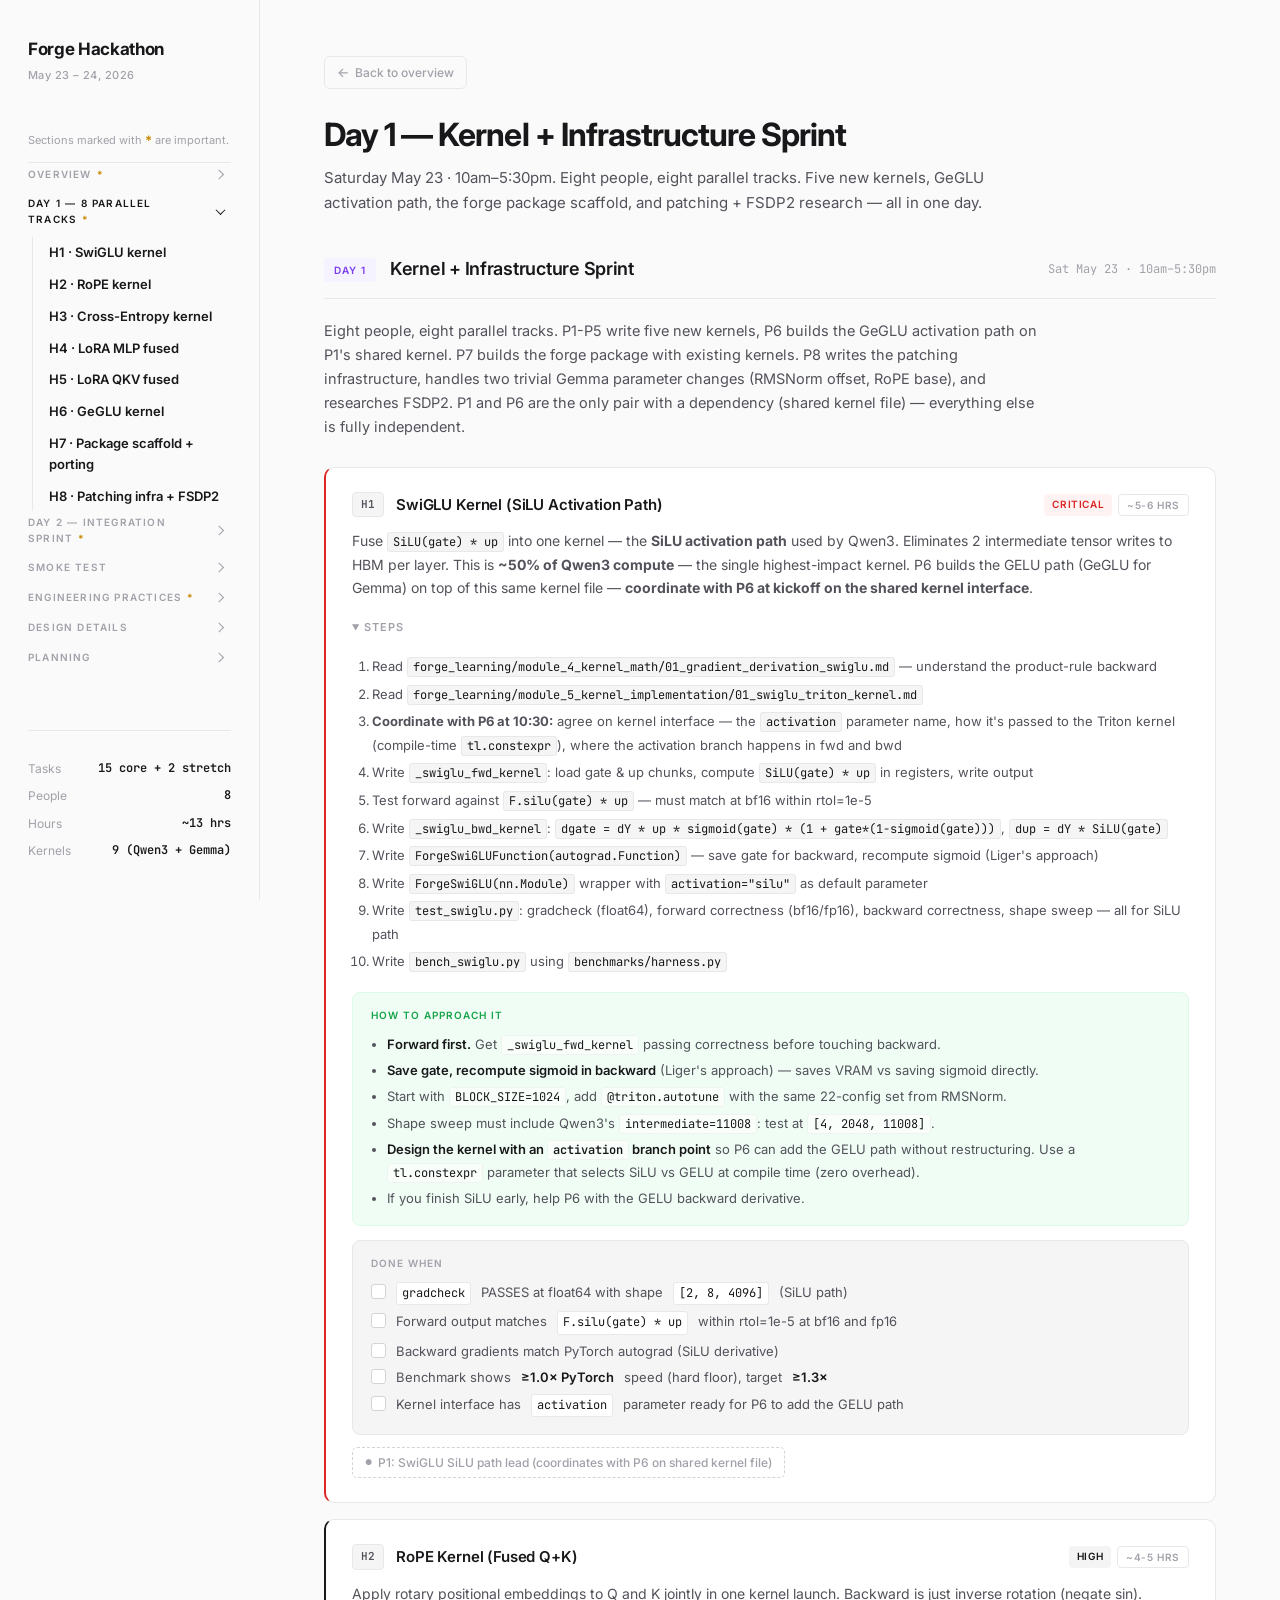
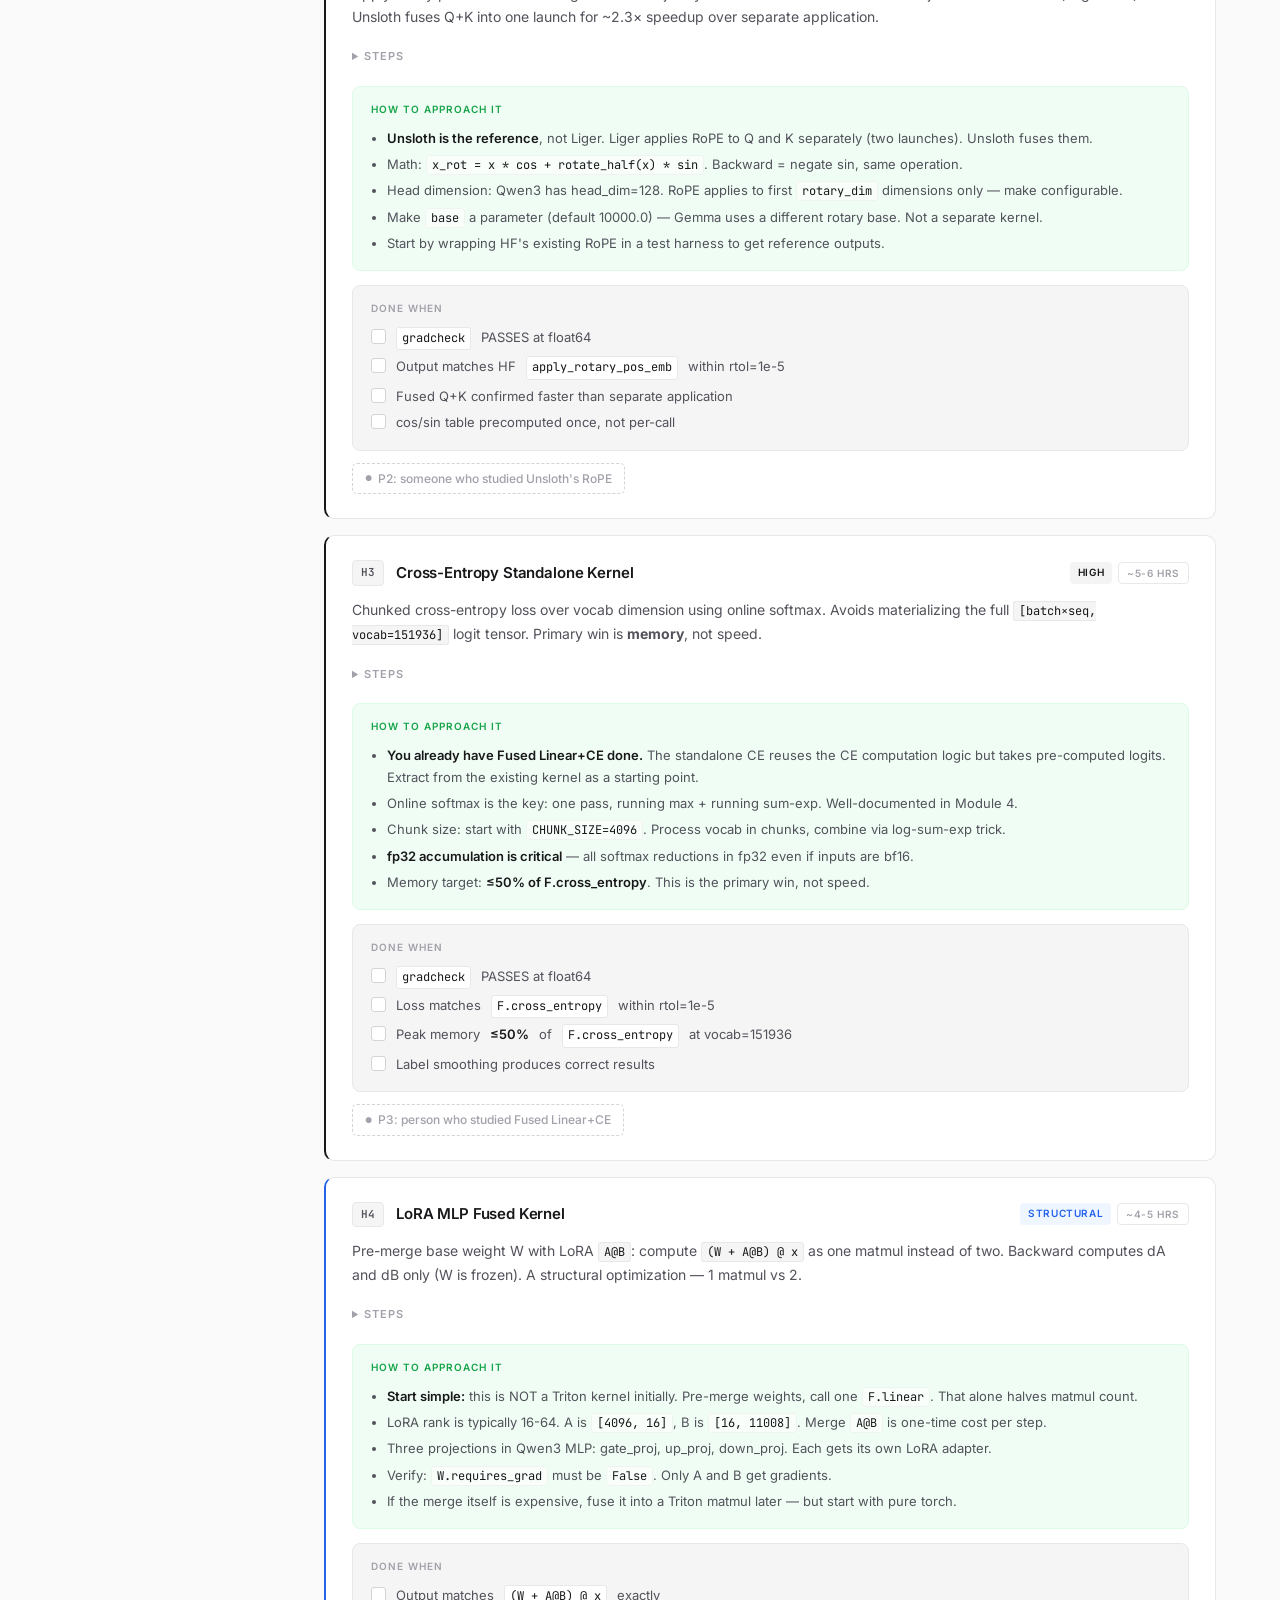
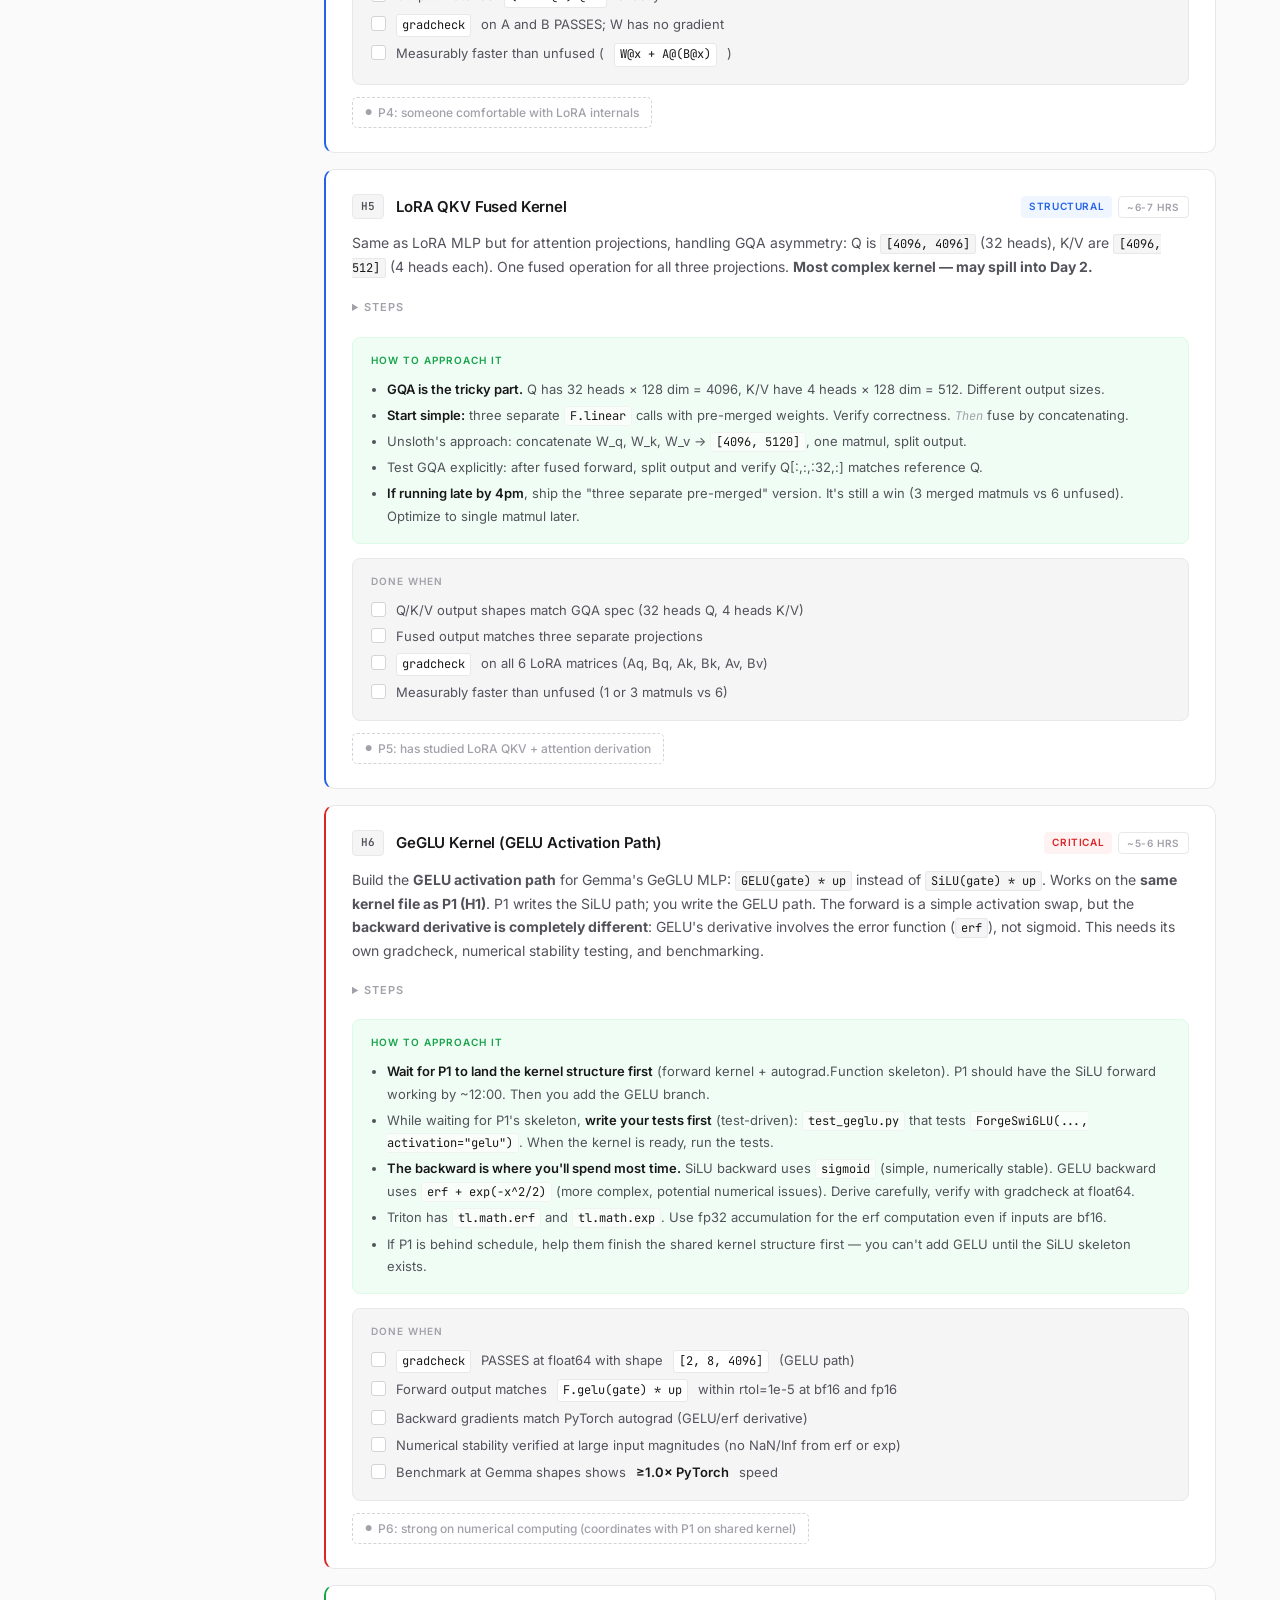
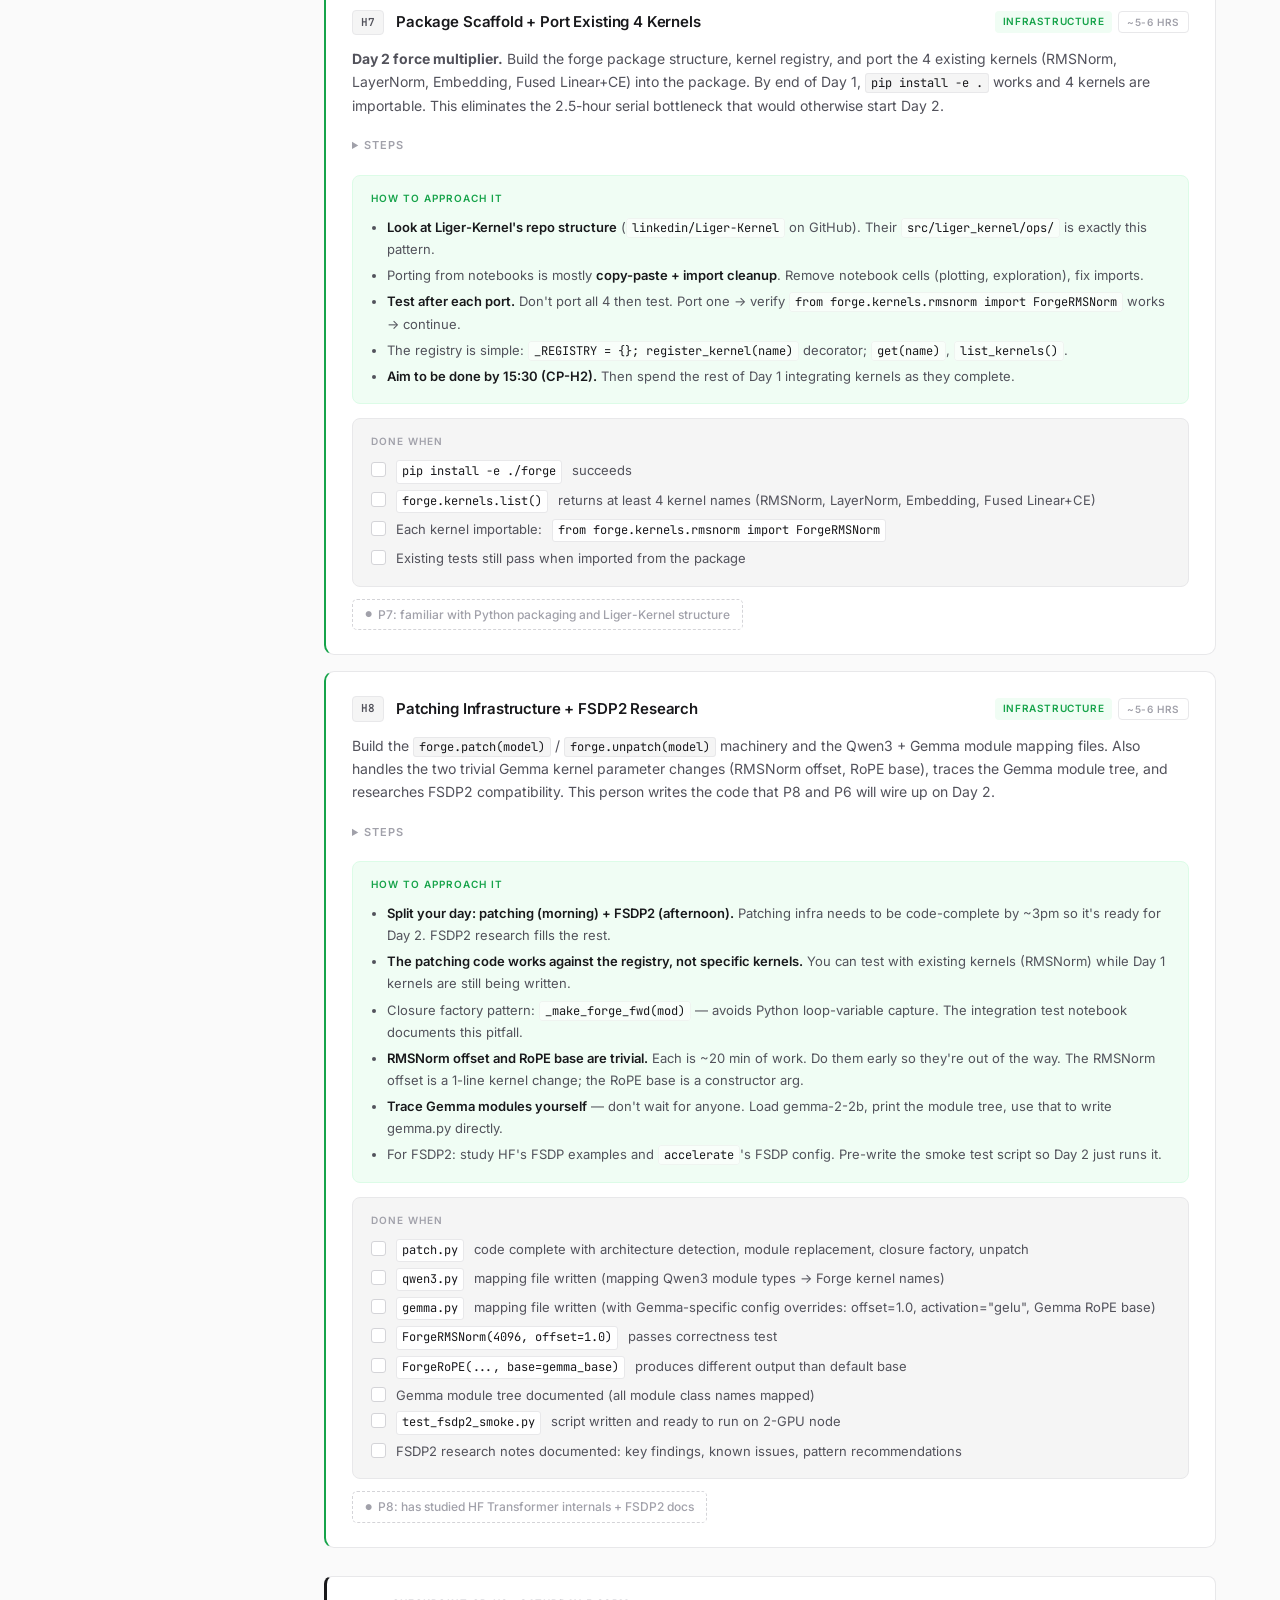
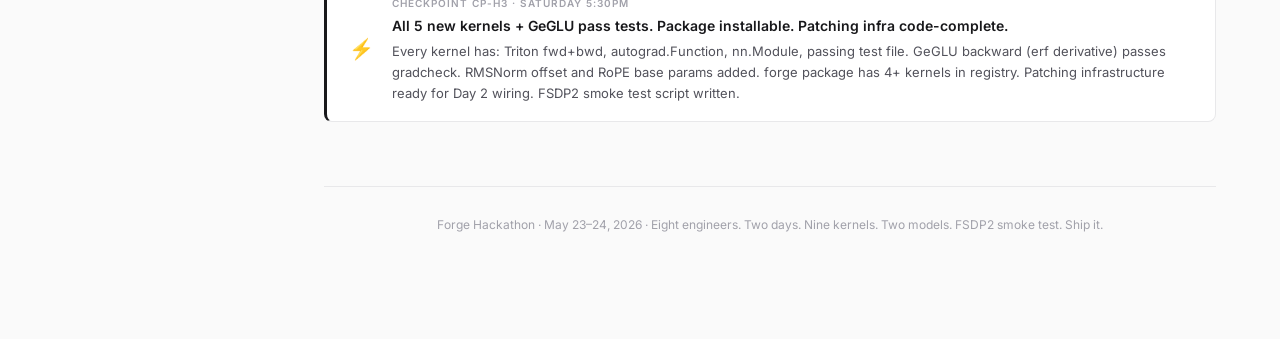
==== day1.html @ e3cdd147 "Initial: Forge Hackathon plan site (8 pages, collapsible sidebar)" ====
<!DOCTYPE html>
<html lang="en">
<head>
<meta charset="UTF-8">
<meta name="viewport" content="width=device-width, initial-scale=1.0">
<title>Forge Hackathon &mdash; Day 1 &middot; May 23, 2026</title>
<link rel="preconnect" href="https://fonts.googleapis.com">
<link rel="preconnect" href="https://fonts.gstatic.com" crossorigin>
<link href="https://fonts.googleapis.com/css2?family=Inter:wght@400;500;600;700;800;900&family=JetBrains+Mono:wght@400;500;600&display=swap" rel="stylesheet">
<link rel="stylesheet" href="styles.css">
</head>
<body>
<div class="layout">

<!-- ===== SIDEBAR ===== -->
<aside class="sidebar">
  <a class="sidebar-brand-link" href="index.html">
    <div class="sidebar-brand"><span class="fire">Forge</span> Hackathon</div>
    <div class="sidebar-date">May 23 &ndash; 24, 2026</div>
  </a>
  <div class="sidebar-note">Sections marked with <span class="important-marker">*</span> are important.</div>


  <details class="sidebar-group" data-page="index.html">
  <summary class="sidebar-section"><a href="index.html" class="sidebar-group-title important" onclick="event.stopPropagation()">Overview</a><span class="sidebar-group-arrow" aria-hidden="true"></span></summary>
  <nav>
    <a href="index.html#target">Target &amp; Demo</a>
    <a href="index.html#schedule">Schedule</a>
    <a href="index.html#assignments">Team Assignments</a>
    <a href="index.html#prep">Pre-Hackathon Checklist</a>
  </nav>
  </details>

  <details class="sidebar-group" data-page="day1.html">
  <summary class="sidebar-section"><a href="day1.html" class="sidebar-group-title important" onclick="event.stopPropagation()">Day 1 &mdash; 8 Parallel Tracks</a><span class="sidebar-group-arrow" aria-hidden="true"></span></summary>
  <nav>
    <a href="day1.html#d1-t1">H1 &middot; SwiGLU kernel</a>
    <a href="day1.html#d1-t2">H2 &middot; RoPE kernel</a>
    <a href="day1.html#d1-t3">H3 &middot; Cross-Entropy kernel</a>
    <a href="day1.html#d1-t4">H4 &middot; LoRA MLP fused</a>
    <a href="day1.html#d1-t5">H5 &middot; LoRA QKV fused</a>
    <a href="day1.html#d1-t6">H6 &middot; GeGLU kernel</a>
    <a href="day1.html#d1-t7">H7 &middot; Package scaffold + porting</a>
    <a href="day1.html#d1-t8">H8 &middot; Patching infra + FSDP2</a>
  </nav>
  </details>

  <details class="sidebar-group" data-page="day2.html">
  <summary class="sidebar-section"><a href="day2.html" class="sidebar-group-title important" onclick="event.stopPropagation()">Day 2 &mdash; Integration Sprint</a><span class="sidebar-group-arrow" aria-hidden="true"></span></summary>
  <nav>
    <a href="day2.html#d2-t1">H9 &middot; Port Day 1 kernels</a>
    <a href="day2.html#d2-t2">H10 &middot; forge.patch (Qwen3)</a>
    <a href="day2.html#d2-t3">H11 &middot; forge.patch (Gemma)</a>
    <a href="day2.html#d2-t4">H12 &middot; Training pipeline</a>
    <a href="day2.html#d2-t5">H13 &middot; Test suite + integration</a>
    <a href="day2.html#d2-t6">H14 &middot; Benchmarks + docs</a>
    <a href="day2.html#d2-t7">H15 &middot; FSDP2 smoke test</a>
  </nav>
  </details>

  <details class="sidebar-group" data-page="smoketest.html">
  <summary class="sidebar-section"><a href="smoketest.html" class="sidebar-group-title" onclick="event.stopPropagation()">Smoke Test</a><span class="sidebar-group-arrow" aria-hidden="true"></span></summary>
  <nav>
    <a href="smoketest.html#smoketest">FSDP2 Smoke Test (H15)</a>
  </nav>
  </details>

  <details class="sidebar-group" data-page="practices.html">
  <summary class="sidebar-section"><a href="practices.html" class="sidebar-group-title important" onclick="event.stopPropagation()">Engineering Practices</a><span class="sidebar-group-arrow" aria-hidden="true"></span></summary>
  <nav>
    <a href="practices.html#good-practices">Good Practices (Build Workflow)</a>
    <a href="practices.html#ai-tips">Tips for Using AI</a>
  </nav>
  </details>

  <details class="sidebar-group" data-page="details.html">
  <summary class="sidebar-section"><a href="details.html" class="sidebar-group-title" onclick="event.stopPropagation()">Design Details</a><span class="sidebar-group-arrow" aria-hidden="true"></span></summary>
  <nav>
    <a href="details.html#scope">Scope Priority Ladder</a>
    <a href="details.html#repo">Repo + Package Layout</a>
    <a href="details.html#patching-design">Patching Architecture</a>
    <a href="details.html#qwen3-map">Qwen3 Patch Mapping</a>
    <a href="details.html#gemma-map">Gemma Patch Mapping</a>
    <a href="details.html#training">Training Loop (Custom)</a>
    <a href="details.html#integration">Integration Tests</a>
    <a href="details.html#decisions">Decision Log (12)</a>
  </nav>
  </details>

  <details class="sidebar-group" data-page="planning.html">
  <summary class="sidebar-section"><a href="planning.html" class="sidebar-group-title" onclick="event.stopPropagation()">Planning</a><span class="sidebar-group-arrow" aria-hidden="true"></span></summary>
  <nav>
    <a href="planning.html#deps">Dependencies</a>
    <a href="planning.html#risks">Risks &amp; Contingency</a>
    <a href="planning.html#stretch">Stretch Goals</a>
  </nav>
  </details>

  <div class="sidebar-stats">
    <div class="stat-row">
      <span class="stat-label">Tasks</span>
      <span class="stat-value">15 core + 2 stretch</span>
    </div>
    <div class="stat-row">
      <span class="stat-label">People</span>
      <span class="stat-value">8</span>
    </div>
    <div class="stat-row">
      <span class="stat-label">Hours</span>
      <span class="stat-value">~13 hrs</span>
    </div>
    <div class="stat-row">
      <span class="stat-label">Kernels</span>
      <span class="stat-value">9 (Qwen3 + Gemma)</span>
    </div>
  </div>
</aside>

<!-- ===== MAIN ===== -->
<main>

<a class="back-link" href="index.html"><span class="arrow">&larr;</span> Back to overview</a>

<div class="page-header">
  <h1>Day 1 &mdash; Kernel + Infrastructure Sprint</h1>
  <p>Saturday May 23 &middot; 10am&ndash;5:30pm. Eight people, eight parallel tracks. Five new kernels, GeGLU activation path, the forge package scaffold, and patching + FSDP2 research &mdash; all in one day.</p>
</div>

<!-- ===== DAY 1: KERNEL + INFRA SPRINT ===== -->
<section id="day1">
  <div class="day-header">
    <span class="day-badge day1">Day 1</span>
    <h3>Kernel + Infrastructure Sprint</h3>
    <span class="day-time">Sat May 23 &middot; 10am&ndash;5:30pm</span>
  </div>

  <p class="section-desc">
    Eight people, eight parallel tracks. P1-P5 write five new kernels, P6 builds the GeGLU activation path
    on P1's shared kernel. P7 builds the forge package with existing kernels.
    P8 writes the patching infrastructure, handles two trivial Gemma parameter changes (RMSNorm offset, RoPE base), and researches FSDP2.
    P1 and P6 are the only pair with a dependency (shared kernel file) &mdash; everything else is fully independent.
  </p>

  <div class="task-grid">

    <!-- H1: SwiGLU -->
    <div class="task-card critical" id="d1-t1">
      <div class="task-header">
        <span class="task-id">H1</span>
        <span class="task-title">SwiGLU Kernel (SiLU Activation Path)</span>
        <div class="task-tags">
          <span class="tag critical">Critical</span>
          <span class="tag time">~5-6 hrs</span>
        </div>
      </div>
      <p class="task-desc">
        Fuse <code>SiLU(gate) * up</code> into one kernel &mdash; the <strong>SiLU activation path</strong> used by Qwen3. Eliminates 2 intermediate tensor writes to HBM per layer.
        This is <strong>~50% of Qwen3 compute</strong> &mdash; the single highest-impact kernel.
        P6 builds the GELU path (GeGLU for Gemma) on top of this same kernel file &mdash; <strong>coordinate with P6 at kickoff on the shared kernel interface</strong>.
      </p>

      <details class="task-steps" open>
        <summary>Steps</summary>
        <ol>
          <li>Read <code>forge_learning/module_4_kernel_math/01_gradient_derivation_swiglu.md</code> &mdash; understand the product-rule backward</li>
          <li>Read <code>forge_learning/module_5_kernel_implementation/01_swiglu_triton_kernel.md</code></li>
          <li><strong>Coordinate with P6 at 10:30:</strong> agree on kernel interface &mdash; the <code>activation</code> parameter name, how it's passed to the Triton kernel (compile-time <code>tl.constexpr</code>), where the activation branch happens in fwd and bwd</li>
          <li>Write <code>_swiglu_fwd_kernel</code>: load gate &amp; up chunks, compute <code>SiLU(gate) * up</code> in registers, write output</li>
          <li>Test forward against <code>F.silu(gate) * up</code> &mdash; must match at bf16 within rtol=1e-5</li>
          <li>Write <code>_swiglu_bwd_kernel</code>: <code>dgate = dY * up * sigmoid(gate) * (1 + gate*(1-sigmoid(gate)))</code>, <code>dup = dY * SiLU(gate)</code></li>
          <li>Write <code>ForgeSwiGLUFunction(autograd.Function)</code> &mdash; save gate for backward, recompute sigmoid (Liger's approach)</li>
          <li>Write <code>ForgeSwiGLU(nn.Module)</code> wrapper with <code>activation="silu"</code> as default parameter</li>
          <li>Write <code>test_swiglu.py</code>: gradcheck (float64), forward correctness (bf16/fp16), backward correctness, shape sweep &mdash; all for SiLU path</li>
          <li>Write <code>bench_swiglu.py</code> using <code>benchmarks/harness.py</code></li>
        </ol>
      </details>

      <div class="approach-box">
        <div class="approach-label">How to approach it</div>
        <ul>
          <li><strong>Forward first.</strong> Get <code>_swiglu_fwd_kernel</code> passing correctness before touching backward.</li>
          <li><strong>Save gate, recompute sigmoid in backward</strong> (Liger's approach) &mdash; saves VRAM vs saving sigmoid directly.</li>
          <li>Start with <code>BLOCK_SIZE=1024</code>, add <code>@triton.autotune</code> with the same 22-config set from RMSNorm.</li>
          <li>Shape sweep must include Qwen3's <code>intermediate=11008</code>: test at <code>[4, 2048, 11008]</code>.</li>
          <li><strong>Design the kernel with an <code>activation</code> branch point</strong> so P6 can add the GELU path without restructuring. Use a <code>tl.constexpr</code> parameter that selects SiLU vs GELU at compile time (zero overhead).</li>
          <li>If you finish SiLU early, help P6 with the GELU backward derivative.</li>
        </ul>
      </div>

      <div class="exit-criteria">
        <div class="ec-label">Done When</div>
        <ul>
          <li><code>gradcheck</code> PASSES at float64 with shape <code>[2, 8, 4096]</code> (SiLU path)</li>
          <li>Forward output matches <code>F.silu(gate) * up</code> within rtol=1e-5 at bf16 and fp16</li>
          <li>Backward gradients match PyTorch autograd (SiLU derivative)</li>
          <li>Benchmark shows <strong>&ge;1.0&times; PyTorch</strong> speed (hard floor), target <strong>&ge;1.3&times;</strong></li>
          <li>Kernel interface has <code>activation</code> parameter ready for P6 to add the GELU path</li>
        </ul>
      </div>

      <div class="assign-slot"><span class="person-icon">&#9679;</span> P1: SwiGLU SiLU path lead (coordinates with P6 on shared kernel file)</div>
    </div>

    <!-- H2: RoPE -->
    <div class="task-card high" id="d1-t2">
      <div class="task-header">
        <span class="task-id">H2</span>
        <span class="task-title">RoPE Kernel (Fused Q+K)</span>
        <div class="task-tags">
          <span class="tag high">High</span>
          <span class="tag time">~4-5 hrs</span>
        </div>
      </div>
      <p class="task-desc">
        Apply rotary positional embeddings to Q and K jointly in one kernel launch. Backward is just inverse rotation (negate sin).
        Unsloth fuses Q+K into one launch for ~2.3&times; speedup over separate application.
      </p>

      <details class="task-steps">
        <summary>Steps</summary>
        <ol>
          <li>Read <code>forge_learning/module_4_kernel_math/02_gradient_derivation_rope.md</code></li>
          <li>Read <code>forge_learning/module_5_kernel_implementation/02_rope_triton_kernel.md</code></li>
          <li>Write <code>_rope_fwd_kernel</code> with 2D grid <code>(num_rows, 2)</code> &mdash; program 0 handles Q, program 1 handles K</li>
          <li>Pre-compute cos/sin frequency tables: <code>freqs = 1.0 / (base ** (arange(0, dim, 2) / dim))</code></li>
          <li>Write <code>ForgeRoPEFunction</code> &mdash; backward calls forward with negated sin</li>
          <li>Write <code>ForgeRoPE(nn.Module)</code> with configurable <code>base</code> parameter</li>
          <li>Write <code>test_rope.py</code>: gradcheck, correctness vs HF <code>apply_rotary_pos_emb</code></li>
          <li>Write <code>bench_rope.py</code></li>
        </ol>
      </details>

      <div class="approach-box">
        <div class="approach-label">How to approach it</div>
        <ul>
          <li><strong>Unsloth is the reference</strong>, not Liger. Liger applies RoPE to Q and K separately (two launches). Unsloth fuses them.</li>
          <li>Math: <code>x_rot = x * cos + rotate_half(x) * sin</code>. Backward = negate sin, same operation.</li>
          <li>Head dimension: Qwen3 has head_dim=128. RoPE applies to first <code>rotary_dim</code> dimensions only &mdash; make configurable.</li>
          <li>Make <code>base</code> a parameter (default 10000.0) &mdash; Gemma uses a different rotary base. Not a separate kernel.</li>
          <li>Start by wrapping HF's existing RoPE in a test harness to get reference outputs.</li>
        </ul>
      </div>

      <div class="exit-criteria">
        <div class="ec-label">Done When</div>
        <ul>
          <li><code>gradcheck</code> PASSES at float64</li>
          <li>Output matches HF <code>apply_rotary_pos_emb</code> within rtol=1e-5</li>
          <li>Fused Q+K confirmed faster than separate application</li>
          <li>cos/sin table precomputed once, not per-call</li>
        </ul>
      </div>

      <div class="assign-slot"><span class="person-icon">&#9679;</span> P2: someone who studied Unsloth's RoPE</div>
    </div>

    <!-- H3: Cross-Entropy -->
    <div class="task-card high" id="d1-t3">
      <div class="task-header">
        <span class="task-id">H3</span>
        <span class="task-title">Cross-Entropy Standalone Kernel</span>
        <div class="task-tags">
          <span class="tag high">High</span>
          <span class="tag time">~5-6 hrs</span>
        </div>
      </div>
      <p class="task-desc">
        Chunked cross-entropy loss over vocab dimension using online softmax. Avoids materializing the full
        <code>[batch&times;seq, vocab=151936]</code> logit tensor. Primary win is <strong>memory</strong>, not speed.
      </p>

      <details class="task-steps">
        <summary>Steps</summary>
        <ol>
          <li>Read <code>forge_learning/module_4_kernel_math/03_online_softmax_algorithm.md</code></li>
          <li>Read <code>forge_learning/module_4_kernel_math/04_fused_cross_entropy_math.md</code></li>
          <li>Study <code>chapter_fused_linear_ce.md</code> &mdash; extract the CE-only computation logic</li>
          <li>Write <code>_ce_fwd_kernel</code>: process vocab in chunks, accumulate running max + sum-exp, compute loss</li>
          <li>Write <code>_ce_bwd_kernel</code>: <code>dlogits = softmax(logits) - one_hot(target)</code></li>
          <li>Write <code>ForgeCrossEntropyFunction</code> and <code>ForgeCrossEntropy</code> module</li>
          <li>Add <code>label_smoothing</code> parameter</li>
          <li>Write <code>test_ce.py</code>: gradcheck, correctness vs <code>F.cross_entropy</code></li>
          <li>Write <code>bench_ce.py</code> &mdash; measure both speed AND memory</li>
        </ol>
      </details>

      <div class="approach-box">
        <div class="approach-label">How to approach it</div>
        <ul>
          <li><strong>You already have Fused Linear+CE done.</strong> The standalone CE reuses the CE computation logic but takes pre-computed logits. Extract from the existing kernel as a starting point.</li>
          <li>Online softmax is the key: one pass, running max + running sum-exp. Well-documented in Module 4.</li>
          <li>Chunk size: start with <code>CHUNK_SIZE=4096</code>. Process vocab in chunks, combine via log-sum-exp trick.</li>
          <li><strong>fp32 accumulation is critical</strong> &mdash; all softmax reductions in fp32 even if inputs are bf16.</li>
          <li>Memory target: <strong>&le;50% of F.cross_entropy</strong>. This is the primary win, not speed.</li>
        </ul>
      </div>

      <div class="exit-criteria">
        <div class="ec-label">Done When</div>
        <ul>
          <li><code>gradcheck</code> PASSES at float64</li>
          <li>Loss matches <code>F.cross_entropy</code> within rtol=1e-5</li>
          <li>Peak memory <strong>&le;50%</strong> of <code>F.cross_entropy</code> at vocab=151936</li>
          <li>Label smoothing produces correct results</li>
        </ul>
      </div>

      <div class="assign-slot"><span class="person-icon">&#9679;</span> P3: person who studied Fused Linear+CE</div>
    </div>

    <!-- H4: LoRA MLP -->
    <div class="task-card structural" id="d1-t4">
      <div class="task-header">
        <span class="task-id">H4</span>
        <span class="task-title">LoRA MLP Fused Kernel</span>
        <div class="task-tags">
          <span class="tag structural">Structural</span>
          <span class="tag time">~4-5 hrs</span>
        </div>
      </div>
      <p class="task-desc">
        Pre-merge base weight W with LoRA <code>A@B</code>: compute <code>(W + A@B) @ x</code> as one matmul instead of two.
        Backward computes dA and dB only (W is frozen). A structural optimization &mdash; 1 matmul vs 2.
      </p>

      <details class="task-steps">
        <summary>Steps</summary>
        <ol>
          <li>Read <code>forge_learning/module_4_kernel_math/05_lora_matmul_optimization.md</code></li>
          <li>Read <code>forge_learning/module_5_kernel_implementation/04_lora_fused_kernels.md</code></li>
          <li>Write weight-merging: <code>W_merged = W + A @ B</code> where A is <code>[hidden, rank]</code>, B is <code>[rank, intermediate]</code></li>
          <li>Write <code>ForgeLoRAMLPFunction(autograd.Function)</code>: forward uses <code>F.linear(x, W_merged)</code>; backward computes dA, dB</li>
          <li>Write <code>ForgeLoRAMLP(nn.Module)</code> wrapper</li>
          <li>Write <code>test_lora_mlp.py</code>: output matches <code>(W + A@B) @ x</code>, gradcheck on A and B, verify W has no gradient</li>
          <li>Write <code>bench_lora_mlp.py</code></li>
        </ol>
      </details>

      <div class="approach-box">
        <div class="approach-label">How to approach it</div>
        <ul>
          <li><strong>Start simple:</strong> this is NOT a Triton kernel initially. Pre-merge weights, call one <code>F.linear</code>. That alone halves matmul count.</li>
          <li>LoRA rank is typically 16-64. A is <code>[4096, 16]</code>, B is <code>[16, 11008]</code>. Merge <code>A@B</code> is one-time cost per step.</li>
          <li>Three projections in Qwen3 MLP: gate_proj, up_proj, down_proj. Each gets its own LoRA adapter.</li>
          <li>Verify: <code>W.requires_grad</code> must be <code>False</code>. Only A and B get gradients.</li>
          <li>If the merge itself is expensive, fuse it into a Triton matmul later &mdash; but start with pure torch.</li>
        </ul>
      </div>

      <div class="exit-criteria">
        <div class="ec-label">Done When</div>
        <ul>
          <li>Output matches <code>(W + A@B) @ x</code> exactly</li>
          <li><code>gradcheck</code> on A and B PASSES; W has no gradient</li>
          <li>Measurably faster than unfused (<code>W@x + A@(B@x)</code>)</li>
        </ul>
      </div>

      <div class="assign-slot"><span class="person-icon">&#9679;</span> P4: someone comfortable with LoRA internals</div>
    </div>

    <!-- H5: LoRA QKV -->
    <div class="task-card structural" id="d1-t5">
      <div class="task-header">
        <span class="task-id">H5</span>
        <span class="task-title">LoRA QKV Fused Kernel</span>
        <div class="task-tags">
          <span class="tag structural">Structural</span>
          <span class="tag time">~6-7 hrs</span>
        </div>
      </div>
      <p class="task-desc">
        Same as LoRA MLP but for attention projections, handling GQA asymmetry: Q is <code>[4096, 4096]</code> (32 heads),
        K/V are <code>[4096, 512]</code> (4 heads each). One fused operation for all three projections.
        <strong>Most complex kernel &mdash; may spill into Day 2.</strong>
      </p>

      <details class="task-steps">
        <summary>Steps</summary>
        <ol>
          <li>Read <code>forge_learning/module_5_kernel_implementation/04_lora_fused_kernels.md</code> &mdash; QKV section</li>
          <li>Concatenate W_q, W_k, W_v &rarr; one matrix <code>[4096, 5120]</code> (4096+512+512)</li>
          <li>Merge LoRA: <code>W_merged = concat(W_q + Aq@Bq, W_k + Ak@Bk, W_v + Av@Bv)</code></li>
          <li>Forward: one matmul <code>F.linear(x, W_merged)</code>, split output into Q, K, V</li>
          <li>Write <code>ForgeLoRAQKVFunction</code> &mdash; backward computes dA, dB for each of Q, K, V adapters</li>
          <li>Write tests: verify Q shape <code>[batch, seq, 32, 128]</code>, K/V shape <code>[batch, seq, 4, 128]</code></li>
          <li>Verify gradients flow to correct LoRA adapters (not cross-contaminated)</li>
        </ol>
      </details>

      <div class="approach-box">
        <div class="approach-label">How to approach it</div>
        <ul>
          <li><strong>GQA is the tricky part.</strong> Q has 32 heads &times; 128 dim = 4096, K/V have 4 heads &times; 128 dim = 512. Different output sizes.</li>
          <li><strong>Start simple:</strong> three separate <code>F.linear</code> calls with pre-merged weights. Verify correctness. <em>Then</em> fuse by concatenating.</li>
          <li>Unsloth's approach: concatenate W_q, W_k, W_v &rarr; <code>[4096, 5120]</code>, one matmul, split output.</li>
          <li>Test GQA explicitly: after fused forward, split output and verify Q[:,:,:32,:] matches reference Q.</li>
          <li><strong>If running late by 4pm</strong>, ship the "three separate pre-merged" version. It's still a win (3 merged matmuls vs 6 unfused). Optimize to single matmul later.</li>
        </ul>
      </div>

      <div class="exit-criteria">
        <div class="ec-label">Done When</div>
        <ul>
          <li>Q/K/V output shapes match GQA spec (32 heads Q, 4 heads K/V)</li>
          <li>Fused output matches three separate projections</li>
          <li><code>gradcheck</code> on all 6 LoRA matrices (Aq, Bq, Ak, Bk, Av, Bv)</li>
          <li>Measurably faster than unfused (1 or 3 matmuls vs 6)</li>
        </ul>
      </div>

      <div class="assign-slot"><span class="person-icon">&#9679;</span> P5: has studied LoRA QKV + attention derivation</div>
    </div>

    <!-- H6: GeGLU Kernel -->
    <div class="task-card critical" id="d1-t6">
      <div class="task-header">
        <span class="task-id">H6</span>
        <span class="task-title">GeGLU Kernel (GELU Activation Path)</span>
        <div class="task-tags">
          <span class="tag critical">Critical</span>
          <span class="tag time">~5-6 hrs</span>
        </div>
      </div>
      <p class="task-desc">
        Build the <strong>GELU activation path</strong> for Gemma's GeGLU MLP: <code>GELU(gate) * up</code> instead of <code>SiLU(gate) * up</code>.
        Works on the <strong>same kernel file as P1 (H1)</strong>. P1 writes the SiLU path; you write the GELU path.
        The forward is a simple activation swap, but the <strong>backward derivative is completely different</strong>:
        GELU's derivative involves the error function (<code>erf</code>), not sigmoid.
        This needs its own gradcheck, numerical stability testing, and benchmarking.
      </p>

      <details class="task-steps">
        <summary>Steps</summary>
        <ol>
          <li>Read <code>forge_learning/module_4_kernel_math/01_gradient_derivation_swiglu.md</code> &mdash; understand the product-rule backward structure (same for both activations)</li>
          <li><strong>Coordinate with P1 at 10:30:</strong> agree on kernel interface &mdash; the <code>activation</code> parameter, how it branches in the Triton kernel (<code>tl.constexpr</code>), shared <code>autograd.Function</code> structure</li>
          <li>Write the GELU forward path in the shared Triton kernel: <code>GELU(gate) * up</code> when <code>activation == "gelu"</code></li>
          <li>Write the GELU backward path &mdash; this is the hard part. The derivative of GELU is: <code>d_gelu = 0.5 * (1 + erf(x/sqrt(2))) + x * exp(-x^2/2) / sqrt(2*pi)</code>. So: <code>dgate = dY * up * d_gelu(gate)</code>, <code>dup = dY * GELU(gate)</code></li>
          <li>Write <code>test_geglu.py</code>: gradcheck at float64 (critical &mdash; erf derivative is tricky), forward correctness vs <code>F.gelu(gate) * up</code> at bf16/fp16, backward correctness</li>
          <li>Test numerical stability: GELU's <code>erf</code> and <code>exp(-x^2/2)</code> can behave differently at extreme values vs SiLU's sigmoid. Test at large input magnitudes.</li>
          <li>Write <code>bench_geglu.py</code>: benchmark at Gemma shapes (hidden=2048, intermediate=16384)</li>
          <li>Verify: <code>ForgeSwiGLU(dim, intermediate, activation="gelu")</code> produces correct output end-to-end</li>
        </ol>
      </details>

      <div class="approach-box">
        <div class="approach-label">How to approach it</div>
        <ul>
          <li><strong>Wait for P1 to land the kernel structure first</strong> (forward kernel + autograd.Function skeleton). P1 should have the SiLU forward working by ~12:00. Then you add the GELU branch.</li>
          <li>While waiting for P1's skeleton, <strong>write your tests first</strong> (test-driven): <code>test_geglu.py</code> that tests <code>ForgeSwiGLU(..., activation="gelu")</code>. When the kernel is ready, run the tests.</li>
          <li><strong>The backward is where you'll spend most time.</strong> SiLU backward uses <code>sigmoid</code> (simple, numerically stable). GELU backward uses <code>erf + exp(-x^2/2)</code> (more complex, potential numerical issues). Derive carefully, verify with gradcheck at float64.</li>
          <li>Triton has <code>tl.math.erf</code> and <code>tl.math.exp</code>. Use fp32 accumulation for the erf computation even if inputs are bf16.</li>
          <li>If P1 is behind schedule, help them finish the shared kernel structure first &mdash; you can't add GELU until the SiLU skeleton exists.</li>
        </ul>
      </div>

      <div class="exit-criteria">
        <div class="ec-label">Done When</div>
        <ul>
          <li><code>gradcheck</code> PASSES at float64 with shape <code>[2, 8, 4096]</code> (GELU path)</li>
          <li>Forward output matches <code>F.gelu(gate) * up</code> within rtol=1e-5 at bf16 and fp16</li>
          <li>Backward gradients match PyTorch autograd (GELU/erf derivative)</li>
          <li>Numerical stability verified at large input magnitudes (no NaN/Inf from erf or exp)</li>
          <li>Benchmark at Gemma shapes shows <strong>&ge;1.0&times; PyTorch</strong> speed</li>
        </ul>
      </div>

      <div class="assign-slot"><span class="person-icon">&#9679;</span> P6: strong on numerical computing (coordinates with P1 on shared kernel)</div>
    </div>

    <!-- H7: Package Scaffold + Port Existing Kernels -->
    <div class="task-card infra" id="d1-t7">
      <div class="task-header">
        <span class="task-id">H7</span>
        <span class="task-title">Package Scaffold + Port Existing 4 Kernels</span>
        <div class="task-tags">
          <span class="tag infra">Infrastructure</span>
          <span class="tag time">~5-6 hrs</span>
        </div>
      </div>
      <p class="task-desc">
        <strong>Day 2 force multiplier.</strong> Build the forge package structure, kernel registry, and port the 4 existing kernels
        (RMSNorm, LayerNorm, Embedding, Fused Linear+CE) into the package. By end of Day 1, <code>pip install -e .</code>
        works and 4 kernels are importable. This eliminates the 2.5-hour serial bottleneck that would otherwise start Day 2.
      </p>

      <details class="task-steps">
        <summary>Steps</summary>
        <ol>
          <li>Create <code>forge/</code> directory with <code>pyproject.toml</code> (setuptools, Python &ge;3.9, depends on torch, triton, transformers)</li>
          <li>Create <code>forge/forge/__init__.py</code>, <code>forge/forge/kernels/__init__.py</code></li>
          <li>Create <code>forge/forge/kernels/registry.py</code>: <code>@register_kernel</code> decorator, <code>get()</code>, <code>list_kernels()</code></li>
          <li>Port: <code>rmsnorm_study.ipynb</code> &rarr; <code>forge/forge/kernels/rmsnorm.py</code> (extract kernel, autograd.Function, Module)</li>
          <li>Port: <code>layernorm/</code> &rarr; <code>forge/forge/kernels/layernorm.py</code></li>
          <li>Port: <code>embedding_kernel/</code> &rarr; <code>forge/forge/kernels/embedding.py</code></li>
          <li>Port: <code>fused_linear_ce_study.ipynb</code> &rarr; <code>forge/forge/kernels/fused_linear_ce.py</code></li>
          <li>Add <code>@register_kernel</code> to each ported kernel</li>
          <li>Verify: <code>pip install -e . && python -c "import forge; print(forge.kernels.list())"</code> &rarr; prints 4 kernel names</li>
          <li>If time permits, start integrating any Day 1 kernels that finish early (H4 LoRA MLP is likely first)</li>
        </ol>
      </details>

      <div class="approach-box">
        <div class="approach-label">How to approach it</div>
        <ul>
          <li><strong>Look at Liger-Kernel's repo structure</strong> (<code>linkedin/Liger-Kernel</code> on GitHub). Their <code>src/liger_kernel/ops/</code> is exactly this pattern.</li>
          <li>Porting from notebooks is mostly <strong>copy-paste + import cleanup</strong>. Remove notebook cells (plotting, exploration), fix imports.</li>
          <li><strong>Test after each port.</strong> Don't port all 4 then test. Port one &rarr; verify <code>from forge.kernels.rmsnorm import ForgeRMSNorm</code> works &rarr; continue.</li>
          <li>The registry is simple: <code>_REGISTRY = {}; register_kernel(name)</code> decorator; <code>get(name)</code>, <code>list_kernels()</code>.</li>
          <li><strong>Aim to be done by 15:30 (CP-H2).</strong> Then spend the rest of Day 1 integrating kernels as they complete.</li>
        </ul>
      </div>

      <div class="exit-criteria">
        <div class="ec-label">Done When</div>
        <ul>
          <li><code>pip install -e ./forge</code> succeeds</li>
          <li><code>forge.kernels.list()</code> returns at least 4 kernel names (RMSNorm, LayerNorm, Embedding, Fused Linear+CE)</li>
          <li>Each kernel importable: <code>from forge.kernels.rmsnorm import ForgeRMSNorm</code></li>
          <li>Existing tests still pass when imported from the package</li>
        </ul>
      </div>

      <div class="assign-slot"><span class="person-icon">&#9679;</span> P7: familiar with Python packaging and Liger-Kernel structure</div>
    </div>

    <!-- H8: Patching Infra + FSDP2 Research -->
    <div class="task-card infra" id="d1-t8">
      <div class="task-header">
        <span class="task-id">H8</span>
        <span class="task-title">Patching Infrastructure + FSDP2 Research</span>
        <div class="task-tags">
          <span class="tag infra">Infrastructure</span>
          <span class="tag time">~5-6 hrs</span>
        </div>
      </div>
      <p class="task-desc">
        Build the <code>forge.patch(model)</code> / <code>forge.unpatch(model)</code> machinery and the Qwen3 + Gemma module
        mapping files. Also handles the two trivial Gemma kernel parameter changes (RMSNorm offset, RoPE base),
        traces the Gemma module tree, and researches FSDP2 compatibility.
        This person writes the code that P8 and P6 will wire up on Day 2.
      </p>

      <details class="task-steps">
        <summary>Steps</summary>
        <ol>
          <li><strong>Study <code>integration_gpt2large/integration_test.ipynb</code></strong> &mdash; understand the monkey-patching pattern and closure factory</li>
          <li>Create <code>forge/forge/patching/patch.py</code>: <code>forge.patch(model, kernels=None)</code>, <code>forge.unpatch(model)</code></li>
          <li>Implement architecture detection: inspect model class name to determine Qwen3 vs Gemma vs unknown</li>
          <li>Create <code>forge/forge/patching/qwen3.py</code> &mdash; map Qwen3 module types to Forge kernels. Trace Qwen2.5-0.5B module tree.</li>
          <li><strong>Gemma module trace:</strong> Load <code>google/gemma-2-2b</code>, run <code>for name, mod in model.named_modules(): print(name, type(mod).__name__)</code>. Document every module class name. This feeds directly into <code>gemma.py</code>.</li>
          <li><strong>RMSNorm offset param (~20 min):</strong> Add <code>offset</code> parameter to ForgeRMSNorm. When <code>offset=1.0</code>, kernel computes <code>(weight + 1.0) * x / rms</code>. Write one test: <code>ForgeRMSNorm(4096, offset=1.0)</code> matches Gemma's behavior.</li>
          <li><strong>RoPE base param (~20 min):</strong> Coordinate with P2 (H2) to ensure ForgeRoPE accepts a <code>base</code> parameter (default 10000.0). Gemma uses a different base. This changes the cos/sin frequency table precomputation, not the Triton kernel. Write one test confirming the different base produces different outputs.</li>
          <li>Create <code>forge/forge/patching/gemma.py</code> &mdash; map Gemma module types to Forge kernels with config overrides: <code>GemmaRMSNorm &rarr; rmsnorm(offset=1.0)</code>, <code>GemmaMLP &rarr; swiglu(activation="gelu")</code>, <code>GemmaRotaryEmbedding &rarr; rope(base=...)</code></li>
          <li>Store originals in <code>model._forge_originals</code> for unpatch. Use closure factory to avoid loop-variable capture bug.</li>
          <li><strong>FSDP2 research (afternoon):</strong> Study PyTorch FSDP2 docs. Key question: does <code>ctx.save_for_backward(weight)</code> work when FSDP2 shards the weight?</li>
          <li>Write <code>test_fsdp2_smoke.py</code> script: minimal model with ForgeRMSNorm + nn.Linear, FSDP-wrapped, fwd+bwd on 2 GPUs, compare gradients to single-GPU</li>
          <li>Document FSDP2 findings: known issues, pattern requirements, Phase 3 recommendations</li>
        </ol>
      </details>

      <div class="approach-box">
        <div class="approach-label">How to approach it</div>
        <ul>
          <li><strong>Split your day: patching (morning) + FSDP2 (afternoon).</strong> Patching infra needs to be code-complete by ~3pm so it's ready for Day 2. FSDP2 research fills the rest.</li>
          <li><strong>The patching code works against the registry, not specific kernels.</strong> You can test with existing kernels (RMSNorm) while Day 1 kernels are still being written.</li>
          <li>Closure factory pattern: <code>_make_forge_fwd(mod)</code> &mdash; avoids Python loop-variable capture. The integration test notebook documents this pitfall.</li>
          <li><strong>RMSNorm offset and RoPE base are trivial.</strong> Each is ~20 min of work. Do them early so they're out of the way. The RMSNorm offset is a 1-line kernel change; the RoPE base is a constructor arg.</li>
          <li><strong>Trace Gemma modules yourself</strong> &mdash; don't wait for anyone. Load gemma-2-2b, print the module tree, use that to write gemma.py directly.</li>
          <li>For FSDP2: study HF's FSDP examples and <code>accelerate</code>'s FSDP config. Pre-write the smoke test script so Day 2 just runs it.</li>
        </ul>
      </div>

      <div class="exit-criteria">
        <div class="ec-label">Done When</div>
        <ul>
          <li><code>patch.py</code> code complete with architecture detection, module replacement, closure factory, unpatch</li>
          <li><code>qwen3.py</code> mapping file written (mapping Qwen3 module types &rarr; Forge kernel names)</li>
          <li><code>gemma.py</code> mapping file written (with Gemma-specific config overrides: offset=1.0, activation="gelu", Gemma RoPE base)</li>
          <li><code>ForgeRMSNorm(4096, offset=1.0)</code> passes correctness test</li>
          <li><code>ForgeRoPE(..., base=gemma_base)</code> produces different output than default base</li>
          <li>Gemma module tree documented (all module class names mapped)</li>
          <li><code>test_fsdp2_smoke.py</code> script written and ready to run on 2-GPU node</li>
          <li>FSDP2 research notes documented: key findings, known issues, pattern recommendations</li>
        </ul>
      </div>

      <div class="assign-slot"><span class="person-icon">&#9679;</span> P8: has studied HF Transformer internals + FSDP2 docs</div>
    </div>

  </div><!-- /task-grid -->

  <div class="checkpoint">
    <span class="cp-icon">&#9889;</span>
    <div class="cp-content">
      <div class="cp-time">Checkpoint CP-H3 &middot; Saturday 5:30pm</div>
      <div class="cp-title">All 5 new kernels + GeGLU pass tests. Package installable. Patching infra code-complete.</div>
      <div class="cp-desc">Every kernel has: Triton fwd+bwd, autograd.Function, nn.Module, passing test file. GeGLU backward (erf derivative) passes gradcheck. RMSNorm offset and RoPE base params added. forge package has 4+ kernels in registry. Patching infrastructure ready for Day 2 wiring. FSDP2 smoke test script written.</div>
    </div>
  </div>
</section>

<footer>
  Forge Hackathon &middot; May 23&ndash;24, 2026 &middot; Eight engineers. Two days. Nine kernels. Two models. FSDP2 smoke test. Ship it.
</footer>

</main>
</div>

<!-- Scroll spy -->
<script>
(function() {
  const path = window.location.pathname.split('/').pop() || 'index.html';
  const current = path === '' ? 'index.html' : path;

  // Auto-expand the sidebar group matching the current page; collapse others
  document.querySelectorAll('.sidebar-group').forEach(g => {
    if (g.dataset.page === current) {
      g.setAttribute('open', '');
      g.classList.add('current-group');
    } else {
      g.removeAttribute('open');
    }
  });
  const links = document.querySelectorAll('.sidebar nav a');
  const sections = [];
  links.forEach(a => {
    const href = a.getAttribute('href') || '';
    const onThisPage = href.startsWith('#') || href.startsWith(current);
    if (onThisPage) {
      a.classList.add('current-page');
      const id = href.split('#')[1];
      if (id) {
        const el = document.getElementById(id);
        if (el) sections.push({ el, link: a });
      }
    }
  });

  function onScroll() {
    let active = null;
    const y = window.scrollY + 120;
    for (let i = sections.length - 1; i >= 0; i--) {
      if (sections[i].el.offsetTop <= y) { active = sections[i]; break; }
    }
    document.querySelectorAll('.sidebar nav a.active').forEach(l => l.classList.remove('active'));
    if (active) active.link.classList.add('active');
  }

  window.addEventListener('scroll', onScroll, { passive: true });
  onScroll();
})();
</script>
</body>
</html>
---- styles.css ----
:root {
  --bg: #FAFAFA;
  --bg-card: #FFFFFF;
  --bg-card-hover: #FCFCFC;
  --bg-surface: #F5F5F5;
  --bg-code: #F7F7F8;
  --text: #18181B;
  --text-secondary: #52525B;
  --text-muted: #A1A1AA;
  --border: #E8E8EA;
  --border-strong: #D4D4D8;
  --accent: #18181B;
  --accent-soft: #F4F4F5;
  --accent-line: #18181B;
  --green: #16A34A;
  --green-soft: #F0FDF4;
  --blue: #2563EB;
  --blue-soft: #EFF6FF;
  --purple: #7C3AED;
  --purple-soft: #F5F3FF;
  --red: #DC2626;
  --red-soft: #FEF2F2;
  --yellow: #CA8A04;
  --yellow-soft: #FEFCE8;
  --cyan: #0891B2;
  --cyan-soft: #ECFEFF;
  --sans: "Inter", -apple-system, BlinkMacSystemFont, "Segoe UI", sans-serif;
  --mono: "JetBrains Mono", "SF Mono", Menlo, Consolas, monospace;
}

* { box-sizing: border-box; margin: 0; padding: 0; }
html { scroll-behavior: smooth; }

body {
  font-family: var(--sans);
  background: var(--bg);
  color: var(--text);
  line-height: 1.6;
  font-size: 14.5px;
  -webkit-font-smoothing: antialiased;
  -moz-osx-font-smoothing: grayscale;
}

/* --- Layout --- */
.layout {
  display: grid;
  grid-template-columns: 260px 1fr;
  min-height: 100vh;
}

/* --- Sidebar --- */
.sidebar {
  position: sticky;
  top: 0;
  height: 100vh;
  background: var(--bg);
  border-right: 1px solid var(--border);
  padding: 36px 28px;
  overflow-y: auto;
  display: flex;
  flex-direction: column;
}

.sidebar-brand-link {
  display: block;
  text-decoration: none;
  margin-bottom: 32px;
  color: inherit;
}

.sidebar-brand {
  font-size: 17px;
  font-weight: 700;
  letter-spacing: -0.02em;
  margin-bottom: 4px;
  color: var(--text);
}

.sidebar-brand .fire { color: var(--text); font-weight: 700; }

.sidebar-date {
  font-size: 11px;
  color: var(--text-muted);
  font-weight: 500;
  letter-spacing: 0.04em;
}

.sidebar-section {
  font-size: 10px;
  text-transform: uppercase;
  letter-spacing: 0.12em;
  color: var(--text-muted);
  font-weight: 600;
  margin: 24px 0 8px 0;
}

.sidebar-section:first-of-type { margin-top: 0; }

.sidebar nav a {
  display: block;
  padding: 5px 10px;
  font-size: 13px;
  color: var(--text-secondary);
  text-decoration: none;
  border-radius: 5px;
  transition: color 0.12s, background 0.12s;
  margin-bottom: 1px;
}

.sidebar nav a:hover {
  background: var(--accent-soft);
  color: var(--text);
}

.sidebar nav a.active {
  background: var(--accent-soft);
  color: var(--text);
  font-weight: 600;
}

.sidebar nav a.current-page {
  color: var(--text);
  font-weight: 600;
}

.sidebar-stats {
  margin-top: auto;
  padding-top: 24px;
  border-top: 1px solid var(--border);
}

.stat-row {
  display: flex;
  justify-content: space-between;
  font-size: 12px;
  padding: 4px 0;
}

.stat-label { color: var(--text-muted); }
.stat-value { color: var(--text); font-weight: 600; font-family: var(--mono); }

/* --- Main --- */
main {
  padding: 56px 64px;
  max-width: 1080px;
}

/* --- Back-to-overview link --- */
.back-link {
  display: inline-flex;
  align-items: center;
  gap: 6px;
  font-size: 12px;
  color: var(--text-muted);
  text-decoration: none;
  margin-bottom: 28px;
  padding: 6px 12px;
  border: 1px solid var(--border);
  border-radius: 6px;
  transition: color 0.12s, border-color 0.12s, background 0.12s;
  font-weight: 500;
}
.back-link:hover {
  color: var(--text);
  border-color: var(--border-strong);
  background: var(--bg-card);
}
.back-link .arrow { font-size: 13px; line-height: 1; }

/* --- Hero --- */
.hero {
  margin-bottom: 56px;
}

.hero h1 {
  font-size: 40px;
  font-weight: 700;
  letter-spacing: -0.035em;
  line-height: 1.1;
  margin-bottom: 16px;
  color: var(--text);
}

.hero h1 .gradient {
  color: var(--text-muted);
  font-weight: 700;
}

.hero-subtitle {
  font-size: 16px;
  color: var(--text-secondary);
  max-width: 720px;
  line-height: 1.7;
}

.hero-subtitle strong {
  color: var(--text);
  font-weight: 600;
}

/* --- Page header (smaller hero for sub-pages) --- */
.page-header {
  margin-bottom: 40px;
}

.page-header h1 {
  font-size: 32px;
  font-weight: 700;
  letter-spacing: -0.03em;
  line-height: 1.15;
  margin-bottom: 12px;
  color: var(--text);
}

.page-header p {
  font-size: 15px;
  color: var(--text-secondary);
  max-width: 720px;
  line-height: 1.65;
}

.page-header p strong { color: var(--text); font-weight: 600; }
.page-header p code {
  font-family: var(--mono);
  font-size: 12.5px;
  background: var(--bg-surface);
  padding: 1px 5px;
  border-radius: 3px;
  color: var(--text);
  border: 1px solid var(--border);
}

/* --- Page navigation cards (homepage) --- */
.page-nav-grid {
  display: grid;
  grid-template-columns: 1fr 1fr;
  gap: 16px;
  margin-bottom: 56px;
}

.page-nav-card {
  display: block;
  background: var(--bg-card);
  border: 1px solid var(--border);
  border-radius: 10px;
  padding: 22px 26px;
  text-decoration: none;
  color: inherit;
  transition: border-color 0.15s, box-shadow 0.15s, transform 0.15s;
}

.page-nav-card:hover {
  border-color: var(--border-strong);
  box-shadow: 0 1px 3px rgba(0,0,0,0.04);
  transform: translateY(-1px);
}

.page-nav-card .pn-label {
  font-size: 10px;
  font-weight: 600;
  text-transform: uppercase;
  letter-spacing: 0.12em;
  color: var(--text-muted);
  margin-bottom: 8px;
}

.page-nav-card .pn-title {
  font-size: 16px;
  font-weight: 700;
  letter-spacing: -0.015em;
  color: var(--text);
  margin-bottom: 6px;
}

.page-nav-card .pn-desc {
  font-size: 13px;
  color: var(--text-secondary);
  line-height: 1.55;
}

.page-nav-card.day1 { border-left: 2px solid var(--purple); }
.page-nav-card.day2 { border-left: 2px solid var(--green); }
.page-nav-card.smoke { border-left: 2px solid var(--text); }
.page-nav-card.planning { border-left: 2px solid var(--blue); }

/* --- Target Box --- */
.target-box {
  background: var(--bg-card);
  border: 1px solid var(--border);
  border-radius: 10px;
  padding: 24px 28px;
  margin: 24px 0;
  position: relative;
  overflow: hidden;
}

.target-box h3 {
  font-size: 11px;
  font-weight: 600;
  text-transform: uppercase;
  letter-spacing: 0.12em;
  color: var(--text-muted);
  margin-bottom: 16px;
}

.target-box pre {
  background: var(--bg-code);
  border: 1px solid var(--border);
  border-radius: 8px;
  padding: 20px 24px;
  font-family: var(--mono);
  font-size: 12.5px;
  line-height: 1.7;
  color: var(--text);
  overflow-x: auto;
}

.target-box pre .comment { color: var(--text-muted); font-style: italic; }
.target-box pre .keyword { color: var(--purple); font-weight: 500; }
.target-box pre .string { color: var(--green); }
.target-box pre .func { color: var(--blue); }
.target-box pre .highlight { color: var(--text); font-weight: 600; background: #FEF3C7; padding: 0 2px; border-radius: 2px; }

/* --- Sections --- */
section {
  margin-bottom: 64px;
}

section > h2 {
  font-size: 24px;
  font-weight: 700;
  letter-spacing: -0.025em;
  margin-bottom: 8px;
  color: var(--text);
}

section > .section-desc {
  font-size: 14.5px;
  color: var(--text-secondary);
  margin-bottom: 28px;
  max-width: 720px;
  line-height: 1.65;
}

/* --- Day Header --- */
.day-header {
  display: flex;
  align-items: center;
  gap: 14px;
  margin: 40px 0 20px 0;
  padding-bottom: 14px;
  border-bottom: 1px solid var(--border);
}

.day-badge {
  font-size: 10px;
  font-weight: 600;
  text-transform: uppercase;
  letter-spacing: 0.1em;
  padding: 4px 10px;
  border-radius: 4px;
  white-space: nowrap;
}

.day-badge.day1 { background: var(--purple-soft); color: var(--purple); }
.day-badge.day2 { background: var(--green-soft); color: var(--green); }

.day-header h3 {
  font-size: 18px;
  font-weight: 600;
  letter-spacing: -0.015em;
  color: var(--text);
}

.day-header .day-time {
  margin-left: auto;
  font-size: 12px;
  color: var(--text-muted);
  font-family: var(--mono);
}

/* --- Task Cards --- */
.task-grid {
  display: grid;
  grid-template-columns: 1fr;
  gap: 16px;
  margin-bottom: 24px;
}

.task-card {
  background: var(--bg-card);
  border: 1px solid var(--border);
  border-radius: 10px;
  padding: 24px 26px;
  transition: border-color 0.15s, box-shadow 0.15s;
  position: relative;
}

.task-card:hover {
  border-color: var(--border-strong);
  box-shadow: 0 1px 3px rgba(0,0,0,0.04);
}

.task-card.critical { border-left: 2px solid var(--red); }
.task-card.high { border-left: 2px solid var(--text); }
.task-card.structural { border-left: 2px solid var(--blue); }
.task-card.infra { border-left: 2px solid var(--green); }
.task-card.stretch { border-left: 2px dashed var(--yellow); opacity: 0.92; }

.task-header {
  display: flex;
  align-items: center;
  gap: 12px;
  margin-bottom: 12px;
  flex-wrap: wrap;
}

.task-id {
  font-family: var(--mono);
  font-size: 11px;
  font-weight: 600;
  color: var(--text-secondary);
  background: var(--bg-surface);
  padding: 3px 8px;
  border-radius: 4px;
  border: 1px solid var(--border);
}

.task-title {
  font-size: 15px;
  font-weight: 600;
  flex: 1;
  color: var(--text);
  letter-spacing: -0.01em;
}

.task-tags {
  display: flex;
  gap: 6px;
  flex-wrap: wrap;
}

.tag {
  font-size: 10px;
  font-weight: 600;
  padding: 2px 8px;
  border-radius: 4px;
  text-transform: uppercase;
  letter-spacing: 0.06em;
}

.tag.critical { background: var(--red-soft); color: var(--red); }
.tag.high { background: var(--accent-soft); color: var(--text); }
.tag.structural { background: var(--blue-soft); color: var(--blue); }
.tag.infra { background: var(--green-soft); color: var(--green); }
.tag.stretch-tag { background: var(--yellow-soft); color: var(--yellow); }
.tag.time { background: transparent; color: var(--text-muted); border: 1px solid var(--border); }

.task-desc {
  font-size: 14px;
  color: var(--text-secondary);
  margin-bottom: 16px;
  line-height: 1.65;
}

.task-steps {
  margin-bottom: 16px;
}

.task-steps summary {
  font-size: 11px;
  font-weight: 600;
  color: var(--text-muted);
  cursor: pointer;
  padding: 4px 0;
  text-transform: uppercase;
  letter-spacing: 0.1em;
}

.task-steps summary:hover { color: var(--text); }

.task-steps ol {
  margin: 12px 0 0 20px;
  font-size: 13px;
  color: var(--text-secondary);
  line-height: 1.8;
}

.task-steps ol li { padding: 2px 0; }
.task-steps ol li code,
.task-desc code,
.hero-subtitle code {
  font-family: var(--mono);
  font-size: 12px;
  background: var(--bg-surface);
  padding: 1px 5px;
  border-radius: 3px;
  color: var(--text);
  border: 1px solid var(--border);
}

.approach-box {
  background: var(--green-soft);
  border: 1px solid #DCFCE7;
  border-radius: 8px;
  padding: 14px 18px;
  margin-bottom: 14px;
}

.approach-box .approach-label {
  font-size: 10px;
  font-weight: 600;
  color: var(--green);
  text-transform: uppercase;
  letter-spacing: 0.1em;
  margin-bottom: 8px;
}

.approach-box ul {
  margin: 0 0 0 16px;
  font-size: 13px;
  color: var(--text-secondary);
  line-height: 1.7;
}

.approach-box ul li { padding: 2px 0; }
.approach-box ul li strong { color: var(--text); font-weight: 600; }
.approach-box ul li code,
.approach-box ul li em {
  font-family: var(--mono);
  font-size: 12px;
  background: rgba(255,255,255,0.6);
  padding: 1px 5px;
  border-radius: 3px;
  color: var(--text);
  font-style: normal;
  border: 1px solid rgba(0,0,0,0.04);
}
.approach-box ul li em { background: transparent; border: none; padding: 0; font-style: italic; color: var(--text-muted); }

.exit-criteria {
  background: var(--bg-surface);
  border: 1px solid var(--border);
  border-radius: 8px;
  padding: 14px 18px;
}

.exit-criteria .ec-label {
  font-size: 10px;
  font-weight: 600;
  color: var(--text-muted);
  text-transform: uppercase;
  letter-spacing: 0.1em;
  margin-bottom: 8px;
}

.exit-criteria ul {
  list-style: none;
  font-size: 13px;
  color: var(--text-secondary);
}

.exit-criteria ul li {
  padding: 3px 0;
  display: flex;
  align-items: baseline;
  gap: 10px;
}

.exit-criteria ul li::before {
  content: "";
  width: 13px;
  height: 13px;
  border: 1.5px solid var(--border-strong);
  border-radius: 3px;
  flex-shrink: 0;
  background: var(--bg-card);
  transform: translateY(2px);
}

.exit-criteria ul li code {
  font-family: var(--mono);
  font-size: 12px;
  background: var(--bg-card);
  padding: 1px 5px;
  border-radius: 3px;
  color: var(--text);
  border: 1px solid var(--border);
}
.exit-criteria ul li strong { color: var(--text); font-weight: 600; }

.assign-slot {
  display: inline-flex;
  align-items: center;
  gap: 6px;
  margin-top: 12px;
  padding: 5px 12px;
  background: transparent;
  border: 1px dashed var(--border-strong);
  border-radius: 5px;
  font-size: 12px;
  color: var(--text-muted);
  font-weight: 500;
}

.assign-slot .person-icon {
  font-size: 8px;
  color: var(--text-muted);
}

/* --- Checkpoint Bars --- */
.checkpoint {
  background: var(--bg-card);
  border: 1px solid var(--border);
  border-left: 3px solid var(--text);
  border-radius: 8px;
  padding: 18px 22px;
  margin: 28px 0;
  display: flex;
  align-items: center;
  gap: 18px;
}

.checkpoint .cp-icon {
  font-size: 20px;
  flex-shrink: 0;
  color: var(--text-muted);
}

.checkpoint .cp-content {
  flex: 1;
}

.checkpoint .cp-time {
  font-size: 10px;
  font-weight: 600;
  color: var(--text-muted);
  text-transform: uppercase;
  letter-spacing: 0.1em;
  margin-bottom: 4px;
}

.checkpoint .cp-title {
  font-size: 14px;
  font-weight: 600;
  color: var(--text);
  margin-bottom: 4px;
}

.checkpoint .cp-desc {
  font-size: 13px;
  color: var(--text-secondary);
  line-height: 1.6;
}

/* --- Schedule Timeline --- */
.schedule {
  display: grid;
  grid-template-columns: 1fr 1fr;
  gap: 20px;
  margin-bottom: 32px;
}

.schedule-day {
  background: var(--bg-card);
  border: 1px solid var(--border);
  border-radius: 10px;
  padding: 24px 26px;
}

.schedule-day h4 {
  font-size: 12px;
  font-weight: 600;
  margin-bottom: 16px;
  text-transform: uppercase;
  letter-spacing: 0.08em;
  padding-bottom: 12px;
  border-bottom: 1px solid var(--border);
}

.schedule-day h4.purple { color: var(--purple); }
.schedule-day h4.green { color: var(--green); }

.time-slot {
  display: flex;
  gap: 14px;
  padding: 9px 0;
  border-bottom: 1px solid var(--border);
  font-size: 13px;
}

.time-slot:last-child { border-bottom: none; }

.time-slot .time {
  font-family: var(--mono);
  font-size: 11.5px;
  color: var(--text-muted);
  width: 50px;
  flex-shrink: 0;
  font-weight: 500;
}

.time-slot .event { color: var(--text-secondary); line-height: 1.55; }
.time-slot .event strong { color: var(--text); font-weight: 600; }
.time-slot .event code {
  font-family: var(--mono);
  font-size: 11.5px;
  background: var(--bg-surface);
  padding: 1px 5px;
  border-radius: 3px;
  color: var(--text);
  border: 1px solid var(--border);
}
.time-slot.checkpoint-slot .event { color: var(--text); font-weight: 500; }
.time-slot.checkpoint-slot .time { color: var(--text); font-weight: 600; }

/* --- Assignment Matrix --- */
.matrix {
  width: 100%;
  border-collapse: collapse;
  font-size: 13px;
  margin-bottom: 32px;
  background: var(--bg-card);
  border: 1px solid var(--border);
  border-radius: 10px;
  overflow: hidden;
}

.matrix th {
  background: var(--bg-surface);
  padding: 11px 16px;
  text-align: left;
  font-weight: 600;
  font-size: 10px;
  text-transform: uppercase;
  letter-spacing: 0.1em;
  color: var(--text-muted);
  border-bottom: 1px solid var(--border);
}

.matrix td {
  padding: 12px 16px;
  border-bottom: 1px solid var(--border);
  color: var(--text-secondary);
  vertical-align: top;
}

.matrix tr:last-child td { border-bottom: none; }
.matrix tr:hover td { background: var(--bg-surface); }

.matrix .person-cell {
  font-weight: 600;
  color: var(--text);
  white-space: nowrap;
  font-family: var(--mono);
  font-size: 12px;
}

.matrix .task-cell { font-weight: 500; color: var(--text); }

/* --- Risk Section --- */
.risk-card {
  background: var(--bg-card);
  border: 1px solid var(--border);
  border-radius: 8px;
  padding: 18px 22px;
  margin-bottom: 10px;
}

.risk-card .risk-header {
  display: flex;
  align-items: center;
  gap: 10px;
  margin-bottom: 8px;
}

.risk-level {
  font-size: 10px;
  font-weight: 600;
  text-transform: uppercase;
  letter-spacing: 0.08em;
  padding: 2px 8px;
  border-radius: 4px;
}

.risk-level.high { background: var(--red-soft); color: var(--red); }
.risk-level.medium { background: var(--yellow-soft); color: var(--yellow); }
.risk-level.low { background: var(--bg-surface); color: var(--text-muted); border: 1px solid var(--border); }

.risk-card .risk-title { font-size: 14px; font-weight: 600; color: var(--text); }
.risk-card .risk-body { font-size: 13px; color: var(--text-secondary); line-height: 1.6; }
.risk-card .risk-mitigation { font-size: 13px; color: var(--green); margin-top: 6px; line-height: 1.6; }
.risk-card .risk-body code,
.risk-card .risk-mitigation code {
  font-family: var(--mono);
  font-size: 12px;
  background: var(--bg-surface);
  padding: 1px 5px;
  border-radius: 3px;
  color: var(--text);
  border: 1px solid var(--border);
}

/* --- Deps Diagram --- */
.dep-box {
  background: var(--bg-card);
  border: 1px solid var(--border);
  border-radius: 10px;
  padding: 28px 32px;
  margin: 20px 0;
  font-family: var(--mono);
  font-size: 12.5px;
  line-height: 1.8;
  color: var(--text-secondary);
  overflow-x: auto;
  white-space: pre;
}

.dep-box .dep-highlight { color: var(--text); font-weight: 600; }
.dep-box .dep-green { color: var(--green); font-weight: 600; }
.dep-box .dep-blue { color: var(--blue); font-weight: 600; }
.dep-box .dep-purple { color: var(--purple); font-weight: 600; }
.dep-box .dep-arrow { color: var(--text-muted); }

/* --- Footer --- */
footer {
  margin-top: 56px;
  padding-top: 28px;
  border-top: 1px solid var(--border);
  font-size: 12px;
  color: var(--text-muted);
  text-align: center;
  padding-bottom: 48px;
}

/* --- Responsive --- */
@media (max-width: 900px) {
  .layout { grid-template-columns: 1fr; }
  .sidebar { display: none; }
  main { padding: 24px 20px; }
  .schedule { grid-template-columns: 1fr; }
  .page-nav-grid { grid-template-columns: 1fr; }
}

/* --- Print --- */
@media print {
  .sidebar { display: none; }
  .layout { grid-template-columns: 1fr; }
  main { padding: 20px; }
  .back-link { display: none; }
  .task-card, .target-box, .schedule-day, .checkpoint { break-inside: avoid; }
}

/* ============================================================
   Collapsible sidebar groups (tree-style nav)
   ============================================================ */
.sidebar-group {
  /* relies on .sidebar-section margins on the inner <summary> */
}

.sidebar-group > summary {
  list-style: none;
  cursor: pointer;
  display: flex;
  justify-content: space-between;
  align-items: center;
  user-select: none;
  /* uppercase + color + margin all come from .sidebar-section class */
}

.sidebar-group > summary::-webkit-details-marker { display: none; }
.sidebar-group > summary::marker { content: ''; }

/* Heading is a clickable link that navigates to the section page */
.sidebar-group-title {
  flex: 1;
  color: inherit;
  text-decoration: none;
  font: inherit;
  letter-spacing: inherit;
  text-transform: inherit;
  padding: 2px 0;
  transition: color 0.12s;
}
.sidebar-group-title:hover {
  color: var(--text);
}

/* Chevron arrow toggles the dropdown (clicking it does NOT navigate) */
.sidebar-group-arrow {
  display: inline-flex;
  align-items: center;
  justify-content: center;
  width: 22px;
  height: 22px;
  margin-left: 6px;
  flex-shrink: 0;
  border-radius: 4px;
  cursor: pointer;
  transition: background 0.12s;
}
.sidebar-group-arrow:hover {
  background: var(--accent-soft);
}
.sidebar-group-arrow::after {
  content: '';
  display: block;
  width: 6px;
  height: 6px;
  border-right: 1.5px solid var(--text-muted);
  border-bottom: 1.5px solid var(--text-muted);
  transform: rotate(-45deg) translate(-1px, -1px);
  transition: transform 0.2s ease, border-color 0.12s;
}
.sidebar-group[open] > summary .sidebar-group-arrow::after {
  transform: rotate(45deg) translate(-1px, -1px);
  border-color: var(--text);
}
.sidebar-group > summary:hover .sidebar-group-arrow::after {
  border-color: var(--text);
}

.sidebar-group > summary:hover {
  color: var(--text);
}
.sidebar-group[open] > summary {
  color: var(--text);
}
.sidebar-group[open] > summary .sidebar-group-title {
  color: var(--text);
}

/* Nav inside collapsible group: slight left indent so the tree reads visually */
.sidebar-group > nav {
  padding-left: 6px;
  border-left: 1px solid var(--border);
  margin-left: 4px;
  margin-top: 4px;
}

/* The group containing the current page gets a subtle highlight on its summary */
.sidebar-group.current-group > summary {
  color: var(--text);
}

/* ============================================================
   Important section markers (asterisk in sidebar)
   ============================================================ */
.sidebar-note {
  font-size: 11px;
  color: var(--text-muted);
  line-height: 1.5;
  padding: 10px 0 12px 0;
  margin-top: 4px;
  border-bottom: 1px solid var(--border);
}
.sidebar-note .important-marker {
  color: var(--yellow);
  font-weight: 700;
  font-size: 13px;
  vertical-align: -1px;
}

/* Asterisk appended to important section titles in the sidebar */
.sidebar-group-title.important::after {
  content: ' *';
  color: var(--yellow);
  font-weight: 700;
  margin-left: 2px;
}
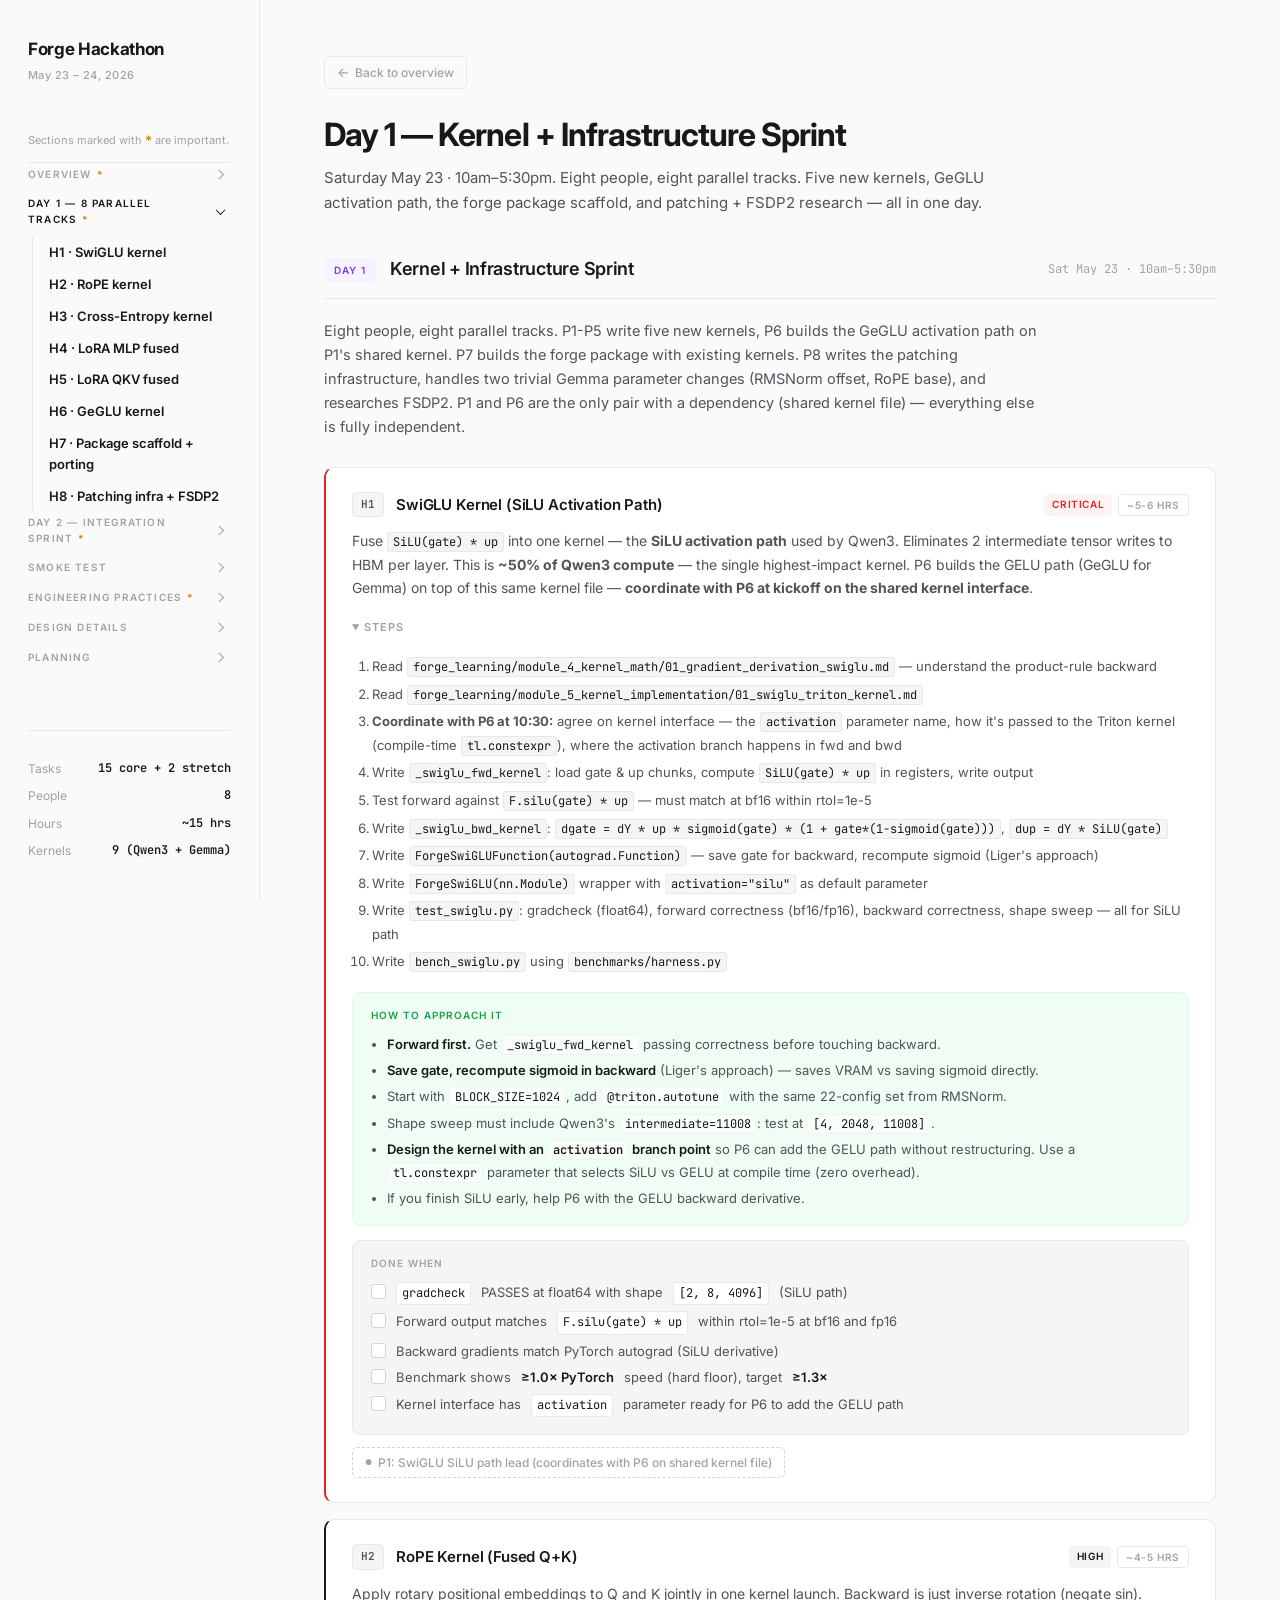
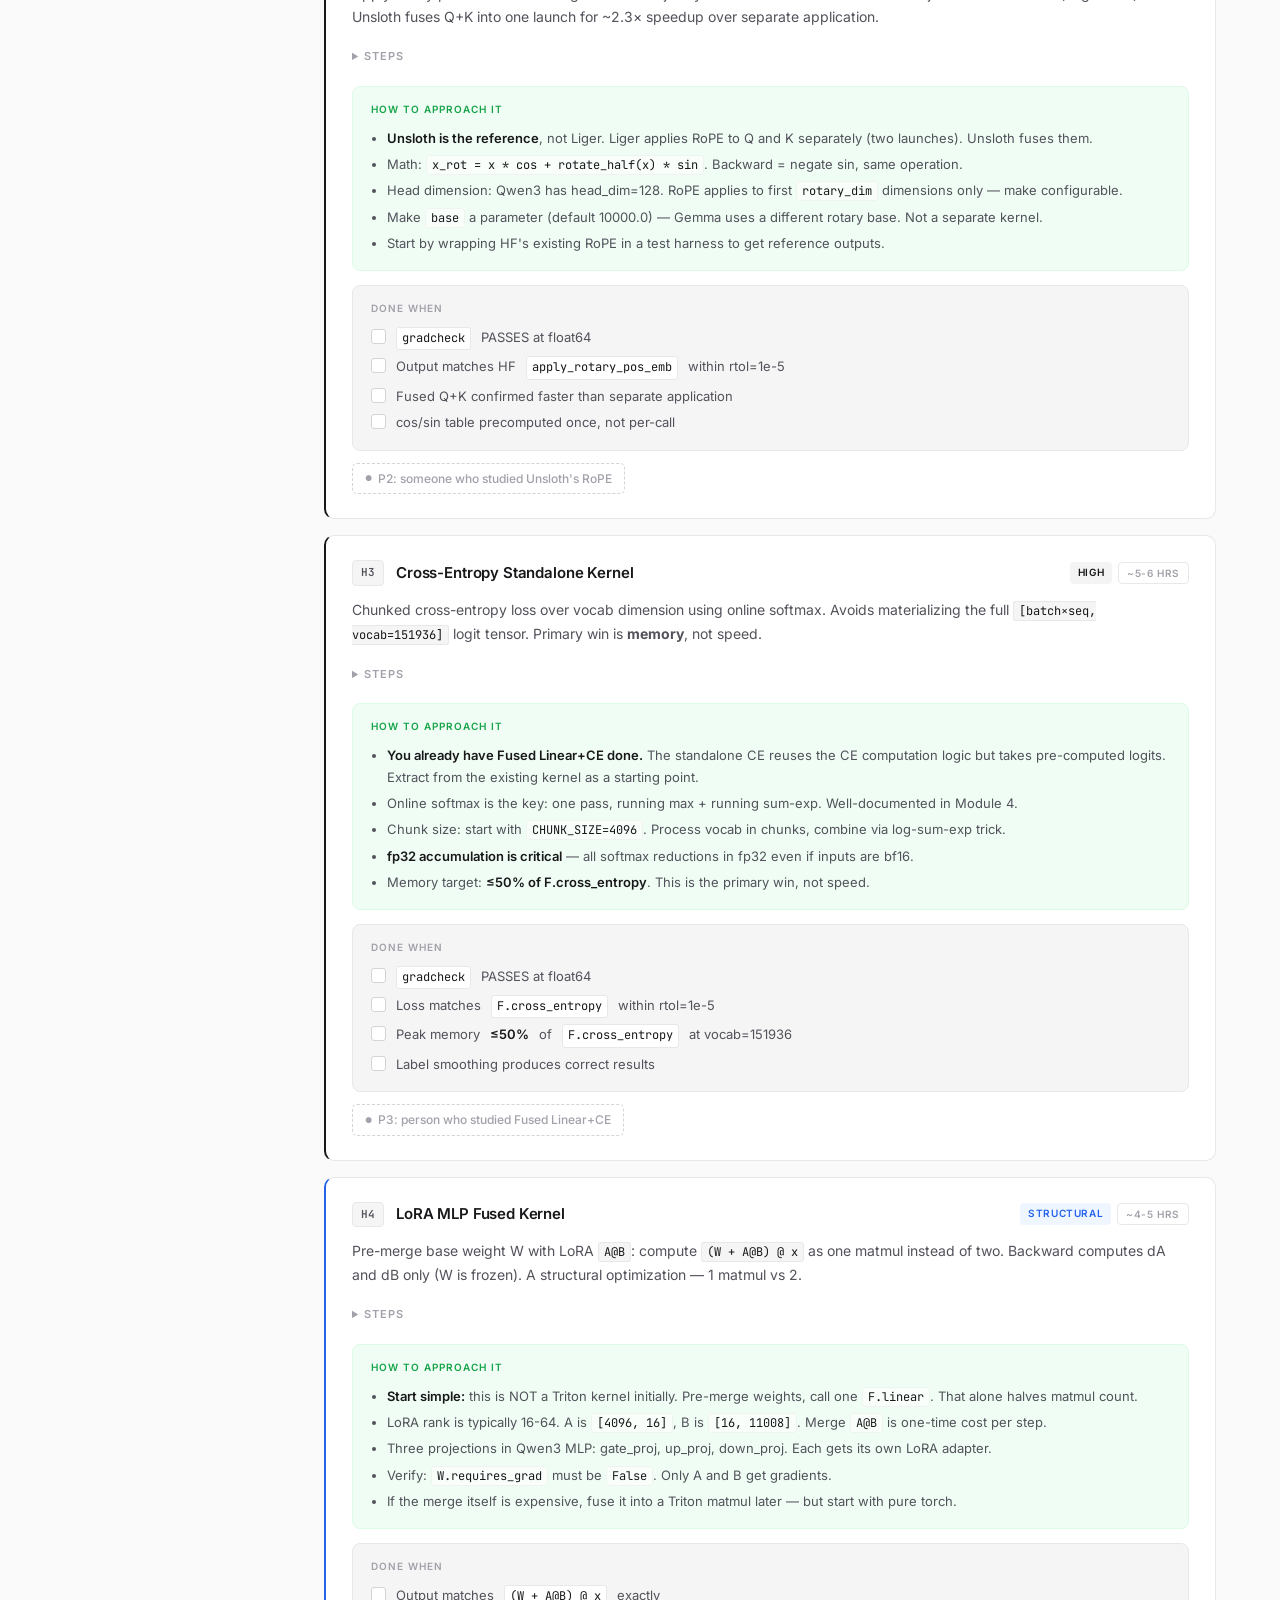
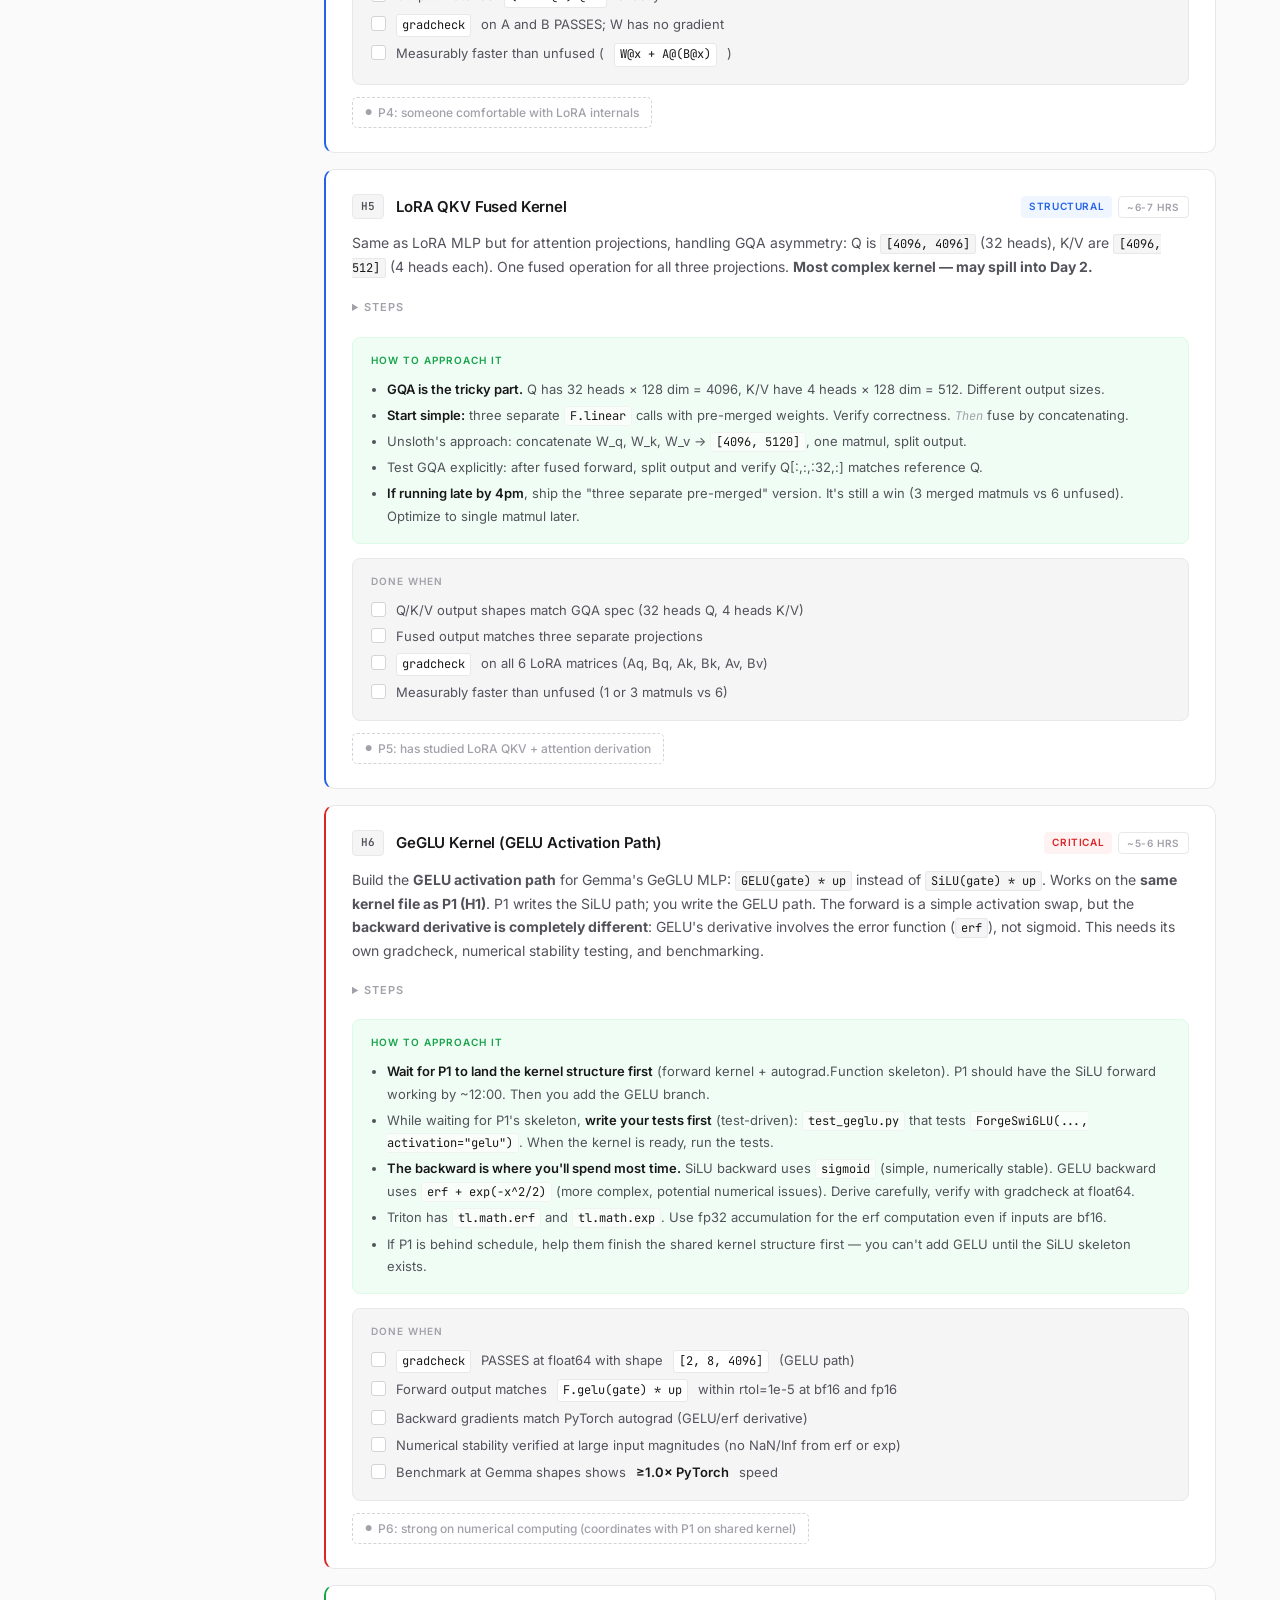
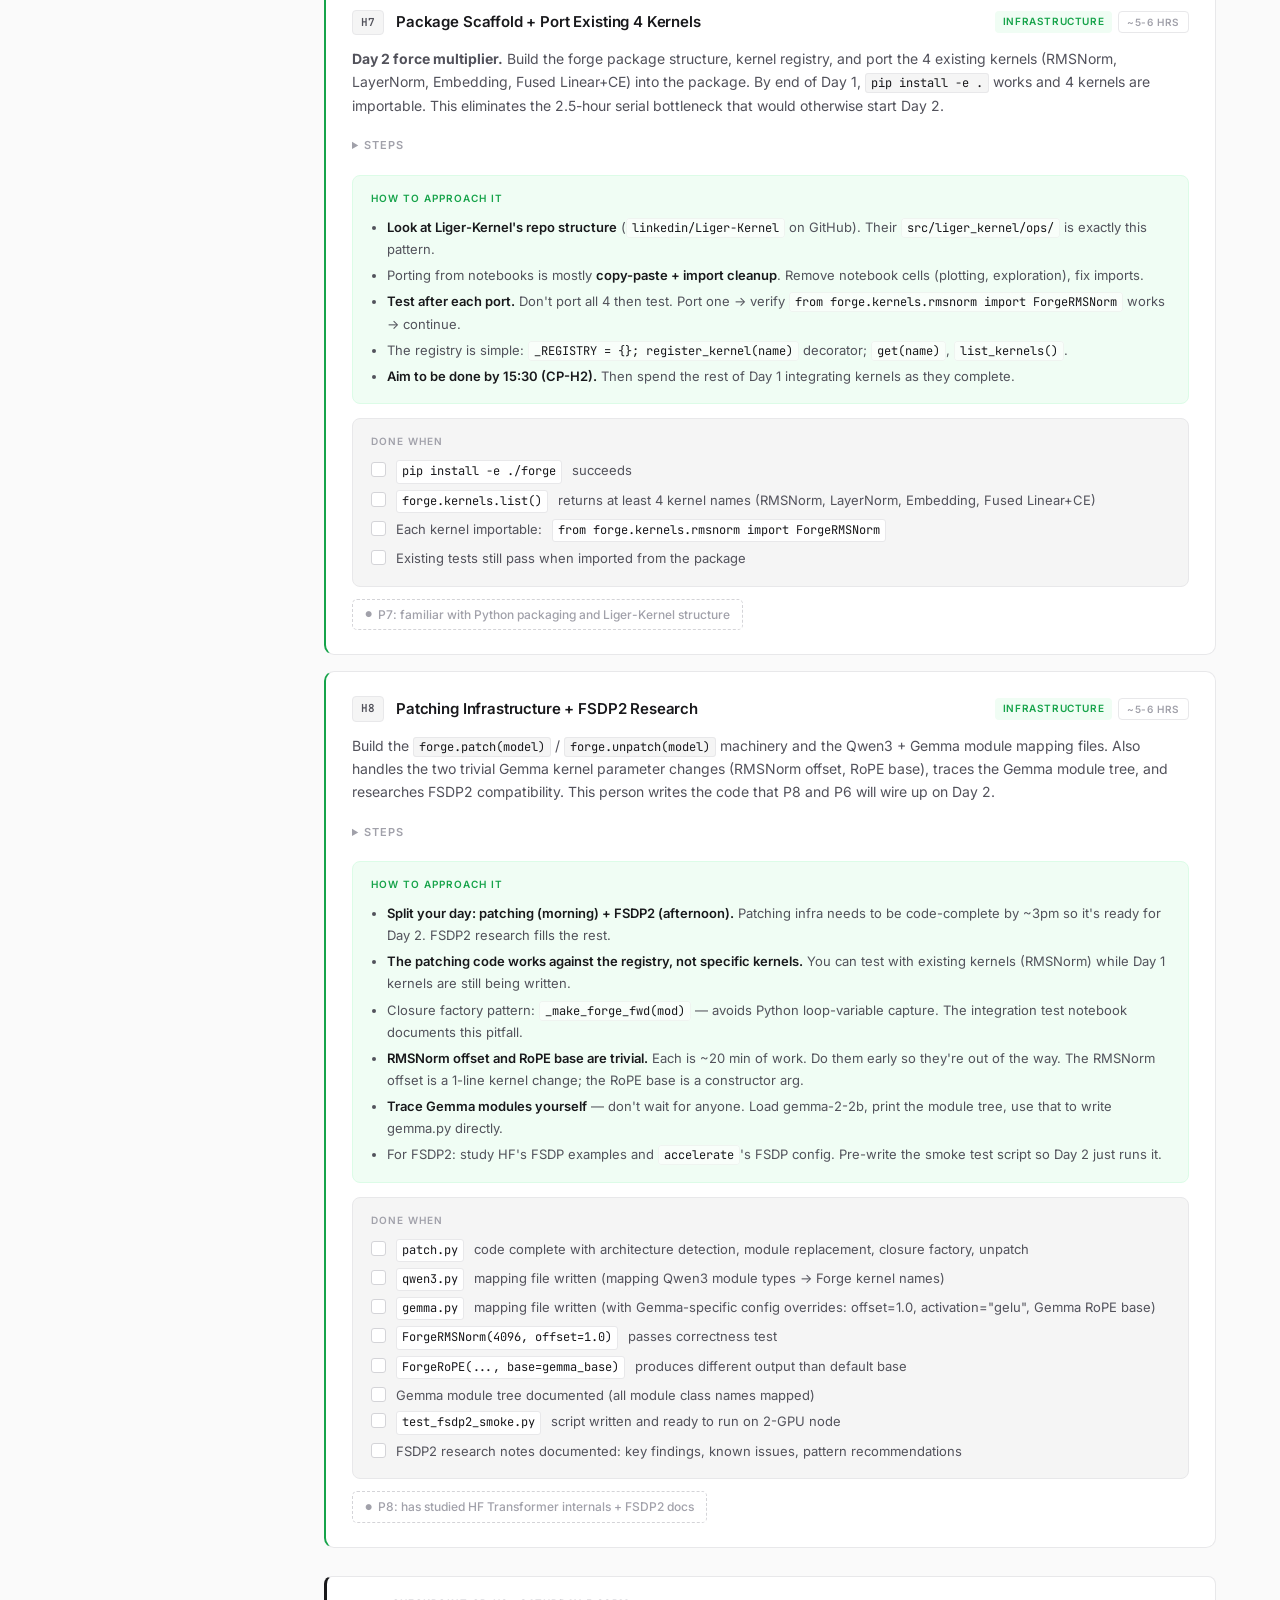
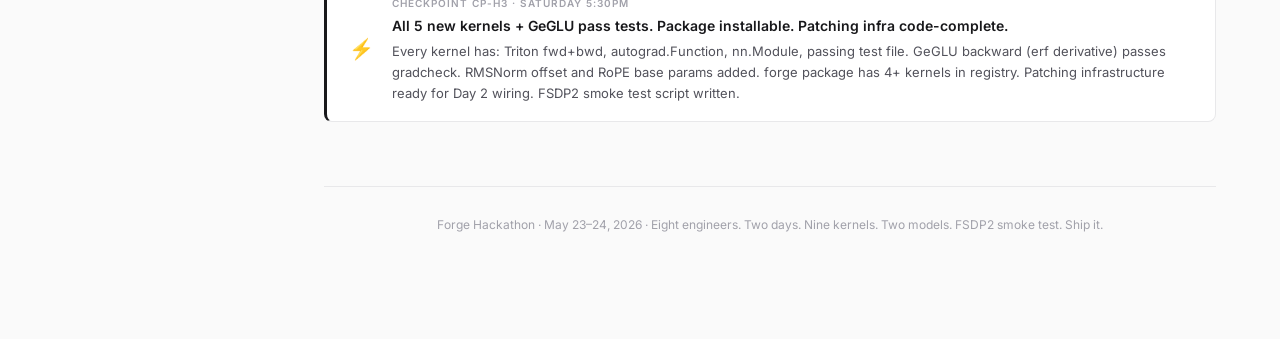
==== commit ad63760d: "Add Sunday evening retro + next 4 weeks planning block (19:00-21:00) - Reserved 2 hour block on Day " ====
--- a/day1.html
+++ b/day1.html
@@ -55,6 +55,7 @@
     <a href="day2.html#d2-t5">H13 &middot; Test suite + integration</a>
     <a href="day2.html#d2-t6">H14 &middot; Benchmarks + docs</a>
     <a href="day2.html#d2-t7">H15 &middot; FSDP2 smoke test</a>
+    <a href="day2.html#d2-retro">Retro &amp; Next 4 Weeks (Sun eve)</a>
   </nav>
   </details>
 
@@ -107,7 +108,7 @@
     </div>
     <div class="stat-row">
       <span class="stat-label">Hours</span>
-      <span class="stat-value">~13 hrs</span>
+      <span class="stat-value">~15 hrs</span>
     </div>
     <div class="stat-row">
       <span class="stat-label">Kernels</span>
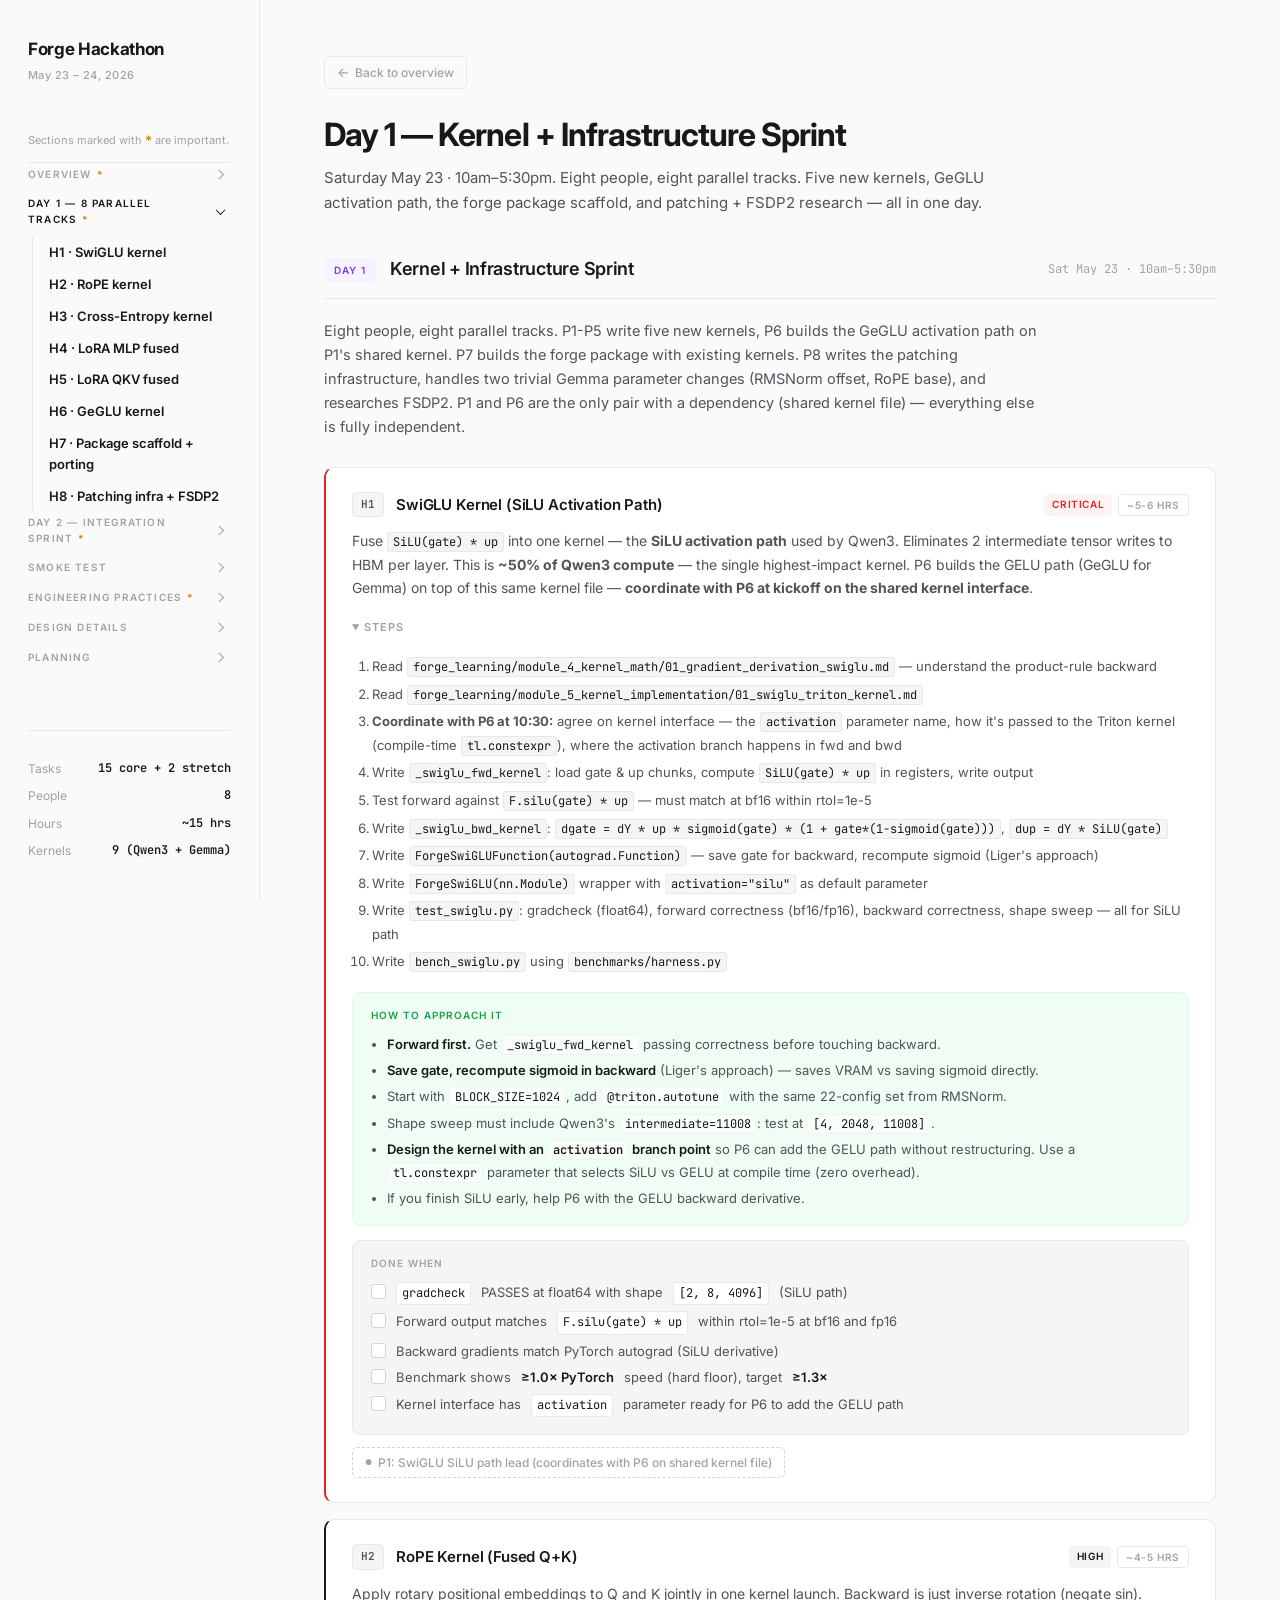
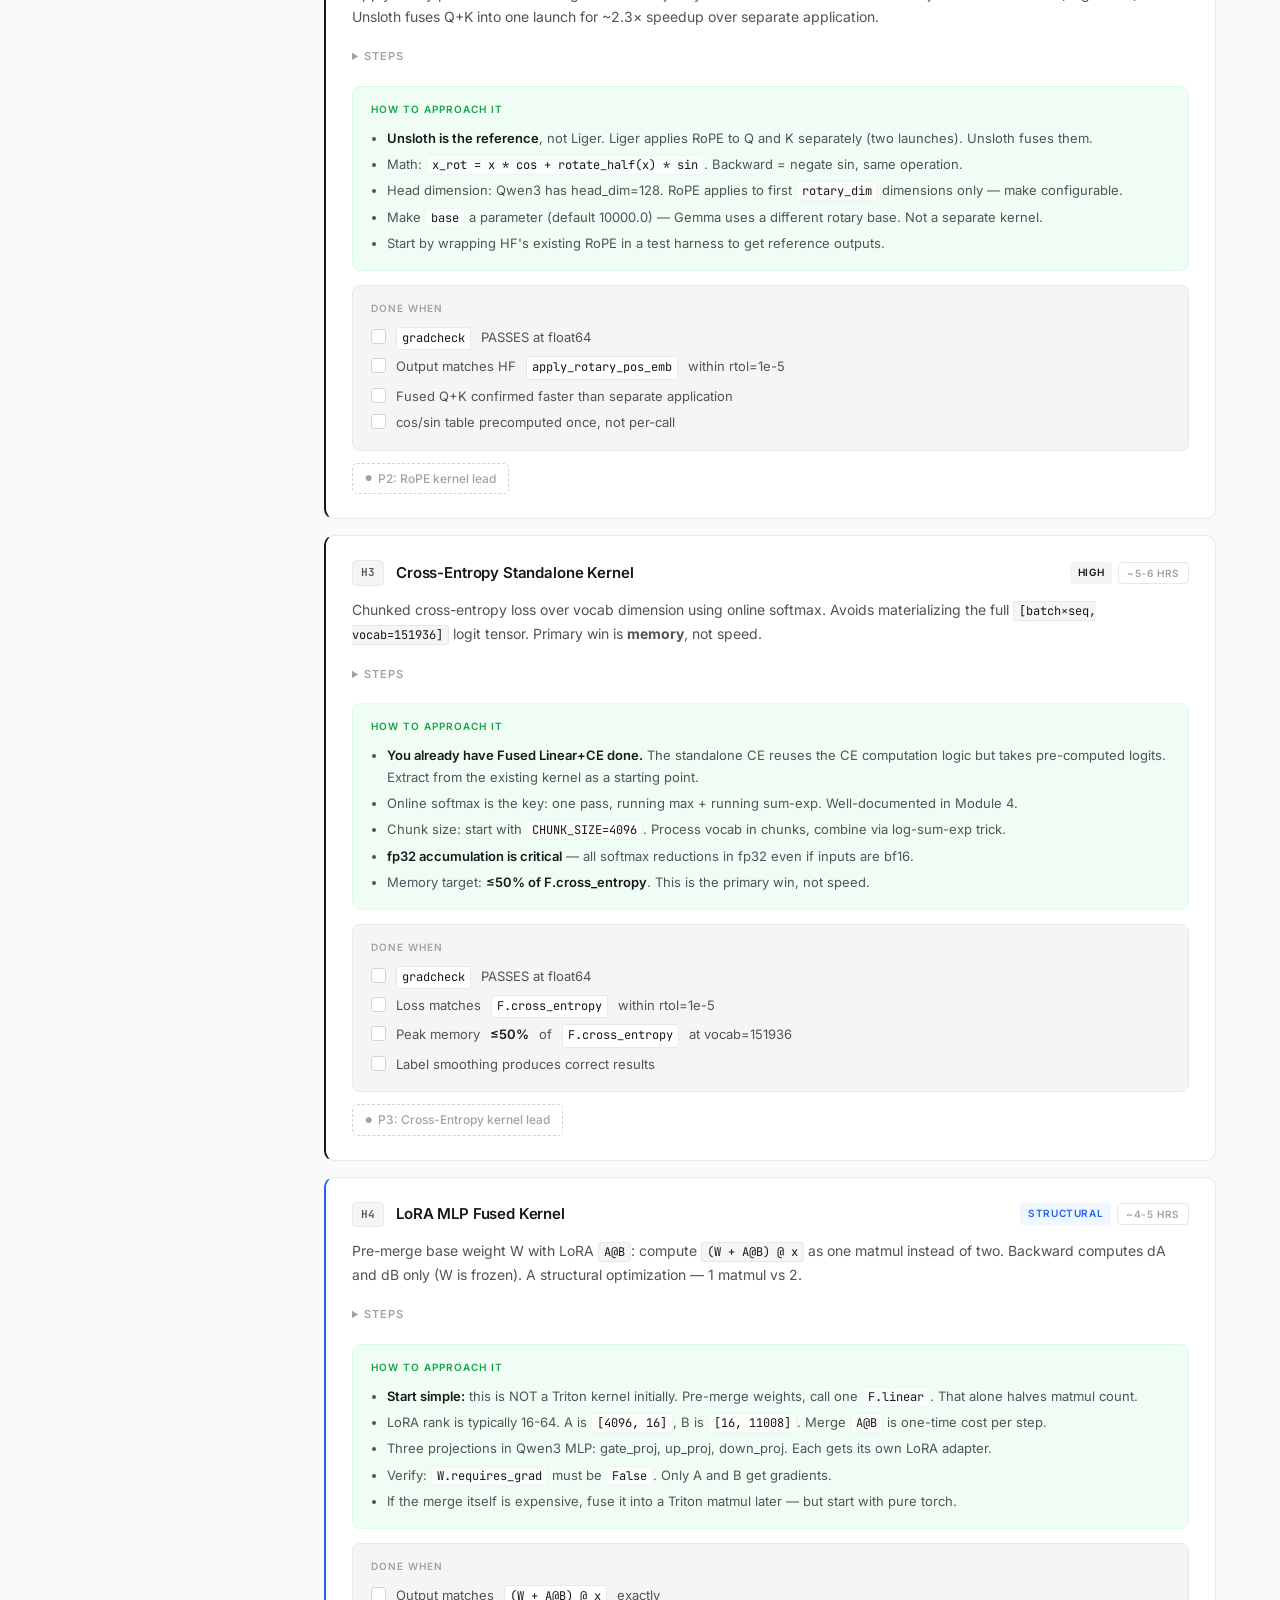
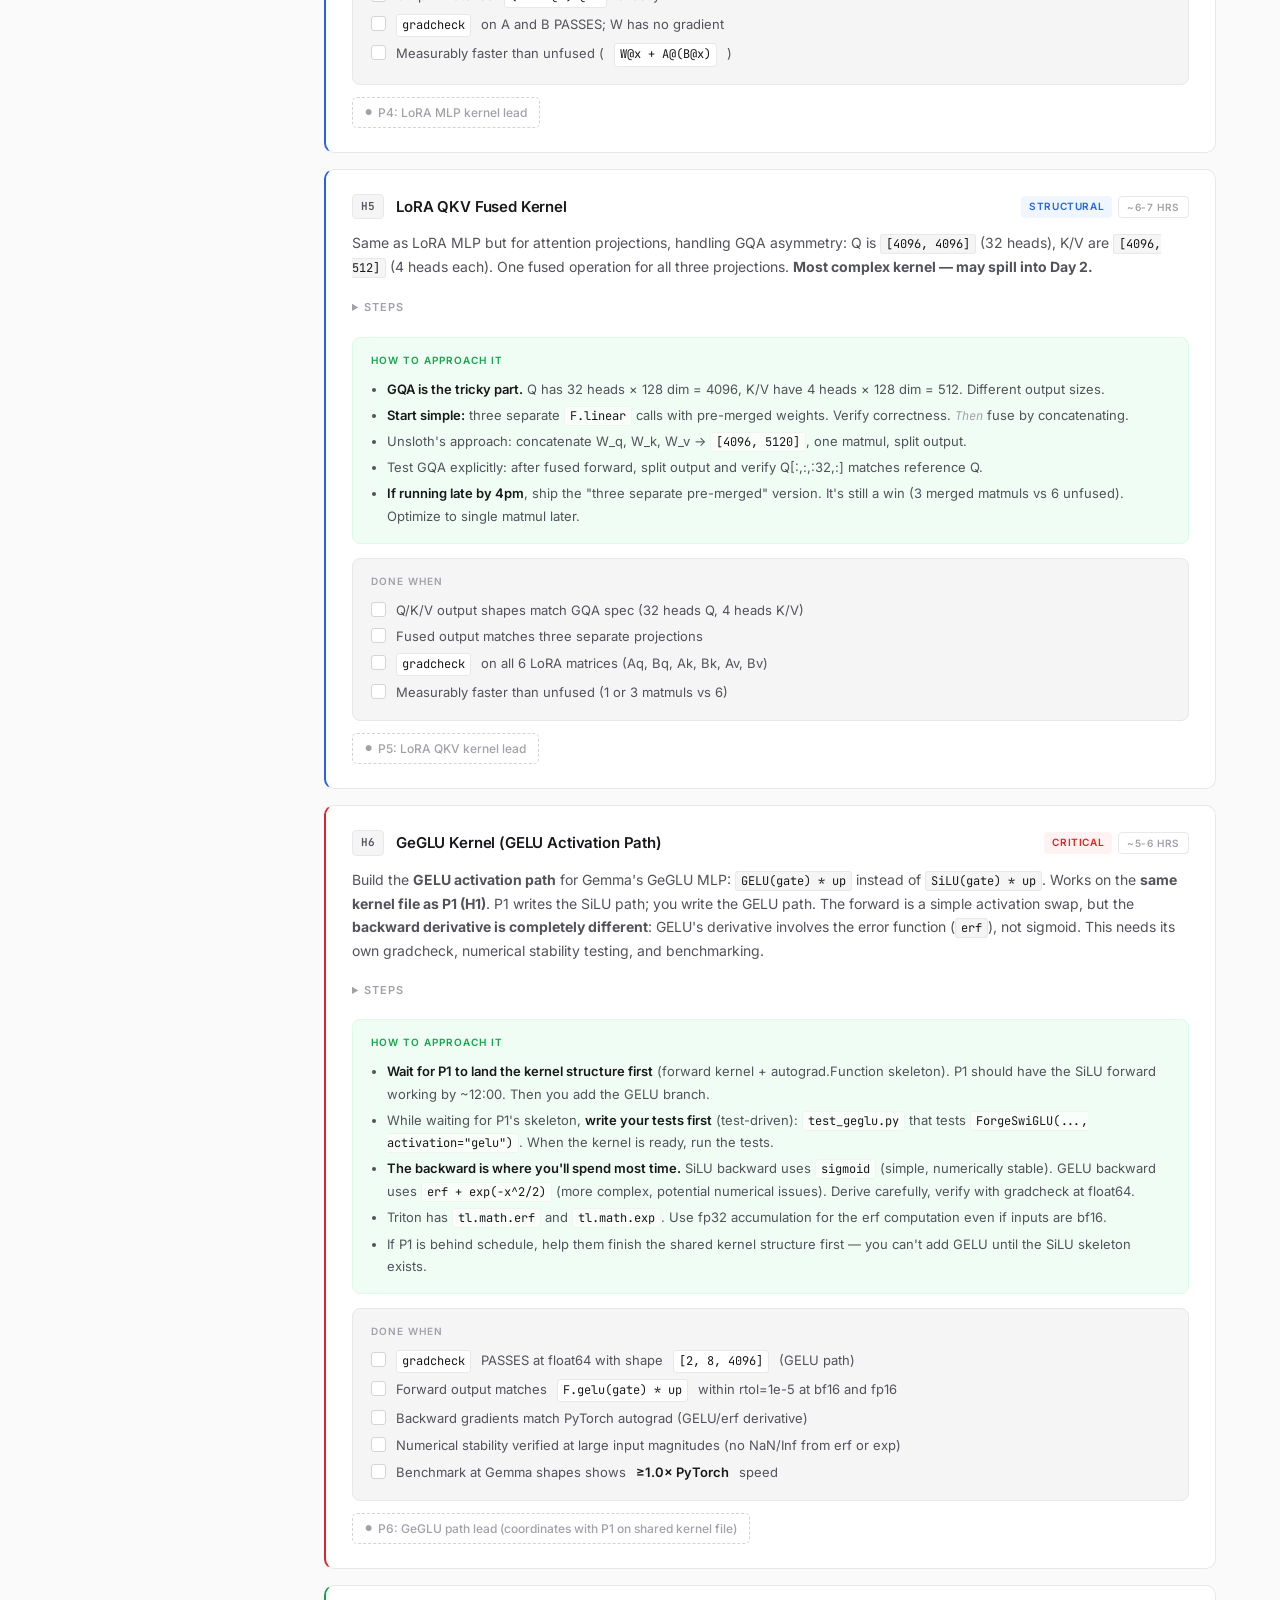
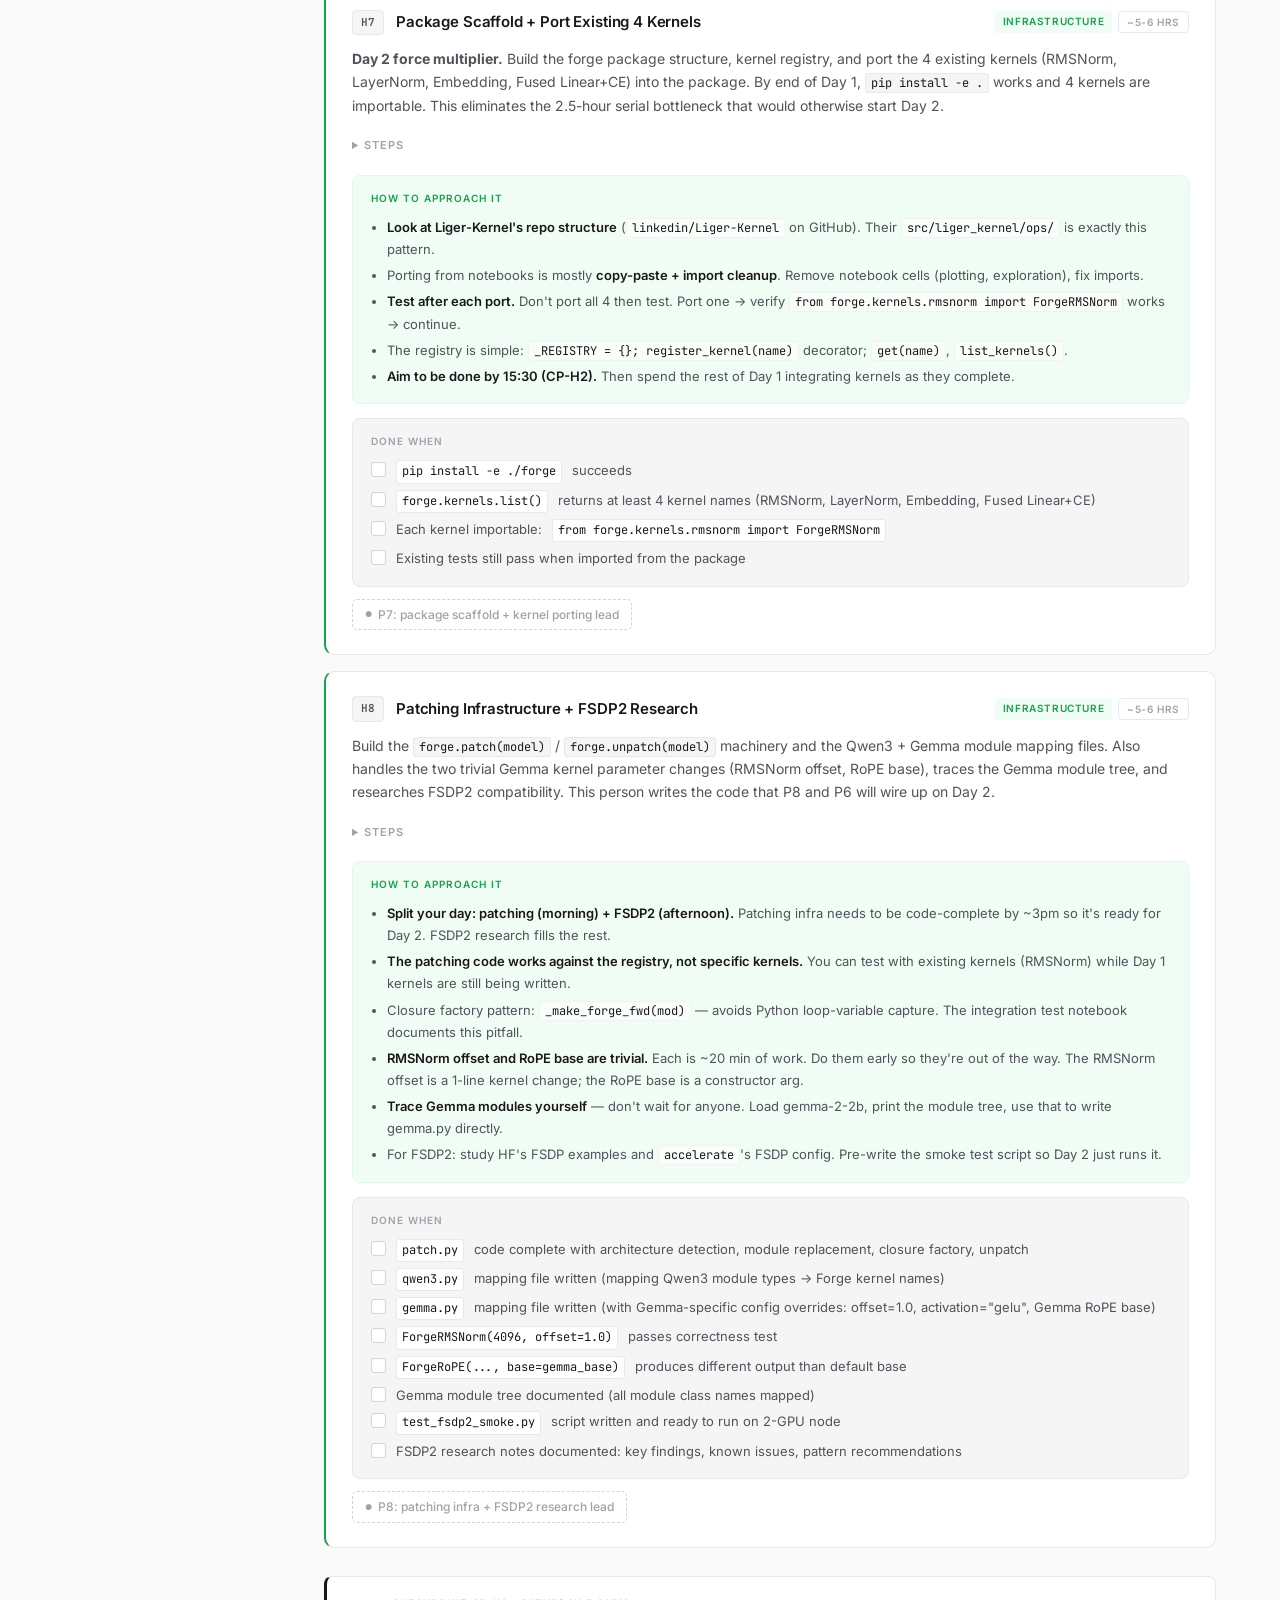
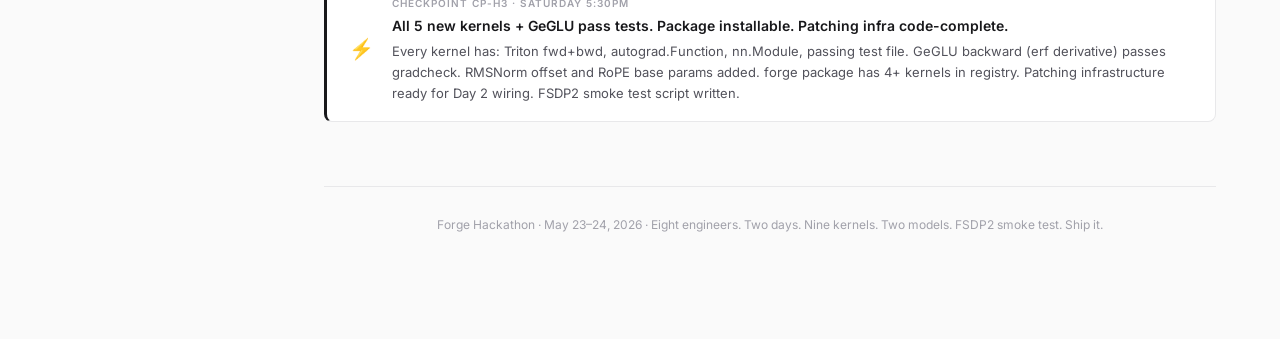
==== commit 70288129: "Remove comparative skill language from all assignment slots Co-Authored-By: Claude Sonnet 4.6 <norep" ====
--- a/day1.html
+++ b/day1.html
@@ -7,6 +7,7 @@
 <link rel="preconnect" href="https://fonts.googleapis.com">
 <link rel="preconnect" href="https://fonts.gstatic.com" crossorigin>
 <link href="https://fonts.googleapis.com/css2?family=Inter:wght@400;500;600;700;800;900&family=JetBrains+Mono:wght@400;500;600&display=swap" rel="stylesheet">
+<link rel="icon" type="image/svg+xml" href="favicon.svg">
 <link rel="stylesheet" href="styles.css">
 </head>
 <body>
@@ -84,6 +85,7 @@
     <a href="details.html#gemma-map">Gemma Patch Mapping</a>
     <a href="details.html#training">Training Loop (Custom)</a>
     <a href="details.html#integration">Integration Tests</a>
+    <a href="details.html#wiring">Wiring Guide (H10 / H11)</a>
     <a href="details.html#decisions">Decision Log (12)</a>
   </nav>
   </details>
@@ -252,7 +254,7 @@
         </ul>
       </div>
 
-      <div class="assign-slot"><span class="person-icon">&#9679;</span> P2: someone who studied Unsloth's RoPE</div>
+      <div class="assign-slot"><span class="person-icon">&#9679;</span> P2: RoPE kernel lead</div>
     </div>
 
     <!-- H3: Cross-Entropy -->
@@ -306,7 +308,7 @@
         </ul>
       </div>
 
-      <div class="assign-slot"><span class="person-icon">&#9679;</span> P3: person who studied Fused Linear+CE</div>
+      <div class="assign-slot"><span class="person-icon">&#9679;</span> P3: Cross-Entropy kernel lead</div>
     </div>
 
     <!-- H4: LoRA MLP -->
@@ -357,7 +359,7 @@
         </ul>
       </div>
 
-      <div class="assign-slot"><span class="person-icon">&#9679;</span> P4: someone comfortable with LoRA internals</div>
+      <div class="assign-slot"><span class="person-icon">&#9679;</span> P4: LoRA MLP kernel lead</div>
     </div>
 
     <!-- H5: LoRA QKV -->
@@ -410,7 +412,7 @@
         </ul>
       </div>
 
-      <div class="assign-slot"><span class="person-icon">&#9679;</span> P5: has studied LoRA QKV + attention derivation</div>
+      <div class="assign-slot"><span class="person-icon">&#9679;</span> P5: LoRA QKV kernel lead</div>
     </div>
 
     <!-- H6: GeGLU Kernel -->
@@ -467,7 +469,7 @@
         </ul>
       </div>
 
-      <div class="assign-slot"><span class="person-icon">&#9679;</span> P6: strong on numerical computing (coordinates with P1 on shared kernel)</div>
+      <div class="assign-slot"><span class="person-icon">&#9679;</span> P6: GeGLU path lead (coordinates with P1 on shared kernel file)</div>
     </div>
 
     <!-- H7: Package Scaffold + Port Existing Kernels -->
@@ -523,7 +525,7 @@
         </ul>
       </div>
 
-      <div class="assign-slot"><span class="person-icon">&#9679;</span> P7: familiar with Python packaging and Liger-Kernel structure</div>
+      <div class="assign-slot"><span class="person-icon">&#9679;</span> P7: package scaffold + kernel porting lead</div>
     </div>
 
     <!-- H8: Patching Infra + FSDP2 Research -->
@@ -587,7 +589,7 @@
         </ul>
       </div>
 
-      <div class="assign-slot"><span class="person-icon">&#9679;</span> P8: has studied HF Transformer internals + FSDP2 docs</div>
+      <div class="assign-slot"><span class="person-icon">&#9679;</span> P8: patching infra + FSDP2 research lead</div>
     </div>
 
   </div><!-- /task-grid -->
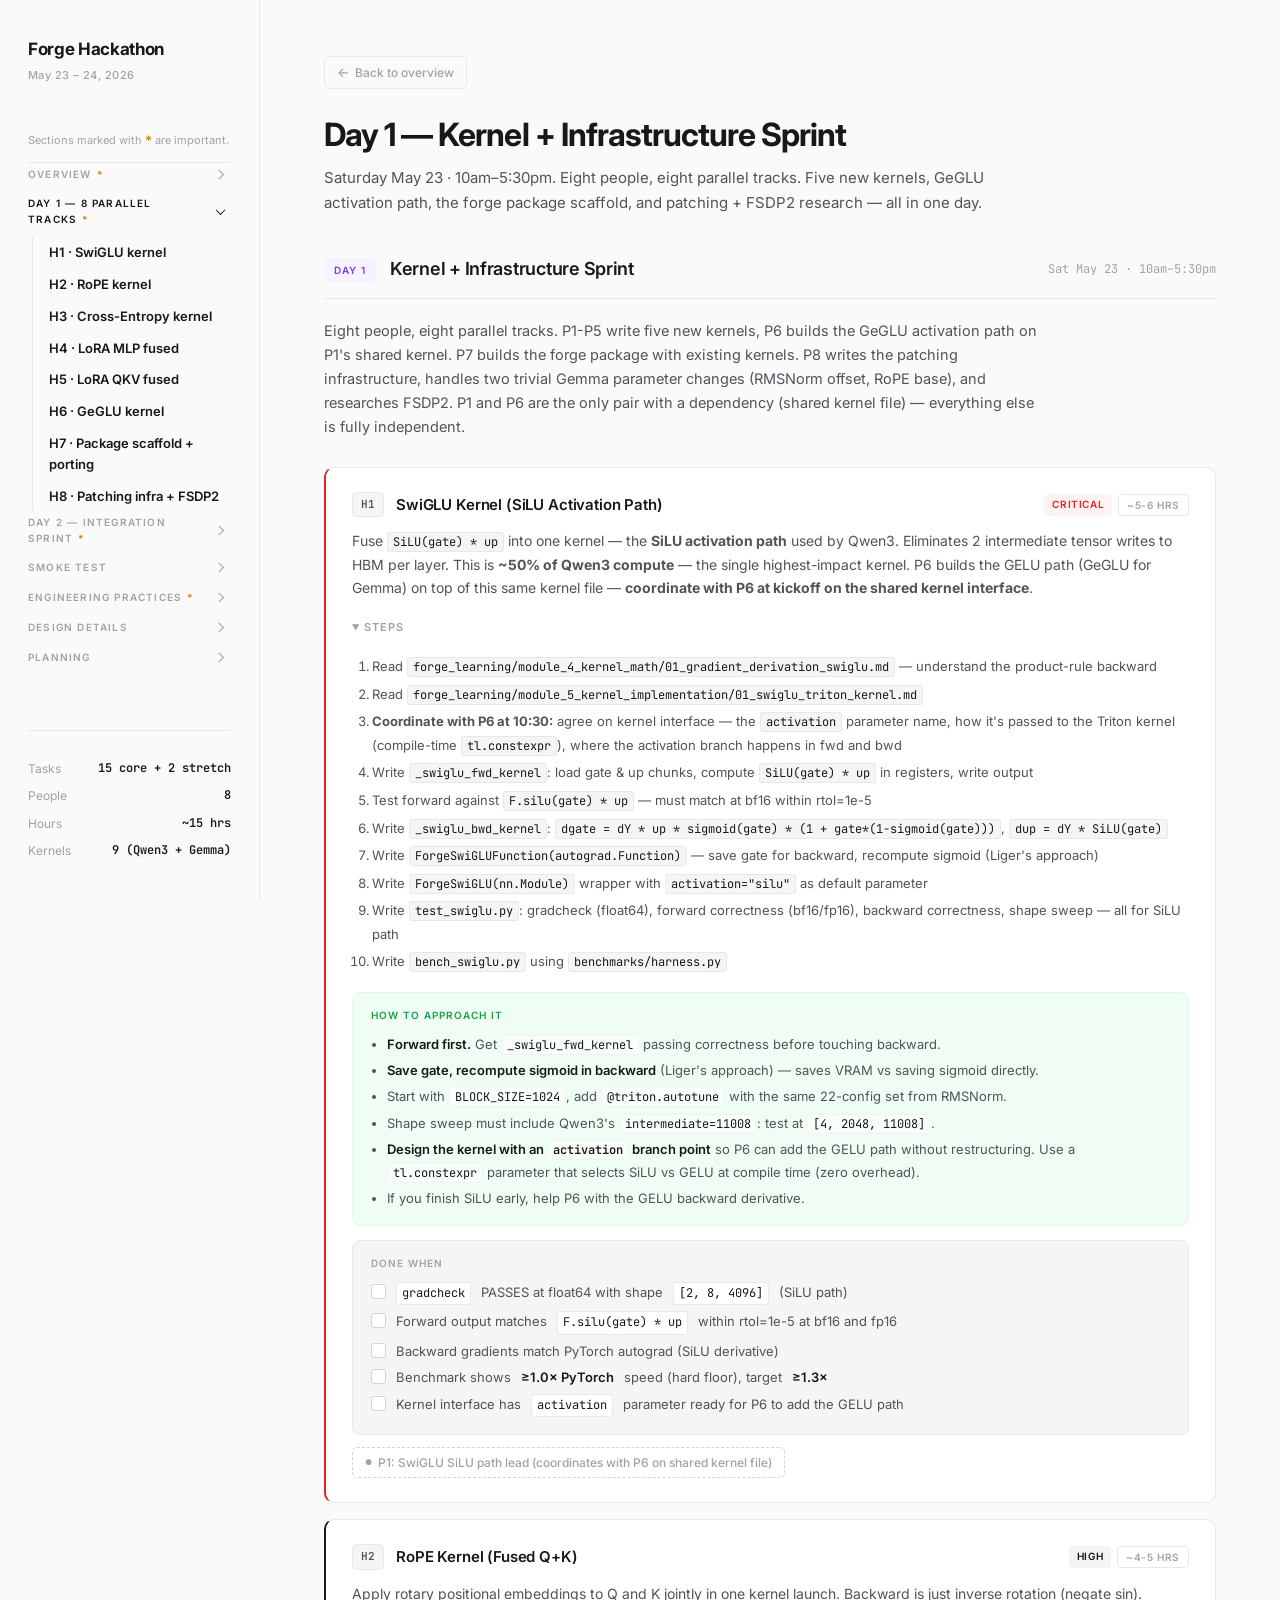
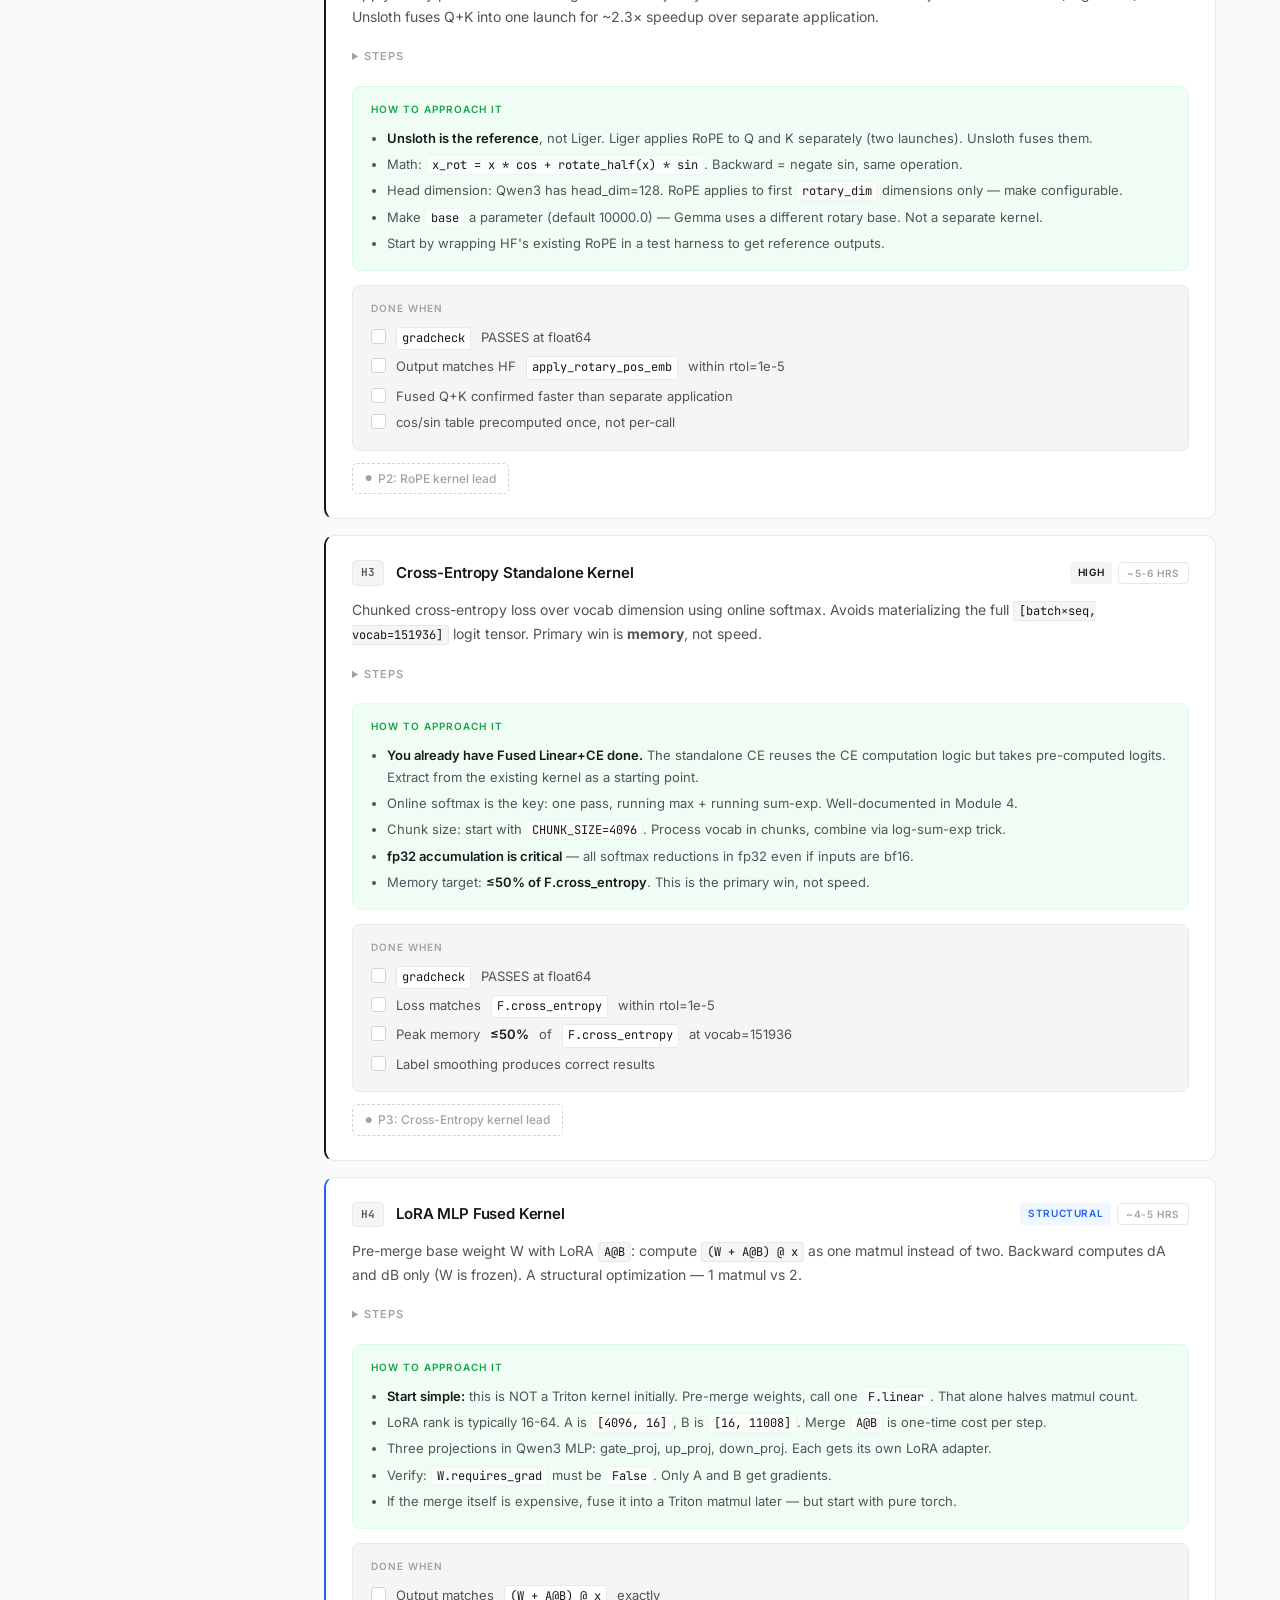
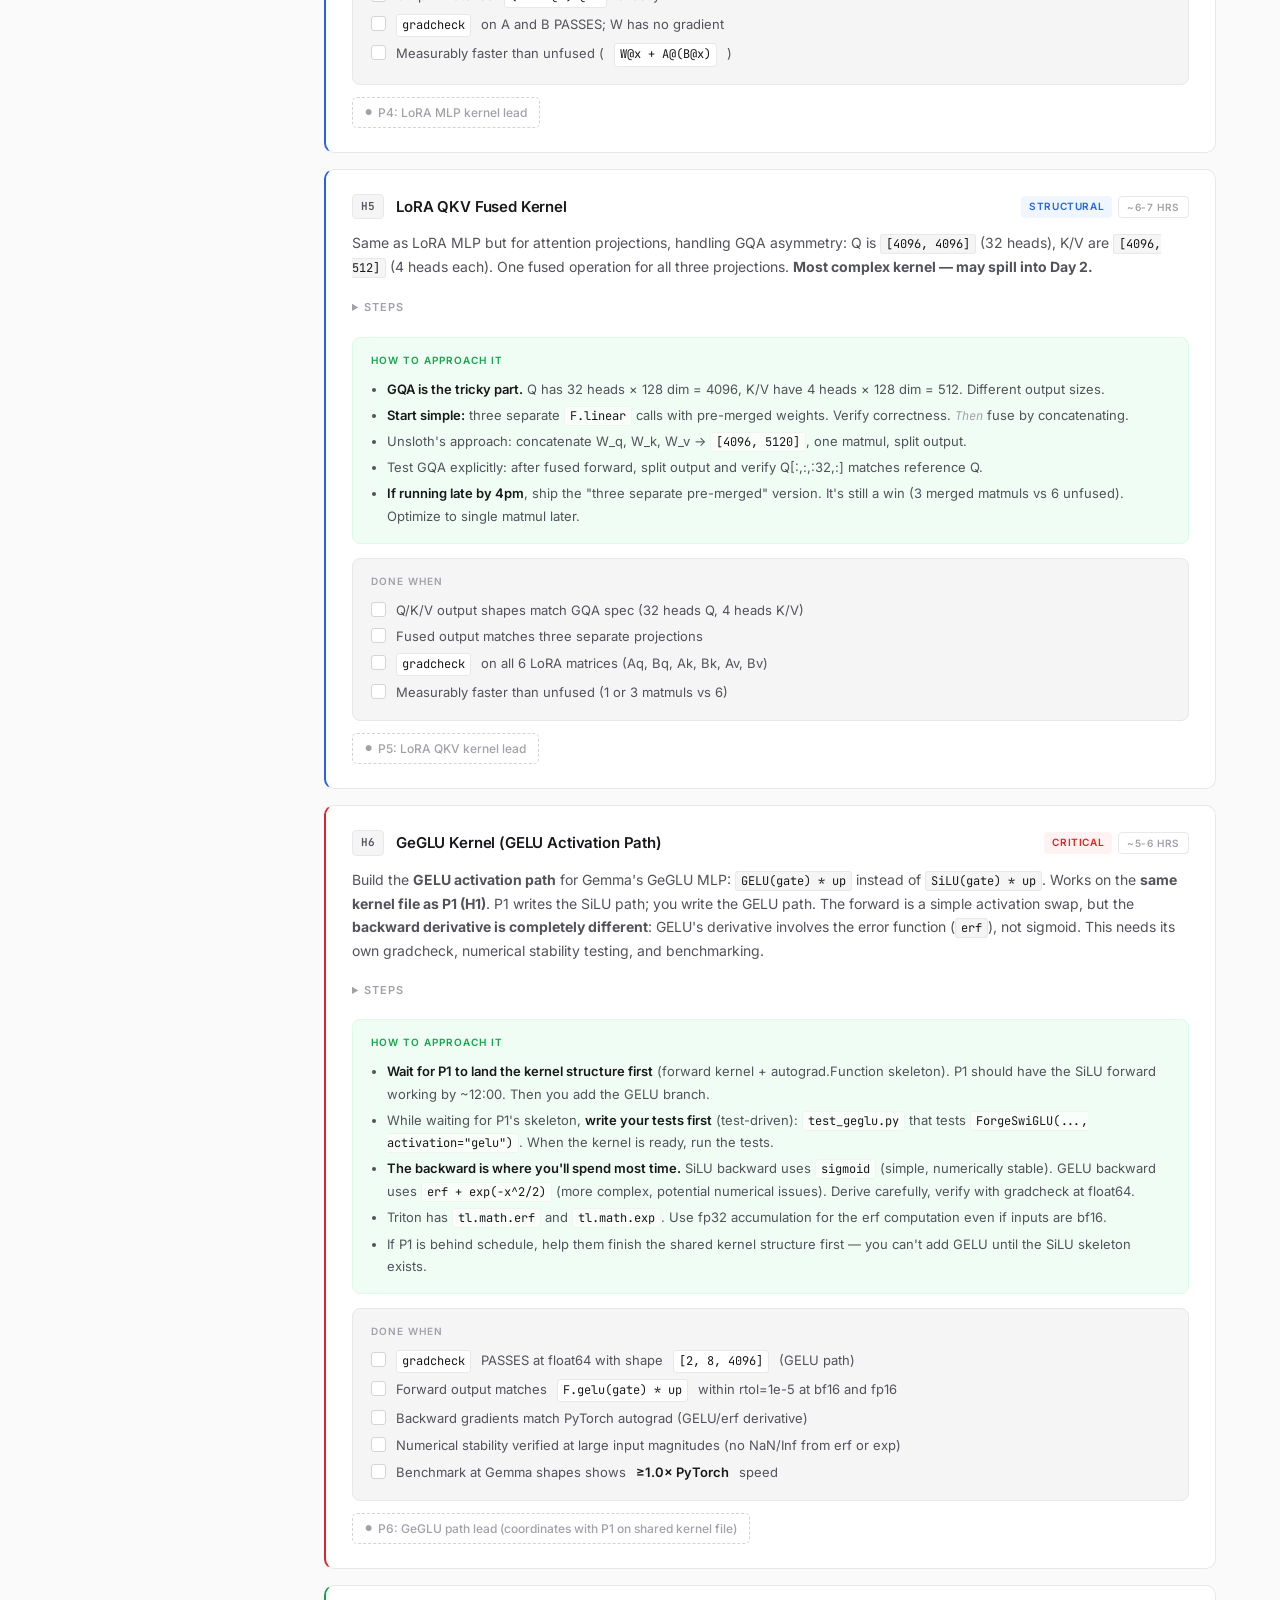
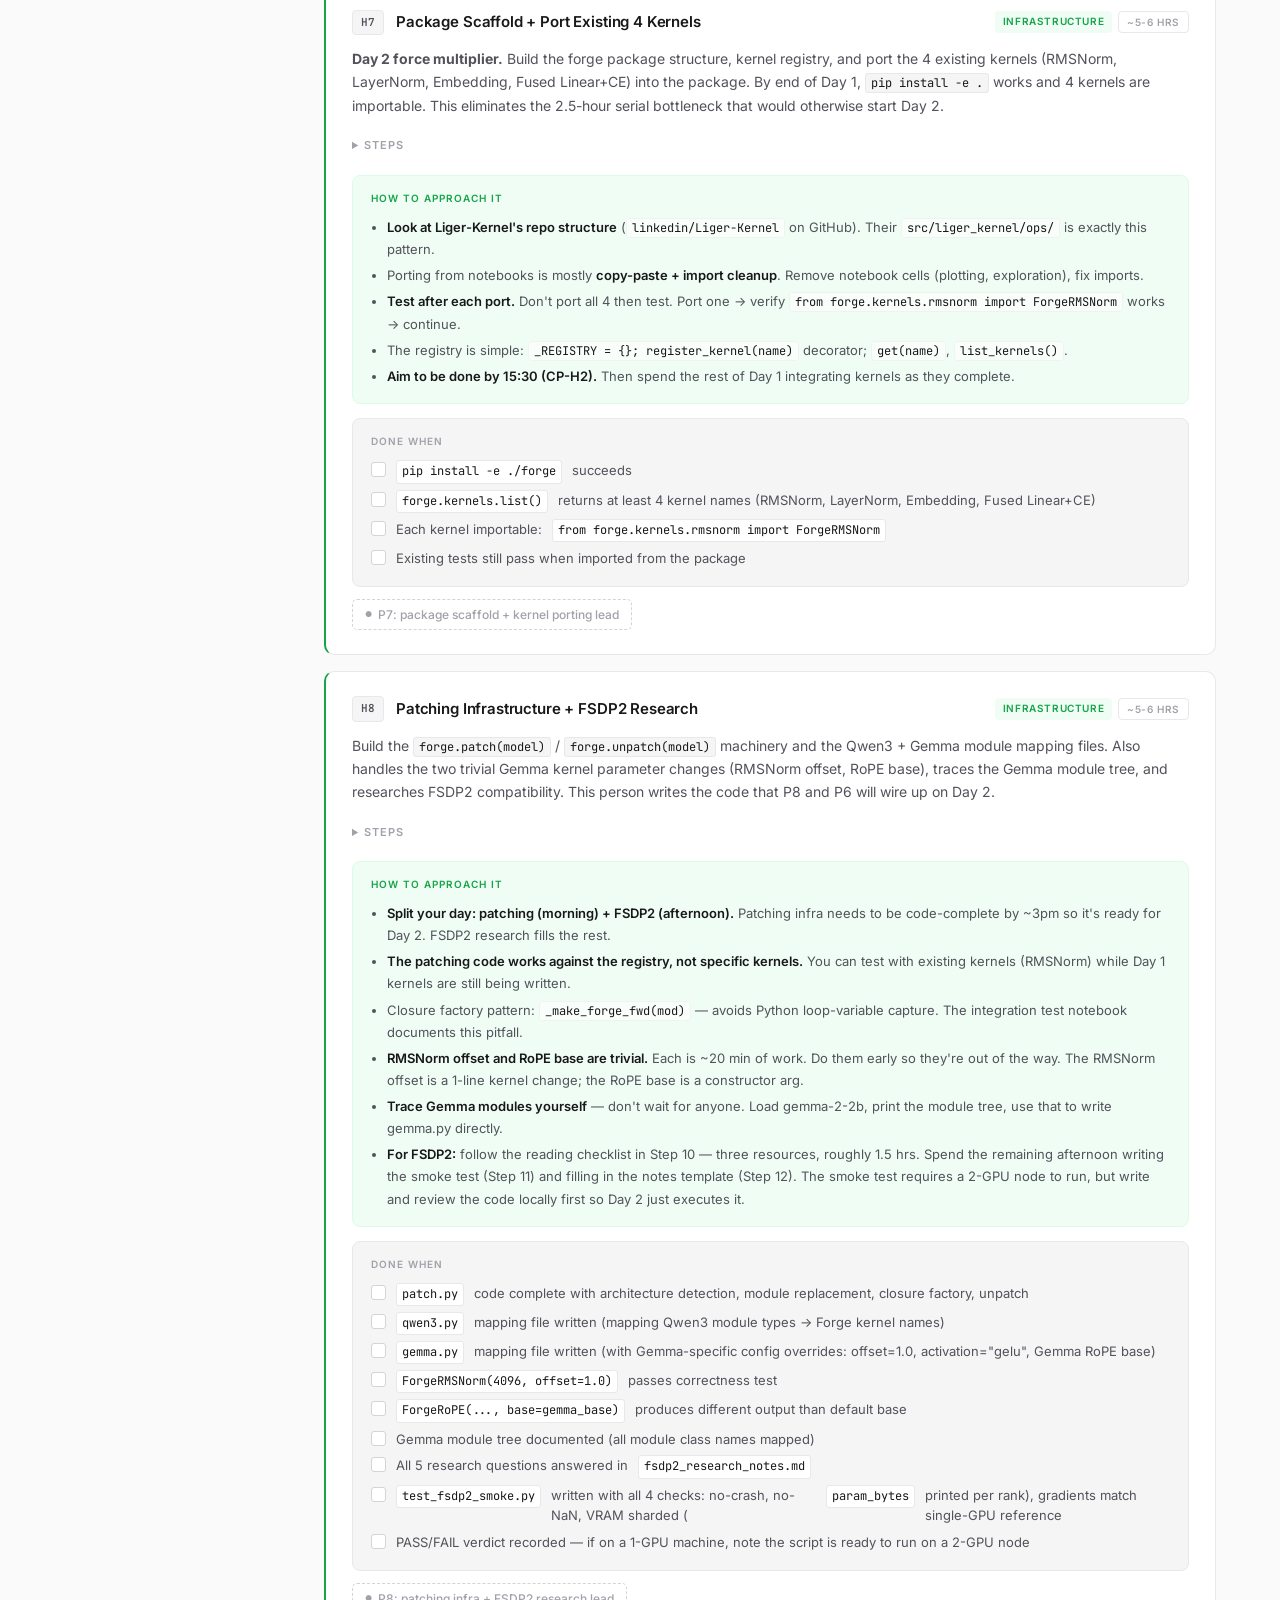
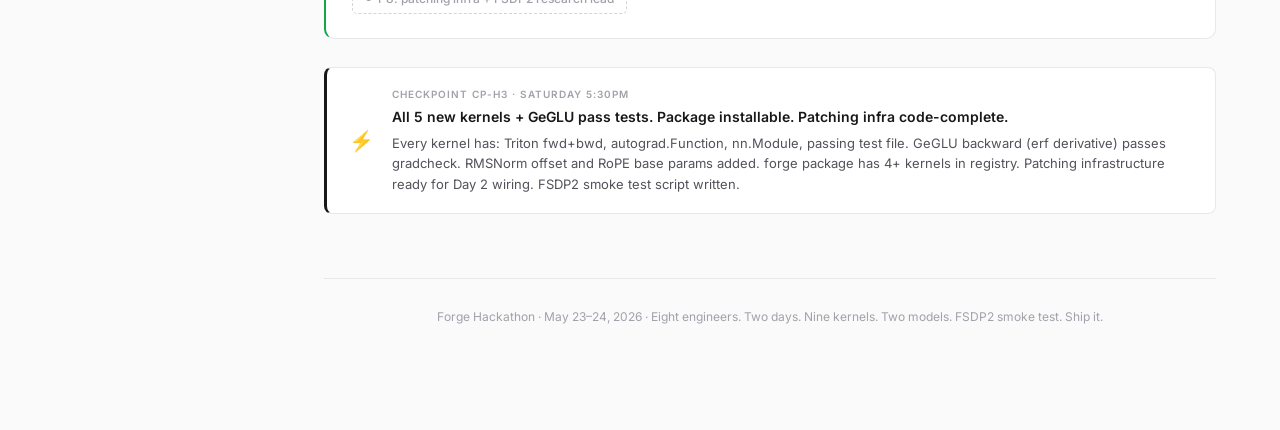
==== commit 1085201a: "Expand H8 steps: concrete patch.py skeleton, mapping dicts, FSDP2 reading checklist + smoke test scr" ====
--- a/day1.html
+++ b/day1.html
@@ -548,18 +548,141 @@
       <details class="task-steps">
         <summary>Steps</summary>
         <ol>
-          <li><strong>Study <code>integration_gpt2large/integration_test.ipynb</code></strong> &mdash; understand the monkey-patching pattern and closure factory</li>
-          <li>Create <code>forge/forge/patching/patch.py</code>: <code>forge.patch(model, kernels=None)</code>, <code>forge.unpatch(model)</code></li>
-          <li>Implement architecture detection: inspect model class name to determine Qwen3 vs Gemma vs unknown</li>
-          <li>Create <code>forge/forge/patching/qwen3.py</code> &mdash; map Qwen3 module types to Forge kernels. Trace Qwen2.5-0.5B module tree.</li>
+          <li><strong>Study <code>integration_gpt2large/integration_test.ipynb</code></strong> &mdash; understand the monkey-patching pattern and closure factory. Then read <strong><a href="details.html#wiring">Design Details &rarr; Wiring Guide</a></strong> before writing any code. The Wiring Guide shows the exact closure factory pattern, the <code>_FORWARD_MAKERS</code> dispatch table, and <code>_replace_forward</code>. H8&rsquo;s job is to build the outer shell (<code>patch.py</code>, <code>qwen3.py</code>, <code>gemma.py</code>); the Wiring Guide shows how the inner dispatch works.</li>
+          <li>Create <code>forge/forge/patching/patch.py</code> &mdash; use this skeleton:
+<pre><code>from .qwen3 import QWEN3_MAPPING
+from .gemma import GEMMA_MAPPING
+
+ARCH_MAPPINGS = {
+    "qwen2":  QWEN3_MAPPING,   # Qwen2.5 / Qwen3 family
+    "gemma2": GEMMA_MAPPING,
+}
+
+def patch(model, kernels=None):
+    model_type = model.config.model_type   # e.g. "qwen2", "gemma2"
+    mapping = ARCH_MAPPINGS.get(model_type)
+    if mapping is None:
+        raise ValueError(f"No Forge mapping for model_type={model_type!r}")
+    originals = {}
+    for _, module in model.named_modules():
+        class_name = type(module).__name__
+        if class_name in mapping:
+            kernel_name, config = mapping[class_name]
+            if kernels is None or kernel_name in kernels:
+                _replace_forward(module, kernel_name, config, originals)
+    model._forge_originals = originals
+
+def unpatch(model):
+    for mod_id, orig_fwd in model._forge_originals.items():
+        ...  # restore original forward on each module
+    del model._forge_originals</code></pre>
+          </li>
+          <li><strong>Architecture detection:</strong> use <code>model.config.model_type</code> &mdash; every HuggingFace model sets this. For Qwen2.5-0.5B it is <code>"qwen2"</code>, for Gemma-2 it is <code>"gemma2"</code>. Do <strong>not</strong> use <code>type(model).__name__</code> &mdash; that string changes between model variants and is not a stable identifier.</li>
+          <li>Create <code>forge/forge/patching/qwen3.py</code> with the complete mapping dict:
+<pre><code>QWEN3_MAPPING = {
+    "Qwen2RMSNorm": ("rmsnorm", {}),
+    "Qwen2MLP":     ("swiglu",  {"activation": "silu"}),
+}
+# NOTE: RoPE and CrossEntropy are NOT in this dict.
+# They live inside Qwen2Attention.forward -- not standalone modules.
+# Patching them requires rewriting Qwen2Attention.forward -- deferred.</code></pre>
+          Verify these class names by running <code>for _, m in model.named_modules(): print(type(m).__name__)</code> on Qwen2.5-0.5B.
+          </li>
           <li><strong>Gemma module trace:</strong> Load <code>google/gemma-2-2b</code>, run <code>for name, mod in model.named_modules(): print(name, type(mod).__name__)</code>. Document every module class name. This feeds directly into <code>gemma.py</code>.</li>
-          <li><strong>RMSNorm offset param (~20 min):</strong> Add <code>offset</code> parameter to ForgeRMSNorm. When <code>offset=1.0</code>, kernel computes <code>(weight + 1.0) * x / rms</code>. Write one test: <code>ForgeRMSNorm(4096, offset=1.0)</code> matches Gemma's behavior.</li>
-          <li><strong>RoPE base param (~20 min):</strong> Coordinate with P2 (H2) to ensure ForgeRoPE accepts a <code>base</code> parameter (default 10000.0). Gemma uses a different base. This changes the cos/sin frequency table precomputation, not the Triton kernel. Write one test confirming the different base produces different outputs.</li>
-          <li>Create <code>forge/forge/patching/gemma.py</code> &mdash; map Gemma module types to Forge kernels with config overrides: <code>GemmaRMSNorm &rarr; rmsnorm(offset=1.0)</code>, <code>GemmaMLP &rarr; swiglu(activation="gelu")</code>, <code>GemmaRotaryEmbedding &rarr; rope(base=...)</code></li>
-          <li>Store originals in <code>model._forge_originals</code> for unpatch. Use closure factory to avoid loop-variable capture bug.</li>
-          <li><strong>FSDP2 research (afternoon):</strong> Study PyTorch FSDP2 docs. Key question: does <code>ctx.save_for_backward(weight)</code> work when FSDP2 shards the weight?</li>
-          <li>Write <code>test_fsdp2_smoke.py</code> script: minimal model with ForgeRMSNorm + nn.Linear, FSDP-wrapped, fwd+bwd on 2 GPUs, compare gradients to single-GPU</li>
-          <li>Document FSDP2 findings: known issues, pattern requirements, Phase 3 recommendations</li>
+          <li><strong>RMSNorm offset param (~20 min):</strong> Add <code>offset</code> parameter to <code>ForgeRMSNorm</code>. When <code>offset=1.0</code>, kernel computes <code>(weight + 1.0) * x / rms</code>. Write one test: <code>ForgeRMSNorm(4096, offset=1.0)</code> matches Gemma&rsquo;s behavior.</li>
+          <li><strong>RoPE base param (~20 min):</strong> Coordinate with P2 (H2) to ensure <code>ForgeRoPE</code> accepts a <code>base</code> parameter (default 10000.0). Gemma uses a different base. This changes the cos/sin frequency table precomputation, not the Triton kernel. Write one test confirming the different base produces different outputs.</li>
+          <li>Create <code>forge/forge/patching/gemma.py</code> with the complete mapping dict:
+<pre><code>GEMMA_MAPPING = {
+    "GemmaRMSNorm": ("rmsnorm", {"offset": 1.0}),
+    "GemmaMLP":     ("swiglu",  {"activation": "gelu"}),
+}
+# Same restriction: GemmaAttention RoPE deferred.</code></pre>
+          </li>
+          <li>Store originals and wire the closure factory &mdash; <code>_replace_forward</code> and <code>_FORWARD_MAKERS</code> are fully shown in <strong><a href="details.html#wiring">Design Details &rarr; Wiring Guide</a></strong>. Copy them into <code>patch.py</code>. Critical: the closure must close over <code>module.weight</code> directly (not a copy), so LoRA weight updates on Day 2 are automatically visible to the forward pass.</li>
+          <li><strong>FSDP2 research (afternoon).</strong> Read these three resources in order:
+            <ol type="a">
+              <li>PyTorch FSDP tutorial &mdash; search &ldquo;PyTorch FSDP getting started tutorial&rdquo; or go to <a href="https://pytorch.org/tutorials/intermediate/FSDP_tutorial.html" target="_blank">pytorch.org/tutorials/intermediate/FSDP_tutorial.html</a></li>
+              <li>PyTorch FSDP API reference &mdash; <code>torch.distributed.fsdp.FullyShardedDataParallel</code> constructor args &mdash; <a href="https://pytorch.org/docs/stable/fsdp.html" target="_blank">pytorch.org/docs/stable/fsdp.html</a></li>
+              <li>HuggingFace Accelerate FSDP config guide &mdash; search &ldquo;huggingface accelerate fsdp usage guide&rdquo; or go to <a href="https://huggingface.co/docs/accelerate/usage_guides/fsdp" target="_blank">huggingface.co/docs/accelerate/usage_guides/fsdp</a> &mdash; specifically the <code>fsdp_transformer_layer_cls_to_wrap</code> config key</li>
+            </ol>
+            After reading, write answers to these 5 questions in <code>fsdp2_research_notes.md</code>:
+            <ol>
+              <li>When does FSDP2 all-gather the full weight?</li>
+              <li>When does FSDP2 free the gathered weight?</li>
+              <li>If our kernel calls <code>ctx.save_for_backward(weight)</code> and FSDP2 frees weight after forward &mdash; does saving create a reference that keeps it alive, or does FSDP2 override it?</li>
+              <li>What is the correct FSDP wrapping granularity for Qwen3? (hint: not per-kernel &mdash; per transformer layer)</li>
+              <li>What does <code>fsdp_transformer_layer_cls_to_wrap = Qwen2DecoderLayer</code> do in HF Accelerate config?</li>
+            </ol>
+          </li>
+          <li>Write <code>test_fsdp2_smoke.py</code> &mdash; use this skeleton:
+<pre><code># run with: torchrun --nproc-per-node=2 test_fsdp2_smoke.py
+import torch, torch.distributed as dist, functools
+from torch.distributed.fsdp import FullyShardedDataParallel as FSDP
+from torch.distributed.fsdp.wrap import transformer_auto_wrap_policy
+from forge.kernels.rmsnorm import ForgeRMSNorm
+import torch.nn as nn
+
+dist.init_process_group("nccl")
+rank = dist.get_rank()
+torch.cuda.set_device(rank)
+
+class TinyBlock(nn.Module):
+    def __init__(self):
+        super().__init__()
+        self.norm = ForgeRMSNorm(4096)
+        self.linear = nn.Linear(4096, 4096)
+    def forward(self, x):
+        return self.linear(self.norm(x))
+
+# Single-GPU reference (rank 0 only)
+if rank == 0:
+    ref = TinyBlock().cuda().bfloat16()
+    x_ref = torch.randn(4, 128, 4096, dtype=torch.bfloat16, device="cuda")
+    ref(x_ref).sum().backward()
+    ref_grad = ref.norm.weight.grad.clone()
+
+# FSDP-wrapped run
+model = nn.Sequential(TinyBlock()).cuda().bfloat16()
+model = FSDP(model, auto_wrap_policy=functools.partial(
+    transformer_auto_wrap_policy, transformer_layer_cls={TinyBlock}
+))
+x = torch.randn(4, 128, 4096, dtype=torch.bfloat16, device="cuda")
+out = model(x); loss = out.sum(); loss.backward()
+
+# Four checks
+assert not out.isnan().any(), f"FAIL rank {rank}: NaN in output"
+assert not loss.isnan(),      f"FAIL rank {rank}: NaN in loss"
+param_bytes = sum(p.numel() * p.element_size() for p in model.parameters())
+print(f"rank {rank}: param bytes held = {param_bytes:,}")  # check VRAM sharded
+if rank == 0:
+    fsdp_grad = model[0].norm.weight.grad
+    max_diff = (fsdp_grad - ref_grad).abs().max().item()
+    assert max_diff &lt; 1e-3, f"FAIL: grad mismatch max_diff={max_diff:.6f}"
+    print(f"PASS: loss={loss.item():.4f}, grad_max_diff={max_diff:.6f}")
+
+dist.destroy_process_group()</code></pre>
+          </li>
+          <li>Create <code>fsdp2_research_notes.md</code> &mdash; this is the deliverable you hand to the team at the Sunday retro:
+<pre><code>## FSDP2 Research Notes
+
+### 5 Questions
+1. FSDP2 all-gathers weight at: ...
+2. FSDP2 frees weight at: ...
+3. ctx.save_for_backward(weight): WORKS / FAILS / UNKNOWN -- because ...
+4. Correct wrapping granularity: ...
+5. fsdp_transformer_layer_cls_to_wrap does: ...
+
+### Smoke Test
+- Command: torchrun --nproc-per-node=2 test_fsdp2_smoke.py
+- Result: PASS / FAIL
+- If FAIL: [error + suspected cause]
+
+### Pattern Change Needed for Phase 3?
+YES / NO -- if yes, describe what changes
+
+### Open Questions / Blockers
+- ...</code></pre>
+          </li>
         </ol>
       </details>
 
@@ -571,7 +694,7 @@
           <li>Closure factory pattern: <code>_make_forge_fwd(mod)</code> &mdash; avoids Python loop-variable capture. The integration test notebook documents this pitfall.</li>
           <li><strong>RMSNorm offset and RoPE base are trivial.</strong> Each is ~20 min of work. Do them early so they're out of the way. The RMSNorm offset is a 1-line kernel change; the RoPE base is a constructor arg.</li>
           <li><strong>Trace Gemma modules yourself</strong> &mdash; don't wait for anyone. Load gemma-2-2b, print the module tree, use that to write gemma.py directly.</li>
-          <li>For FSDP2: study HF's FSDP examples and <code>accelerate</code>'s FSDP config. Pre-write the smoke test script so Day 2 just runs it.</li>
+          <li><strong>For FSDP2:</strong> follow the reading checklist in Step 10 &mdash; three resources, roughly 1.5 hrs. Spend the remaining afternoon writing the smoke test (Step 11) and filling in the notes template (Step 12). The smoke test requires a 2-GPU node to run, but write and review the code locally first so Day 2 just executes it.</li>
         </ul>
       </div>
 
@@ -584,8 +707,9 @@
           <li><code>ForgeRMSNorm(4096, offset=1.0)</code> passes correctness test</li>
           <li><code>ForgeRoPE(..., base=gemma_base)</code> produces different output than default base</li>
           <li>Gemma module tree documented (all module class names mapped)</li>
-          <li><code>test_fsdp2_smoke.py</code> script written and ready to run on 2-GPU node</li>
-          <li>FSDP2 research notes documented: key findings, known issues, pattern recommendations</li>
+          <li>All 5 research questions answered in <code>fsdp2_research_notes.md</code></li>
+          <li><code>test_fsdp2_smoke.py</code> written with all 4 checks: no-crash, no-NaN, VRAM sharded (<code>param_bytes</code> printed per rank), gradients match single-GPU reference</li>
+          <li>PASS/FAIL verdict recorded &mdash; if on a 1-GPU machine, note the script is ready to run on a 2-GPU node</li>
         </ul>
       </div>
 
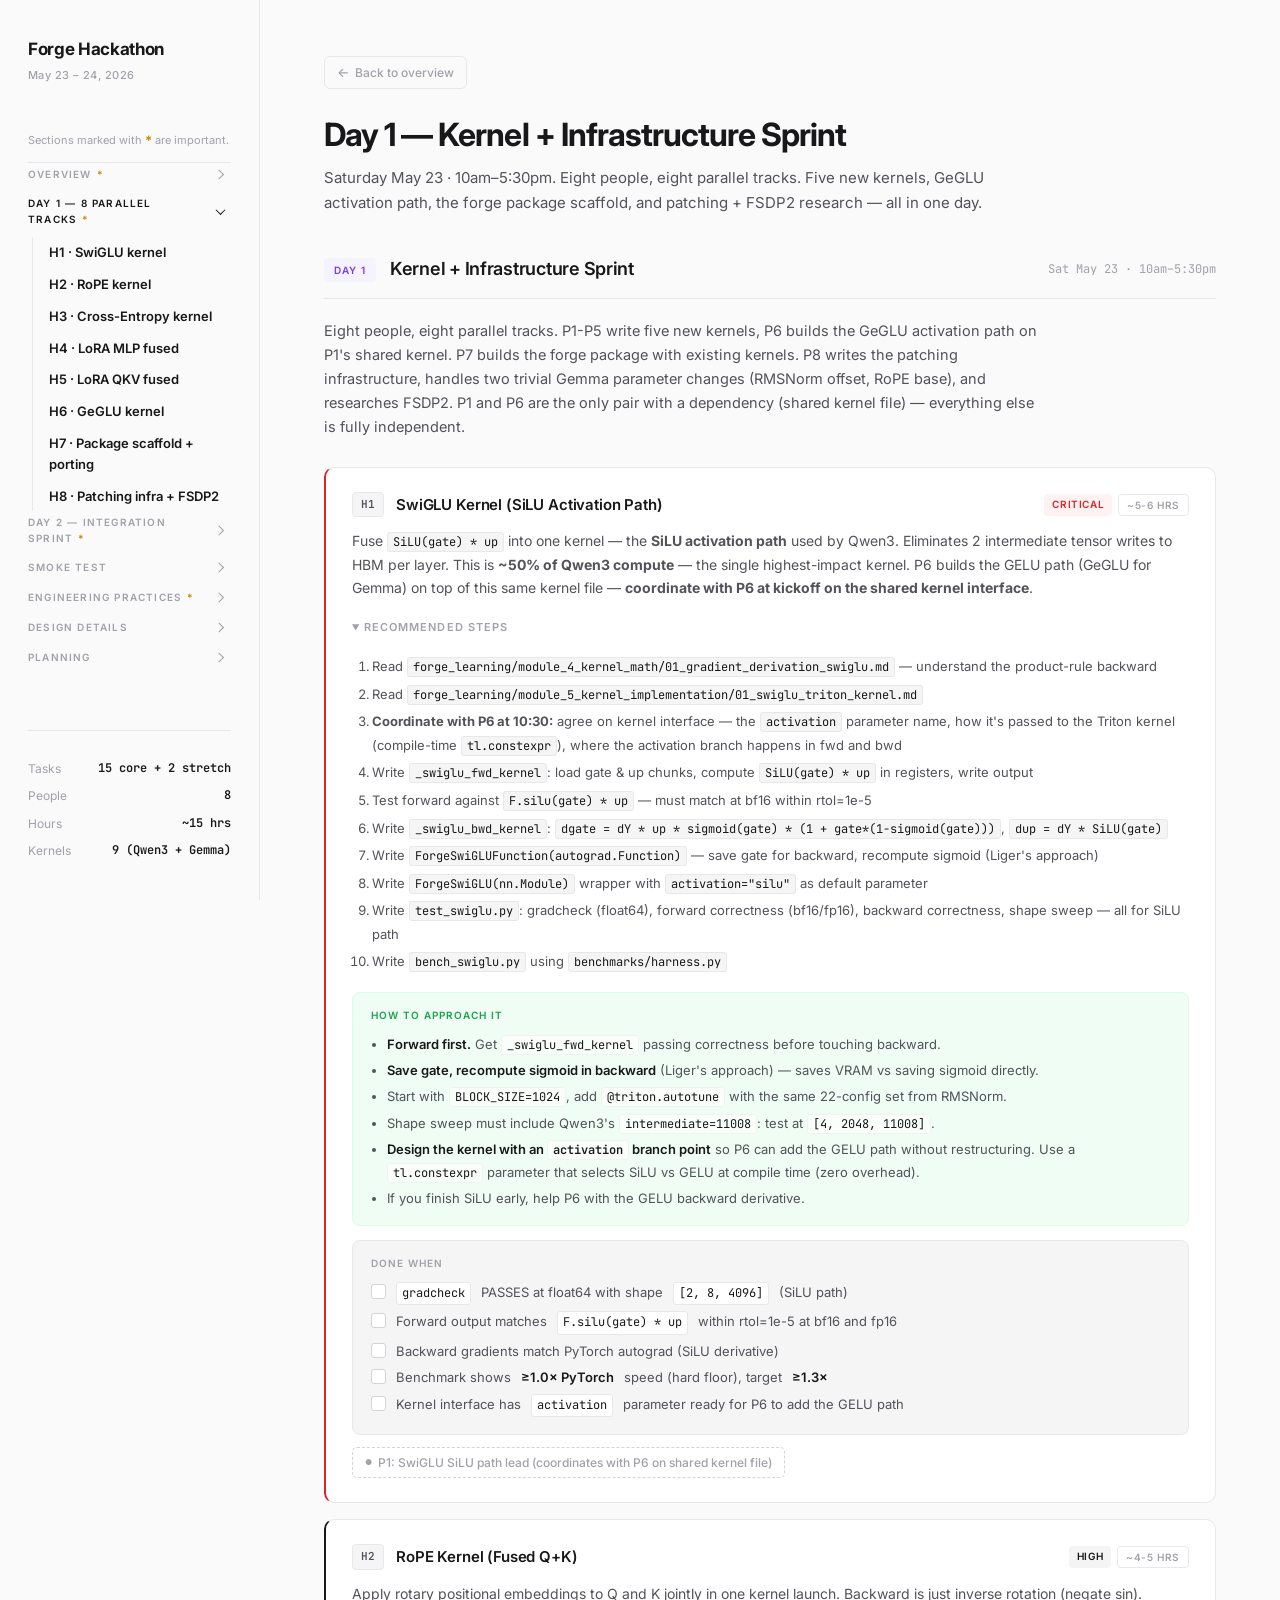
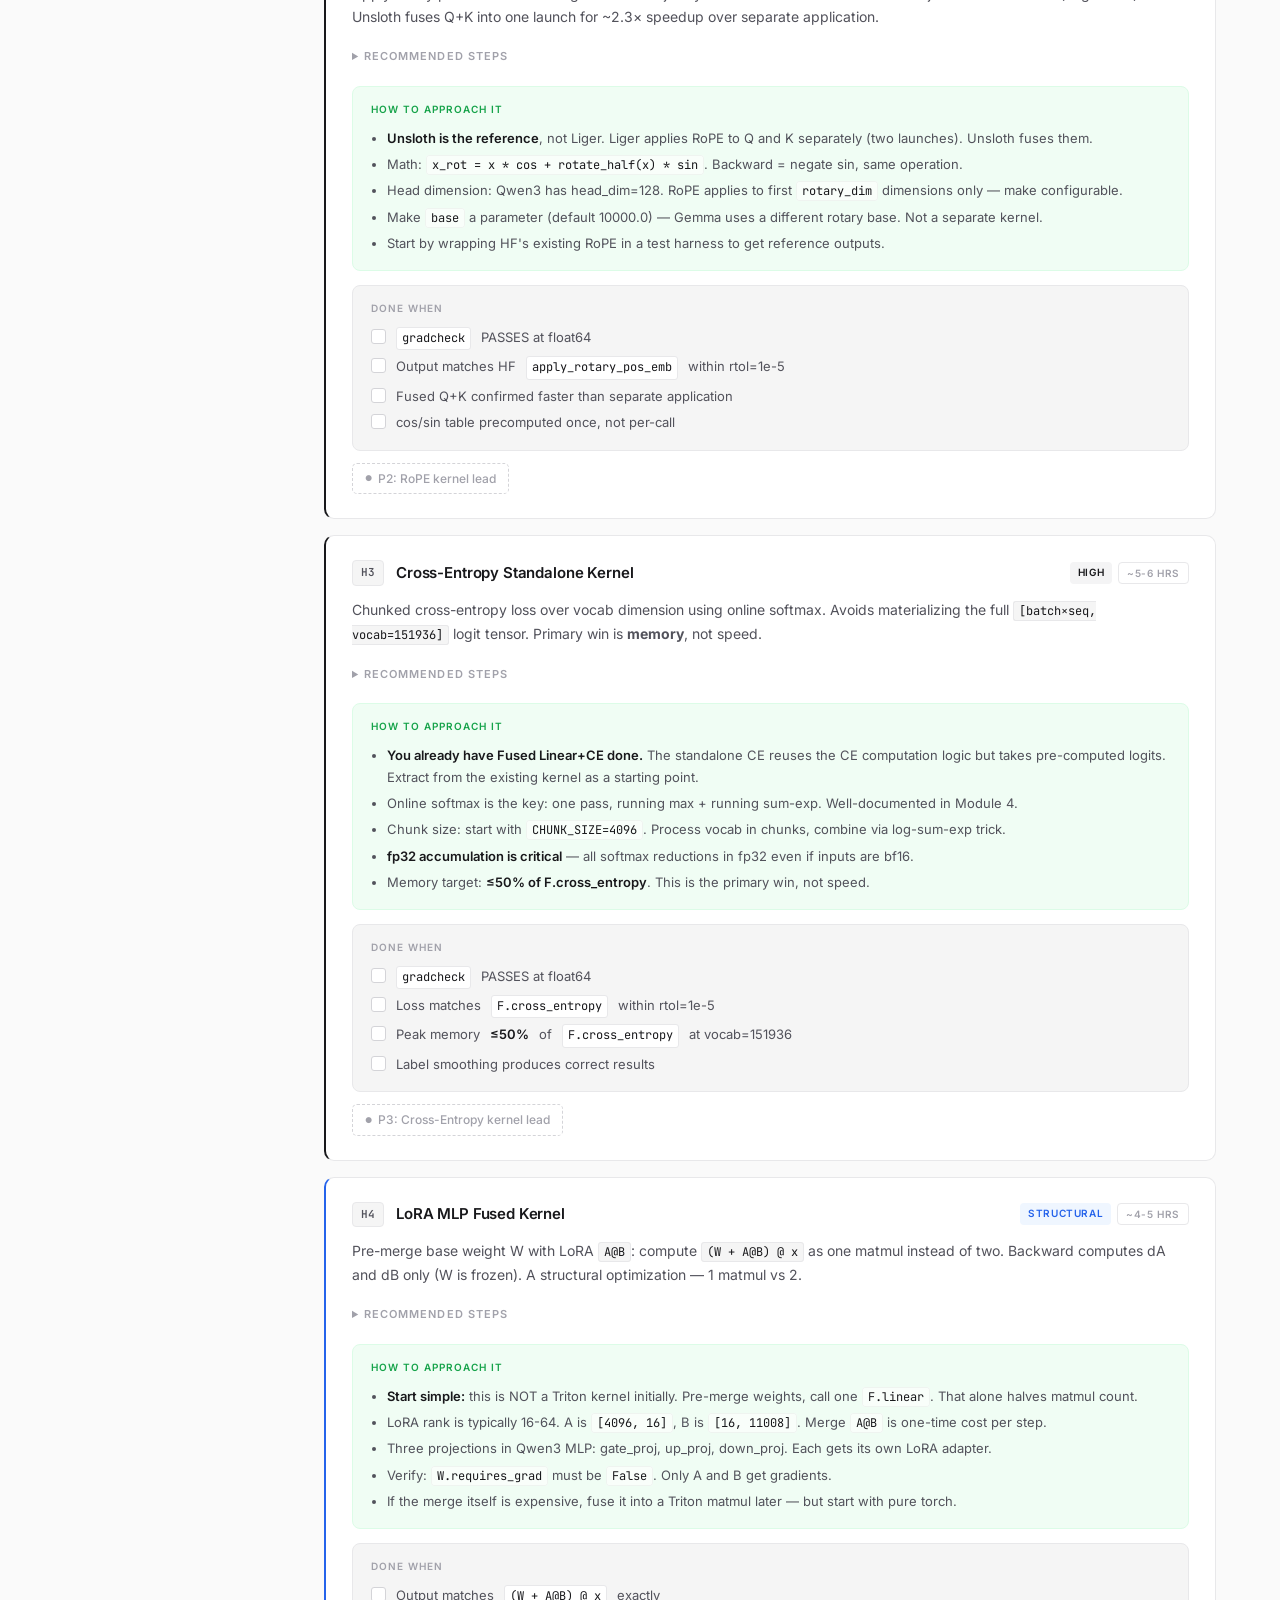
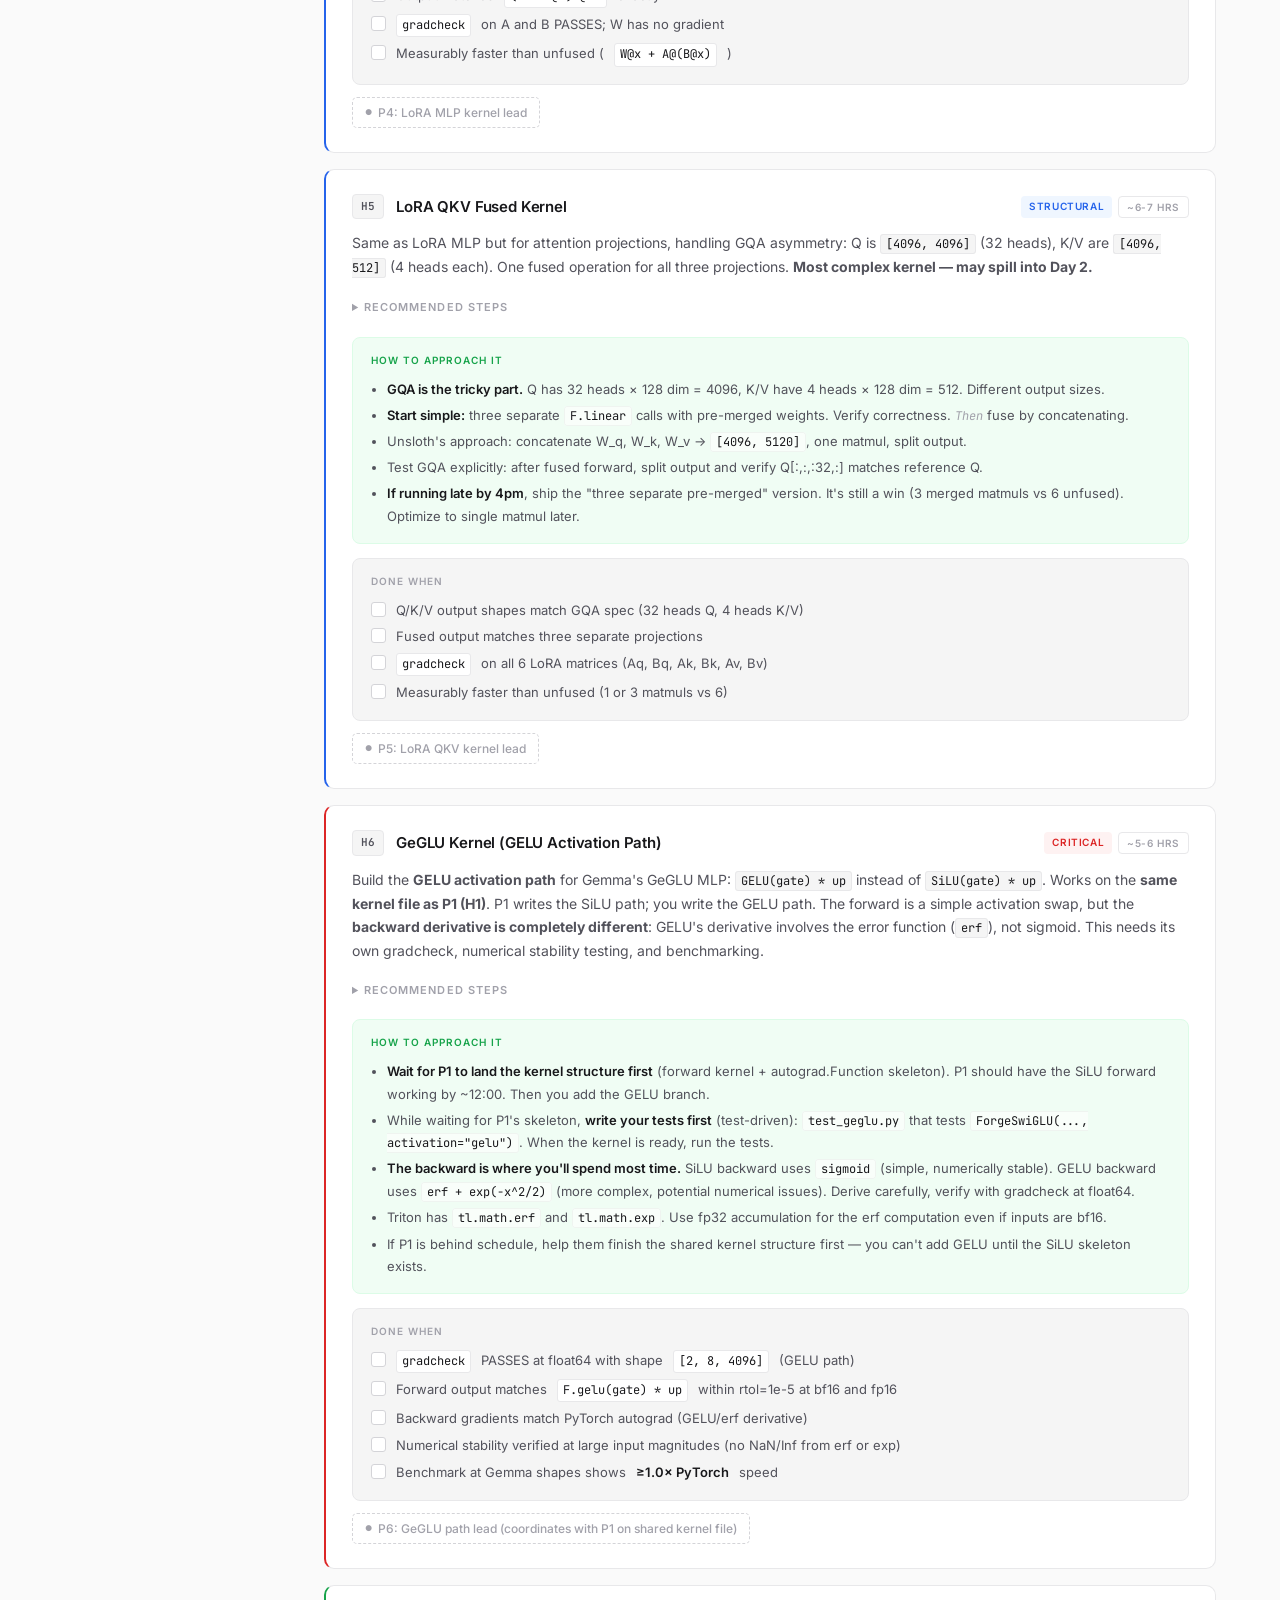
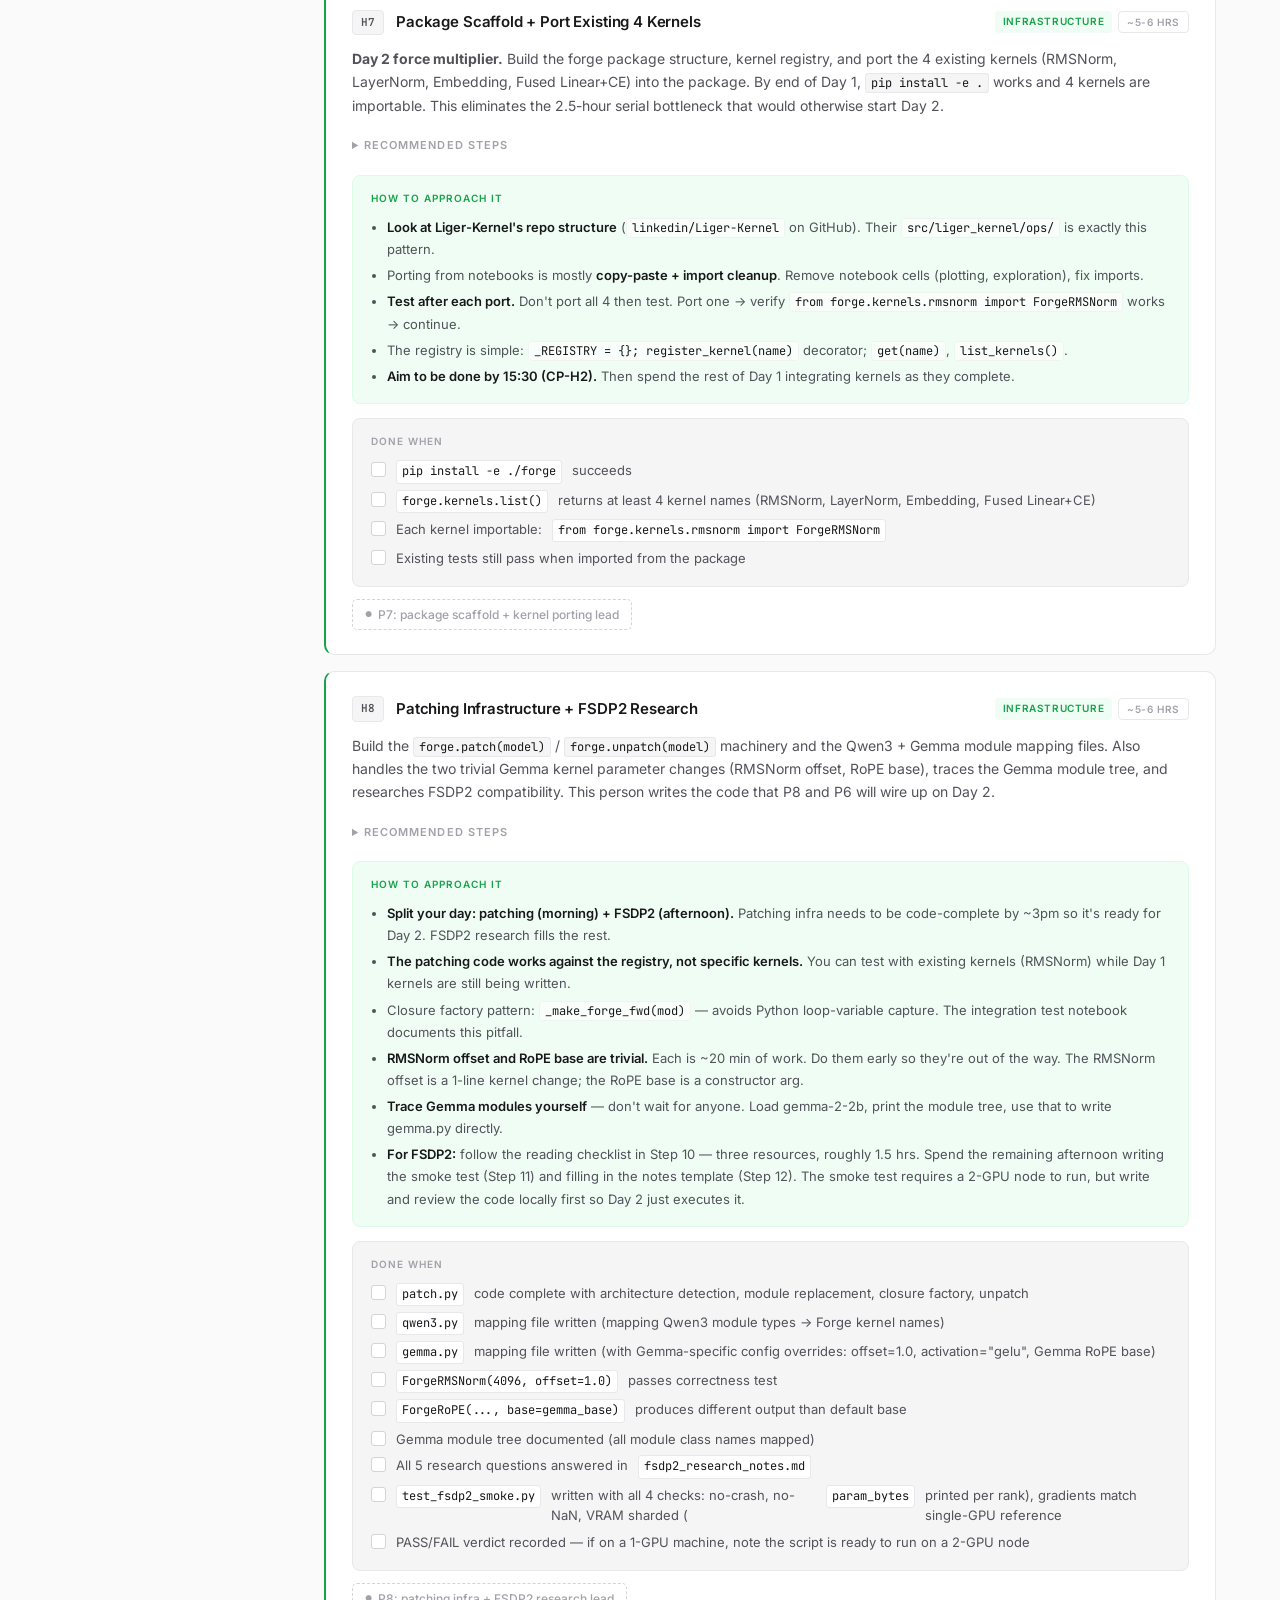
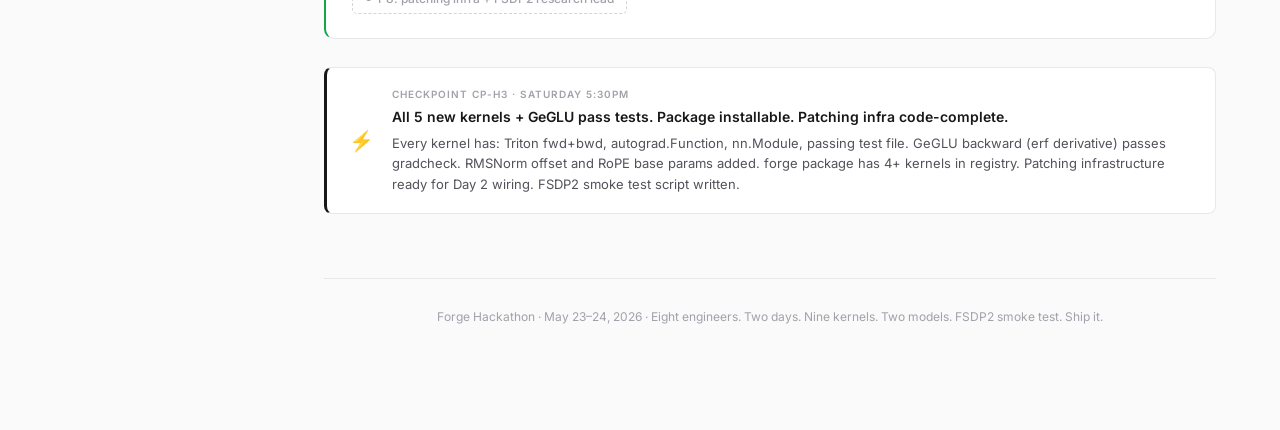
==== commit 8cf120e3: "Rename 'Steps' to 'Recommended Steps' across all task cards Co-Authored-By: Claude Sonnet 4.6 <norep" ====
--- a/day1.html
+++ b/day1.html
@@ -163,7 +163,7 @@
       </p>
 
       <details class="task-steps" open>
-        <summary>Steps</summary>
+        <summary>Recommended Steps</summary>
         <ol>
           <li>Read <code>forge_learning/module_4_kernel_math/01_gradient_derivation_swiglu.md</code> &mdash; understand the product-rule backward</li>
           <li>Read <code>forge_learning/module_5_kernel_implementation/01_swiglu_triton_kernel.md</code></li>
@@ -220,7 +220,7 @@
       </p>
 
       <details class="task-steps">
-        <summary>Steps</summary>
+        <summary>Recommended Steps</summary>
         <ol>
           <li>Read <code>forge_learning/module_4_kernel_math/02_gradient_derivation_rope.md</code></li>
           <li>Read <code>forge_learning/module_5_kernel_implementation/02_rope_triton_kernel.md</code></li>
@@ -273,7 +273,7 @@
       </p>
 
       <details class="task-steps">
-        <summary>Steps</summary>
+        <summary>Recommended Steps</summary>
         <ol>
           <li>Read <code>forge_learning/module_4_kernel_math/03_online_softmax_algorithm.md</code></li>
           <li>Read <code>forge_learning/module_4_kernel_math/04_fused_cross_entropy_math.md</code></li>
@@ -327,7 +327,7 @@
       </p>
 
       <details class="task-steps">
-        <summary>Steps</summary>
+        <summary>Recommended Steps</summary>
         <ol>
           <li>Read <code>forge_learning/module_4_kernel_math/05_lora_matmul_optimization.md</code></li>
           <li>Read <code>forge_learning/module_5_kernel_implementation/04_lora_fused_kernels.md</code></li>
@@ -379,7 +379,7 @@
       </p>
 
       <details class="task-steps">
-        <summary>Steps</summary>
+        <summary>Recommended Steps</summary>
         <ol>
           <li>Read <code>forge_learning/module_5_kernel_implementation/04_lora_fused_kernels.md</code> &mdash; QKV section</li>
           <li>Concatenate W_q, W_k, W_v &rarr; one matrix <code>[4096, 5120]</code> (4096+512+512)</li>
@@ -434,7 +434,7 @@
       </p>
 
       <details class="task-steps">
-        <summary>Steps</summary>
+        <summary>Recommended Steps</summary>
         <ol>
           <li>Read <code>forge_learning/module_4_kernel_math/01_gradient_derivation_swiglu.md</code> &mdash; understand the product-rule backward structure (same for both activations)</li>
           <li><strong>Coordinate with P1 at 10:30:</strong> agree on kernel interface &mdash; the <code>activation</code> parameter, how it branches in the Triton kernel (<code>tl.constexpr</code>), shared <code>autograd.Function</code> structure</li>
@@ -489,7 +489,7 @@
       </p>
 
       <details class="task-steps">
-        <summary>Steps</summary>
+        <summary>Recommended Steps</summary>
         <ol>
           <li>Create <code>forge/</code> directory with <code>pyproject.toml</code> (setuptools, Python &ge;3.9, depends on torch, triton, transformers)</li>
           <li>Create <code>forge/forge/__init__.py</code>, <code>forge/forge/kernels/__init__.py</code></li>
@@ -546,7 +546,7 @@
       </p>
 
       <details class="task-steps">
-        <summary>Steps</summary>
+        <summary>Recommended Steps</summary>
         <ol>
           <li><strong>Study <code>integration_gpt2large/integration_test.ipynb</code></strong> &mdash; understand the monkey-patching pattern and closure factory. Then read <strong><a href="details.html#wiring">Design Details &rarr; Wiring Guide</a></strong> before writing any code. The Wiring Guide shows the exact closure factory pattern, the <code>_FORWARD_MAKERS</code> dispatch table, and <code>_replace_forward</code>. H8&rsquo;s job is to build the outer shell (<code>patch.py</code>, <code>qwen3.py</code>, <code>gemma.py</code>); the Wiring Guide shows how the inner dispatch works.</li>
           <li>Create <code>forge/forge/patching/patch.py</code> &mdash; use this skeleton:
